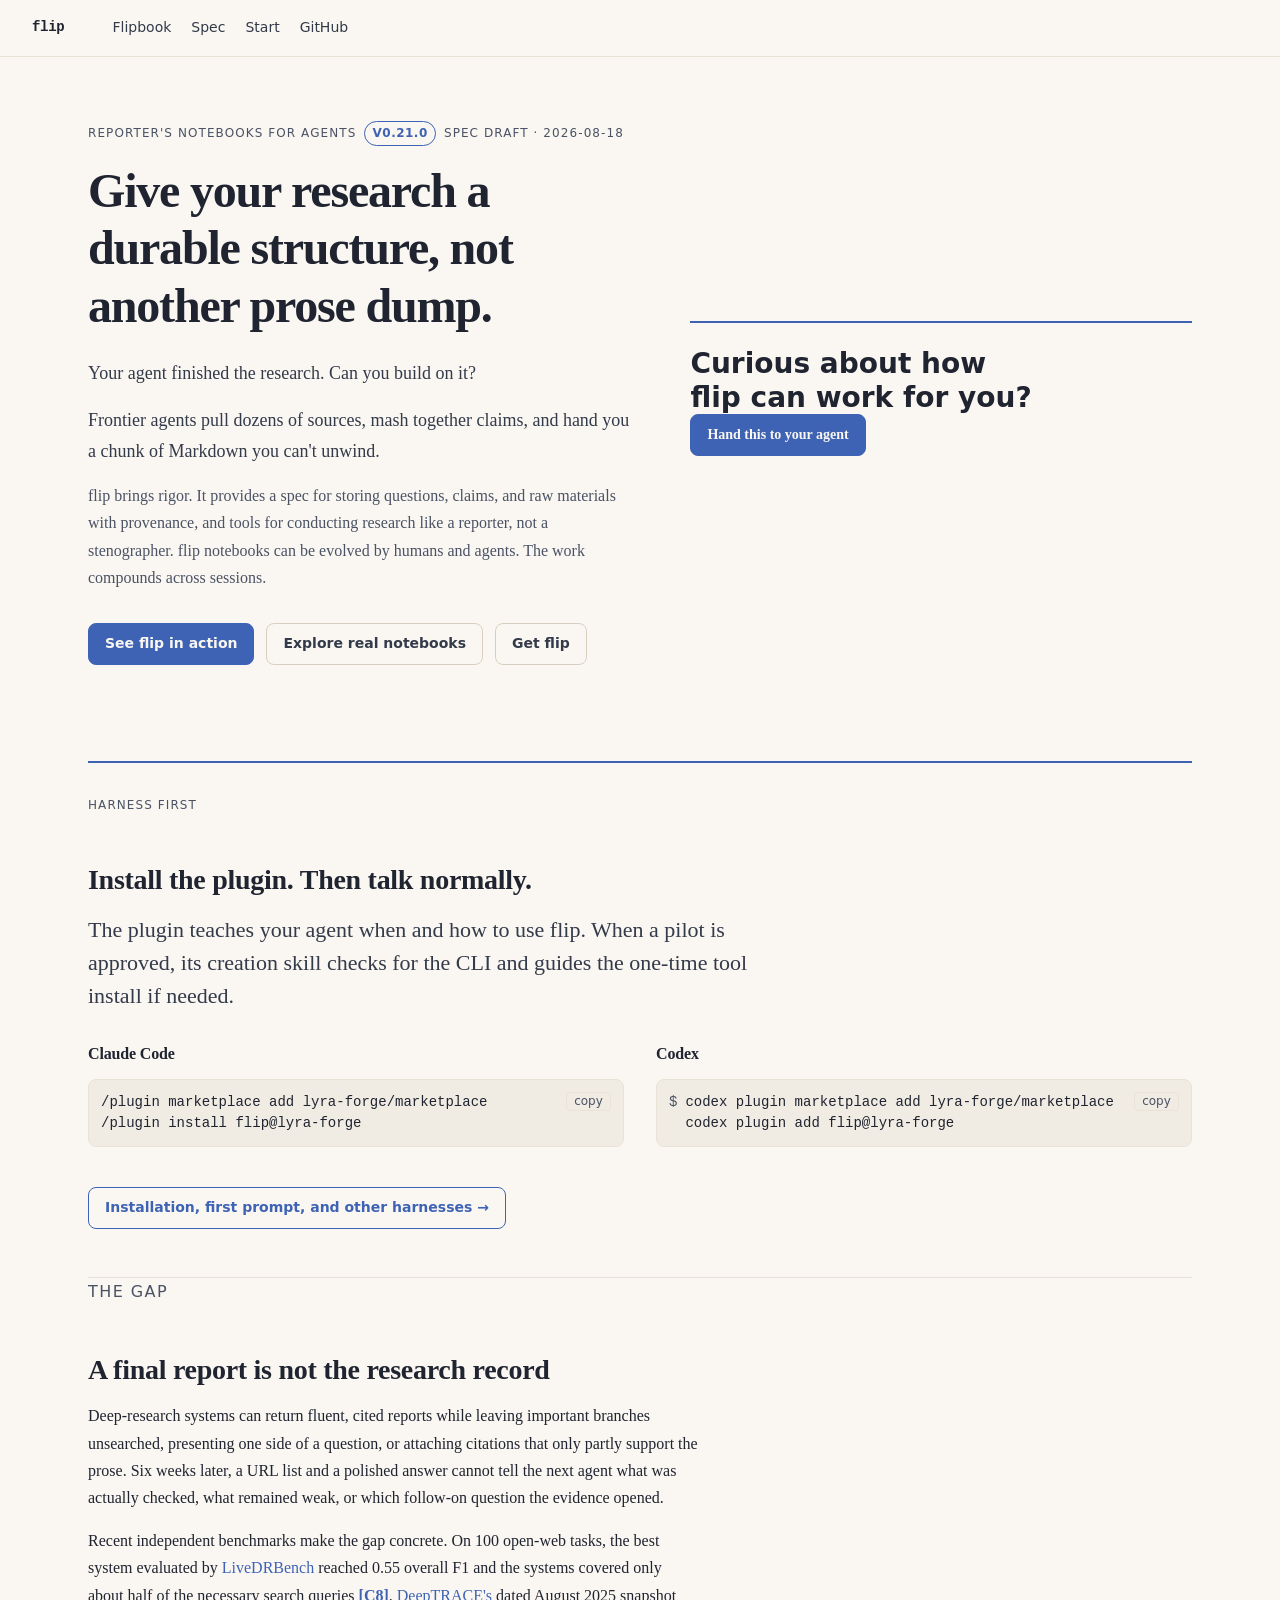
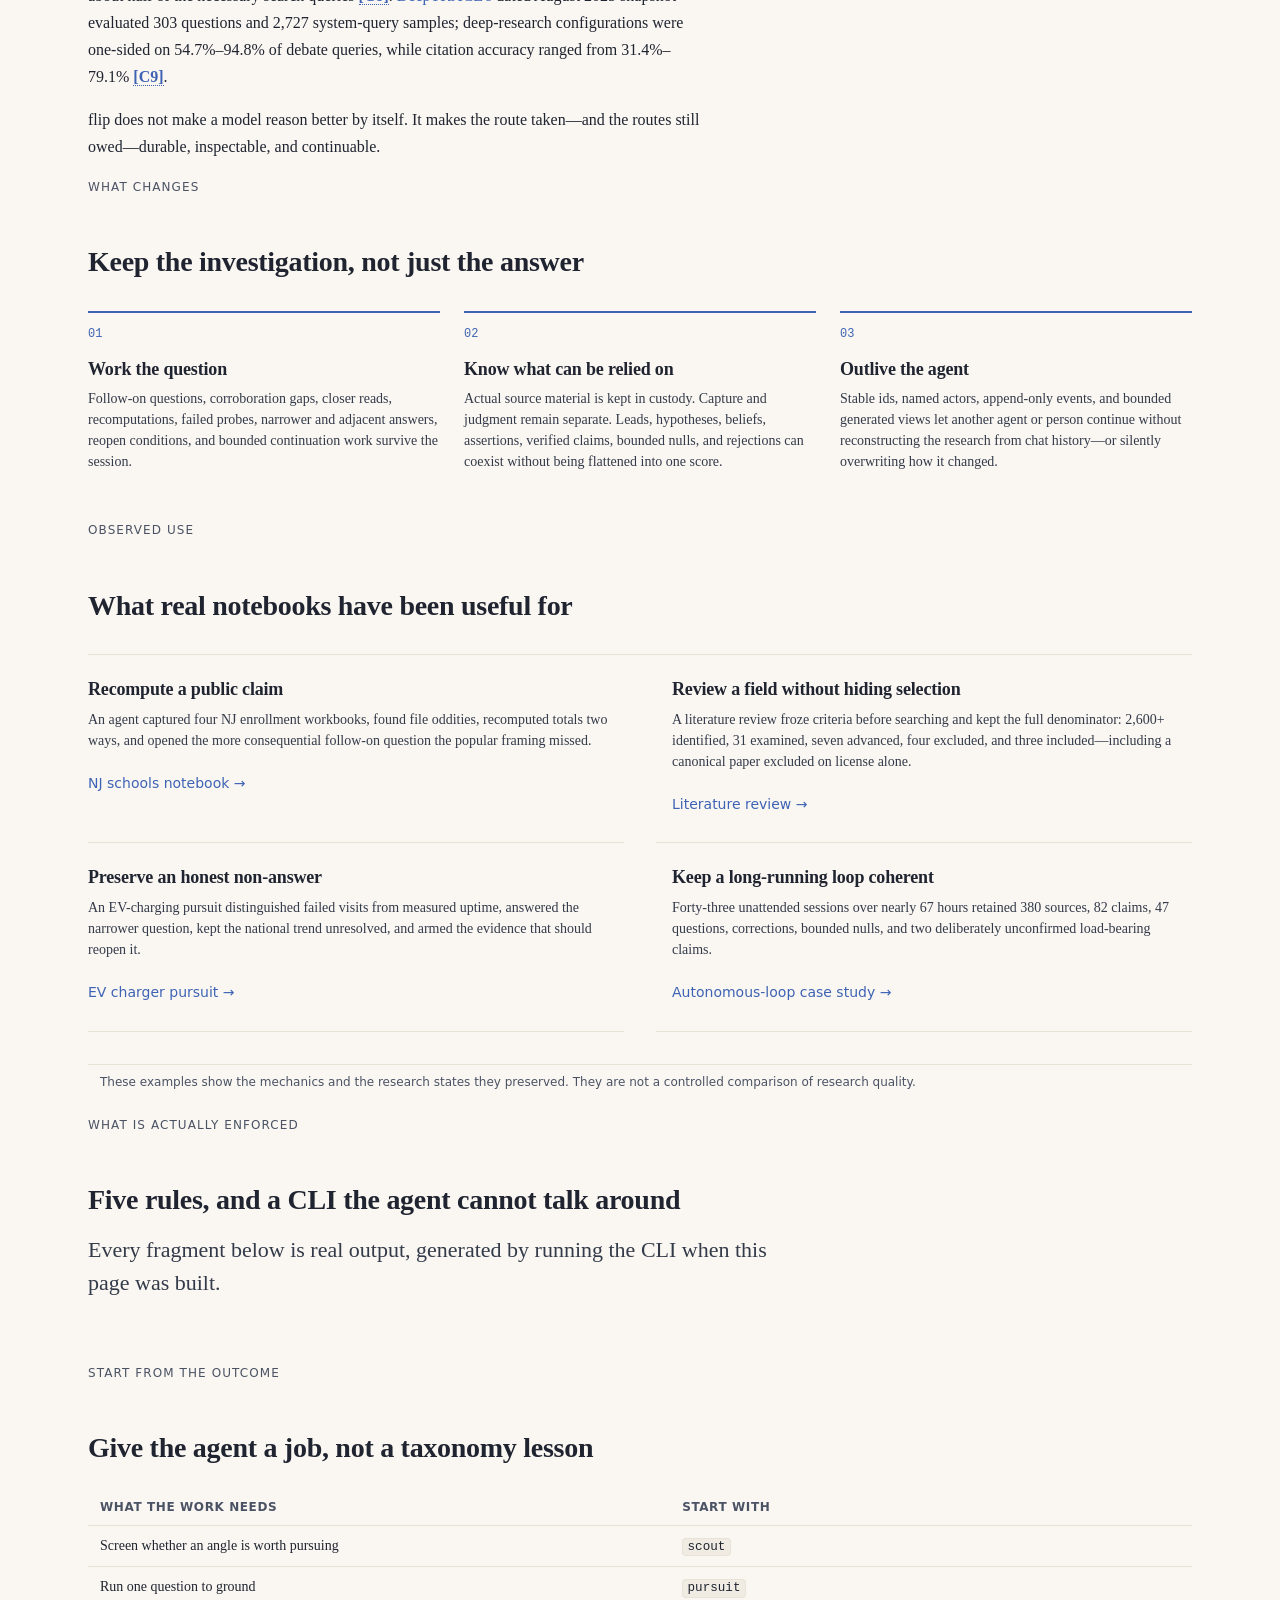
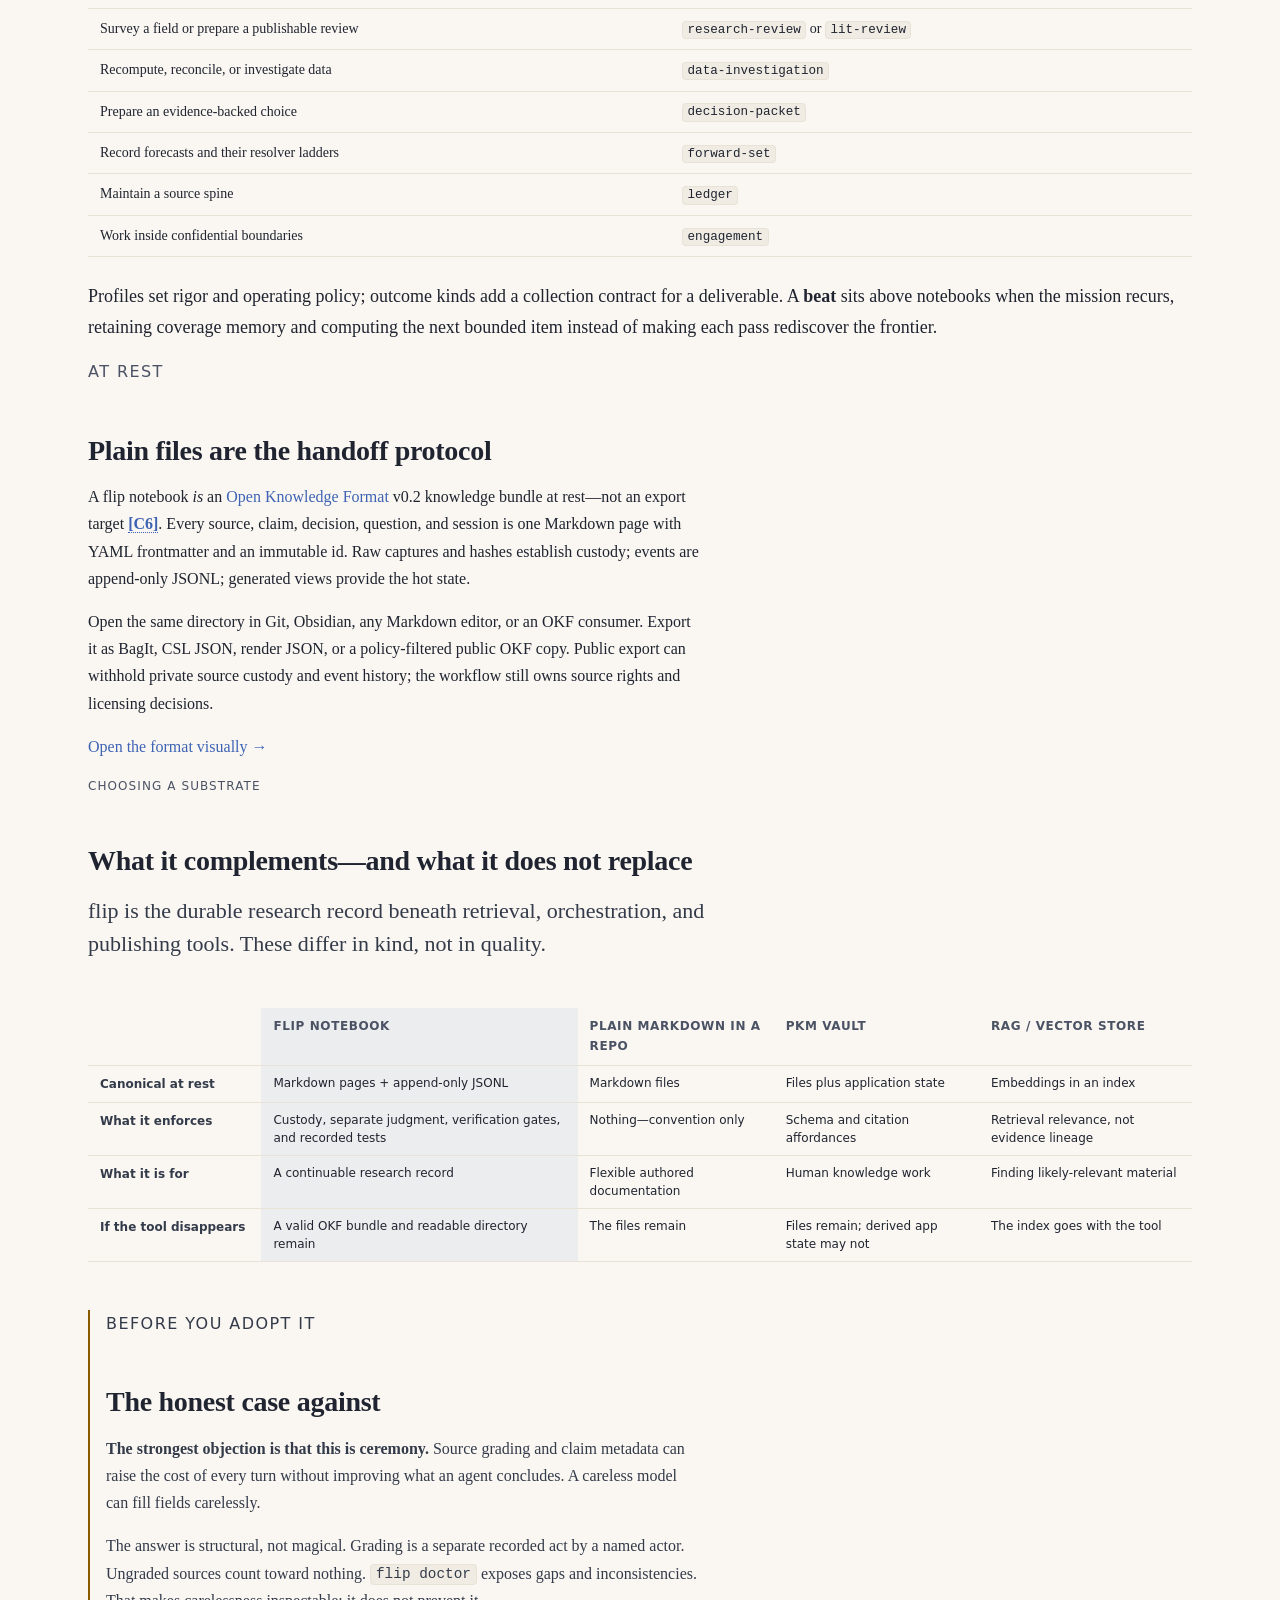
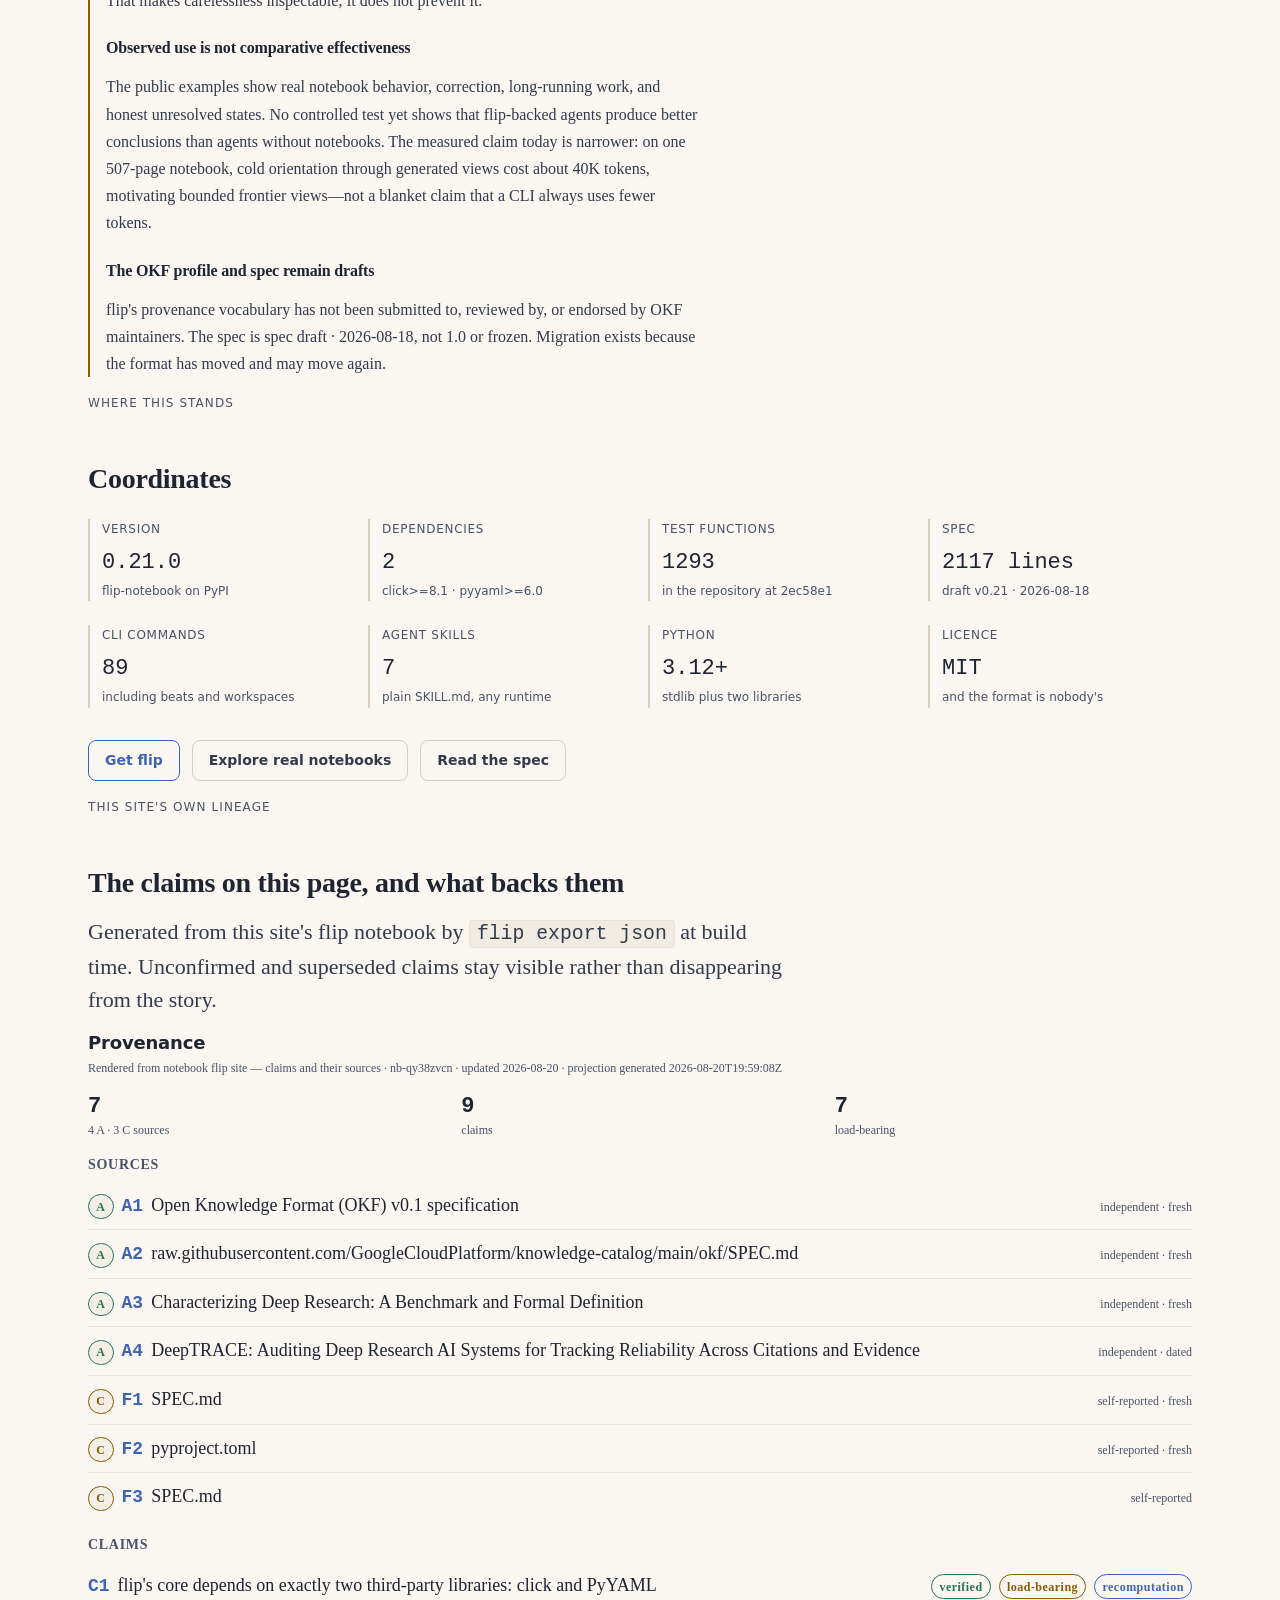
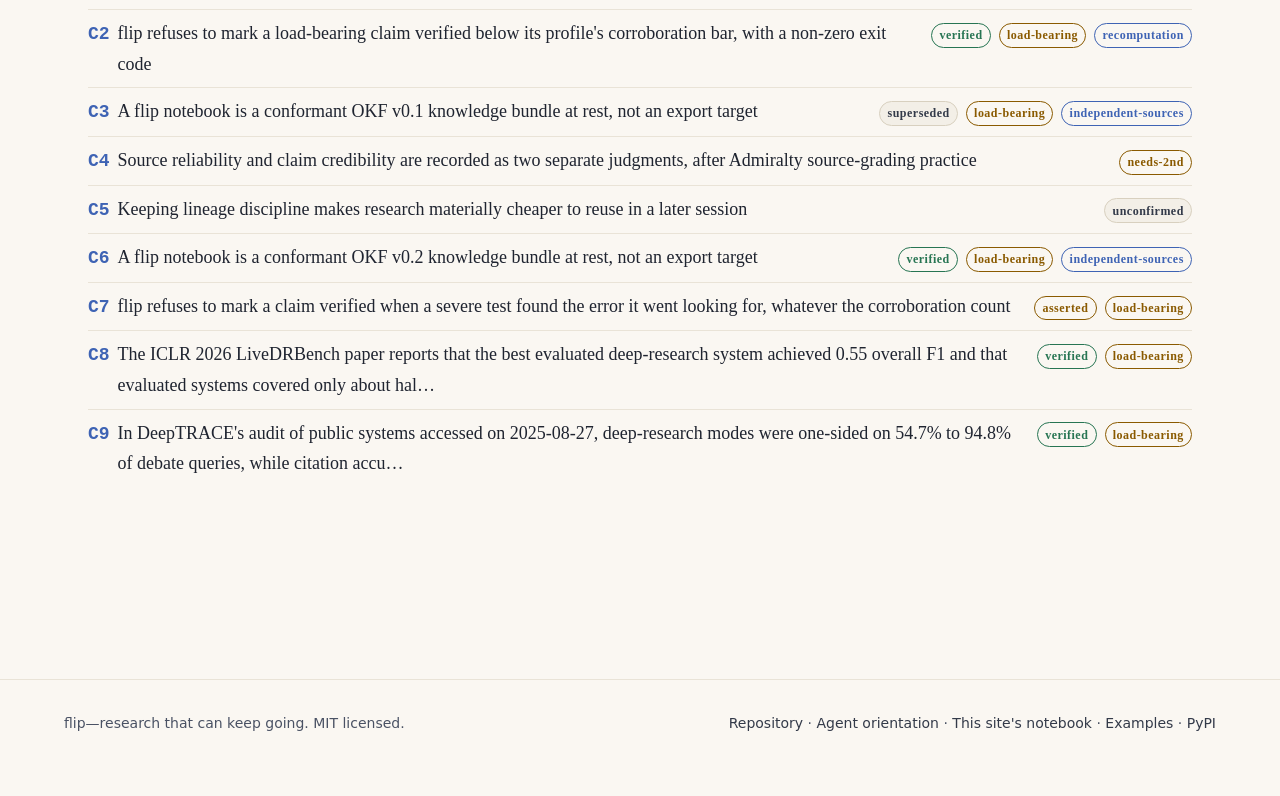
==== website/site/index.html @ 5c76e54f "marketing: tighten homepage and README top section - New headline: 'Give your research a durable str" ====
<!doctype html>
<html lang="en">
<head>
<meta charset="utf-8">
<meta name="viewport" content="width=device-width, initial-scale=1">
<title>flip — reporter's notebooks for agents</title>
<meta name="description" content="flip gives agents a spec and tools to judge sources, trace claims to evidence, refine research questions, and pursue them beyond the first plausible answer.">
<link rel="icon" href="lib/artoo-kit/favicon.svg">
<link rel="stylesheet" href="lib/artoo-kit/tokens.css">
<link rel="stylesheet" href="lib/artoo-kit/base.css">
<link rel="stylesheet" href="lib/artoo-kit/article.css">
<link rel="stylesheet" href="lib/artoo-kit/components.css">
<link rel="stylesheet" href="site.css">
</head>
<body>

<nav class="site-nav">
  <a class="brand" href="index.html">flip</a>
  <button class="nav-toggle" type="button" aria-label="Menu">menu</button>
  <div class="nav-links">
    <a href="flipbook.html">Flipbook</a>
    <a href="spec.html">Spec</a>
    <a href="start.html">Start</a>
    <a href="https://github.com/lavallee/flip">GitHub</a>
  </div>
  <button data-theme-toggle class="nav-toggle spacer" type="button" aria-label="Toggle light or dark theme">theme</button>
</nav>

<header class="hero">
  <div>
    <p class="hero__kicker">
      <span>Reporter's notebooks for agents</span>
      <span class="badge badge--accent" data-fact="version">v0.21</span>
      <span data-fact="spec-status">draft spec</span>
    </p>
    <h1>Give your research a durable structure, not another prose dump.</h1>
    <p class="hero__dek">Your agent finished the research. Can you build on it?</p>
    <p class="hero__dek">Frontier agents pull dozens of sources, mash together claims,
      and hand you a chunk of Markdown you can't unwind.</p>
    <p class="hero__dek hero__dek--format">flip brings rigor. It provides a spec for
      storing questions, claims, and raw materials with provenance, and tools for
      conducting research like a reporter, not a stenographer. flip notebooks can be
      evolved by humans and agents. The work compounds across sessions.</p>
    <p class="hero__actions">
      <a class="btn btn--solid" href="flipbook.html">See flip in action</a>
      <a class="btn btn--quiet" href="https://lavallee.github.io/flip-examples/">Explore real notebooks</a>
      <a class="btn btn--quiet" href="start.html#install">Get flip</a>
    </p>
  </div>
  <div class="orientation-card">
    <p>Curious about how flip can work for you?</p>
    <a class="btn btn--solid handoff-cta"
      href="https://raw.githubusercontent.com/lavallee/flip/main/docs/agent-orientation.md"
      data-copy-text="Read https://raw.githubusercontent.com/lavallee/flip/main/docs/agent-orientation.md. Inspect this repository and its research workflow read-only. Do not install or change files yet. Tell me whether flip is a fit, the smallest useful pilot, where it should live, what it would coexist with, and what it would cost."
      data-copied-label="Copied — paste it into your agent">Hand this to your agent</a>
  </div>
</header>

<main class="page" data-claim-anchors>

  <section id="harness" class="harness-band">
    <div>
      <p class="section-kicker">Harness first</p>
      <h2>Install the plugin. Then talk normally.</h2>
      <p class="lede">The plugin teaches your agent when and how to use flip. When a
        pilot is approved, its creation skill checks for the CLI and guides the
        one-time tool install if needed.</p>
    </div>
    <div class="install-grid">
      <div>
        <h3>Claude Code</h3>
        <div class="cmd cmd--bare"><code>/plugin marketplace add lyra-forge/marketplace
/plugin install flip@lyra-forge</code></div>
      </div>
      <div>
        <h3>Codex</h3>
        <div class="cmd"><code>codex plugin marketplace add lyra-forge/marketplace
codex plugin add flip@lyra-forge</code></div>
      </div>
    </div>
    <p class="hero__actions">
      <a class="btn" href="start.html">Installation, first prompt, and other harnesses →</a>
    </p>
  </section>

  <section class="prose">
    <p class="section-kicker">The gap</p>
    <h2>A final report is not the research record</h2>
    <p>Deep-research systems can return fluent, cited reports while leaving important
      branches unsearched, presenting one side of a question, or attaching citations
      that only partly support the prose. Six weeks later, a URL list and a polished
      answer cannot tell the next agent what was actually checked, what remained weak,
      or which follow-on question the evidence opened.</p>
    <p>Recent independent benchmarks make the gap concrete. On 100 open-web tasks,
      the best system evaluated by
      <a href="https://proceedings.iclr.cc/paper_files/paper/2026/file/114e1dc345fe31b8b9b0c6f7b55a0644-Paper-Conference.pdf">LiveDRBench</a>
      reached 0.55 overall F1 and the systems covered only about half of the necessary
      search queries [C8].
      <a href="https://proceedings.iclr.cc/paper_files/paper/2026/file/ad08767706825033b99122332293033d-Paper-Conference.pdf">DeepTRACE's</a>
      dated
      August 2025 snapshot evaluated 303 questions and 2,727 system-query samples;
      deep-research configurations were one-sided on 54.7%–94.8% of debate queries,
      while citation accuracy ranged from 31.4%–79.1% [C9].</p>
    <p>flip does not make a model reason better by itself. It makes the route taken—and
      the routes still owed—durable, inspectable, and continuable.</p>
  </section>

  <section>
    <p class="section-kicker">What changes</p>
    <h2>Keep the investigation, not just the answer</h2>
    <div class="pillars">
      <article>
        <p class="pillar__number">01</p>
        <h3>Work the question</h3>
        <p>Follow-on questions, corroboration gaps, closer reads, recomputations,
          failed probes, narrower and adjacent answers, reopen conditions, and
          bounded continuation work survive the session.</p>
      </article>
      <article>
        <p class="pillar__number">02</p>
        <h3>Know what can be relied on</h3>
        <p>Actual source material is kept in custody. Capture and judgment remain
          separate. Leads, hypotheses, beliefs, assertions, verified claims, bounded
          nulls, and rejections can coexist without being flattened into one score.</p>
      </article>
      <article>
        <p class="pillar__number">03</p>
        <h3>Outlive the agent</h3>
        <p>Stable ids, named actors, append-only events, and bounded generated views
          let another agent or person continue without reconstructing the research
          from chat history—or silently overwriting how it changed.</p>
      </article>
    </div>
  </section>

  <section>
    <p class="section-kicker">Observed use</p>
    <h2>What real notebooks have been useful for</h2>
    <div class="use-cases">
      <article>
        <h3>Recompute a public claim</h3>
        <p>An agent captured four NJ enrollment workbooks, found file oddities,
          recomputed totals two ways, and opened the more consequential follow-on
          question the popular framing missed.</p>
        <a href="https://github.com/lavallee/flip-examples/tree/main/nj-schools">NJ schools notebook →</a>
      </article>
      <article>
        <h3>Review a field without hiding selection</h3>
        <p>A literature review froze criteria before searching and kept the full
          denominator: 2,600+ identified, 31 examined, seven advanced, four excluded,
          and three included—including a canonical paper excluded on license alone.</p>
        <a href="https://github.com/lavallee/flip-examples/tree/main/rag-hallucination-lit">Literature review →</a>
      </article>
      <article>
        <h3>Preserve an honest non-answer</h3>
        <p>An EV-charging pursuit distinguished failed visits from measured uptime,
          answered the narrower question, kept the national trend unresolved, and
          armed the evidence that should reopen it.</p>
        <a href="https://github.com/lavallee/flip-examples/tree/main/ev-charger-watch">EV charger pursuit →</a>
      </article>
      <article>
        <h3>Keep a long-running loop coherent</h3>
        <p>Forty-three unattended sessions over nearly 67 hours retained 380 sources,
          82 claims, 47 questions, corrections, bounded nulls, and two deliberately
          unconfirmed load-bearing claims.</p>
        <a href="https://github.com/lavallee/flip-examples/tree/main/autonomous-research-loop">Autonomous-loop case study →</a>
      </article>
    </div>
    <p class="record__caption">These examples show the mechanics and the research
      states they preserved. They are not a controlled comparison of research quality.</p>
  </section>

  <section>
    <p class="section-kicker">What is actually enforced</p>
    <h2>Five rules, and a CLI the agent cannot talk around</h2>
    <p class="lede">Every fragment below is real output, generated by running the CLI
      when this page was built.</p>
    <div class="rules" id="rules"></div>
  </section>

  <section>
    <p class="section-kicker">Start from the outcome</p>
    <h2>Give the agent a job, not a taxonomy lesson</h2>
    <div class="table-wrap">
      <table class="job-table">
        <thead><tr><th>What the work needs</th><th>Start with</th></tr></thead>
        <tbody>
          <tr><td>Screen whether an angle is worth pursuing</td><td><code>scout</code></td></tr>
          <tr><td>Run one question to ground</td><td><code>pursuit</code></td></tr>
          <tr><td>Survey a field or prepare a publishable review</td><td><code>research-review</code> or <code>lit-review</code></td></tr>
          <tr><td>Recompute, reconcile, or investigate data</td><td><code>data-investigation</code></td></tr>
          <tr><td>Prepare an evidence-backed choice</td><td><code>decision-packet</code></td></tr>
          <tr><td>Record forecasts and their resolver ladders</td><td><code>forward-set</code></td></tr>
          <tr><td>Maintain a source spine</td><td><code>ledger</code></td></tr>
          <tr><td>Work inside confidential boundaries</td><td><code>engagement</code></td></tr>
        </tbody>
      </table>
    </div>
    <p>Profiles set rigor and operating policy; outcome kinds add a collection
      contract for a deliverable. A <strong>beat</strong> sits above notebooks when
      the mission recurs, retaining coverage memory and computing the next bounded
      item instead of making each pass rediscover the frontier.</p>
  </section>

  <section class="prose">
    <p class="section-kicker">At rest</p>
    <h2>Plain files are the handoff protocol</h2>
    <p>A flip notebook <em>is</em> an
      <a href="https://github.com/GoogleCloudPlatform/knowledge-catalog/blob/main/okf/SPEC.md">Open
      Knowledge Format</a> v0.2 knowledge bundle at rest—not an export target [C6].
      Every source, claim, decision, question, and session is one Markdown page with
      YAML frontmatter and an immutable id. Raw captures and hashes establish custody;
      events are append-only JSONL; generated views provide the hot state.</p>
    <p>Open the same directory in Git, Obsidian, any Markdown editor, or an OKF
      consumer. Export it as BagIt, CSL JSON, render JSON, or a policy-filtered public
      OKF copy. Public export can withhold private source custody and event history;
      the workflow still owns source rights and licensing decisions.</p>
    <p><a href="spec.html">Open the format visually →</a></p>
  </section>

  <section>
    <p class="section-kicker">Choosing a substrate</p>
    <h2>What it complements—and what it does not replace</h2>
    <p class="lede">flip is the durable research record beneath retrieval, orchestration,
      and publishing tools. These differ in kind, not in quality.</p>
    <div class="compare-wrap">
      <table class="compare">
        <colgroup><col><col class="is-flip"><col><col><col></colgroup>
        <thead>
          <tr>
            <th scope="col"><span class="visually-hidden">Dimension</span></th>
            <th scope="col">flip notebook</th>
            <th scope="col">Plain markdown in a repo</th>
            <th scope="col">PKM vault</th>
            <th scope="col">RAG / vector store</th>
          </tr>
        </thead>
        <tbody>
          <tr>
            <th scope="row">Canonical at rest</th>
            <td>Markdown pages + append-only JSONL</td>
            <td>Markdown files</td>
            <td>Files plus application state</td>
            <td>Embeddings in an index</td>
          </tr>
          <tr>
            <th scope="row">What it enforces</th>
            <td>Custody, separate judgment, verification gates, and recorded tests</td>
            <td>Nothing—convention only</td>
            <td>Schema and citation affordances</td>
            <td>Retrieval relevance, not evidence lineage</td>
          </tr>
          <tr>
            <th scope="row">What it is for</th>
            <td>A continuable research record</td>
            <td>Flexible authored documentation</td>
            <td>Human knowledge work</td>
            <td>Finding likely-relevant material</td>
          </tr>
          <tr>
            <th scope="row">If the tool disappears</th>
            <td>A valid OKF bundle and readable directory remain</td>
            <td>The files remain</td>
            <td>Files remain; derived app state may not</td>
            <td>The index goes with the tool</td>
          </tr>
        </tbody>
      </table>
    </div>
  </section>

  <section class="prose limits">
    <p class="section-kicker">Before you adopt it</p>
    <h2>The honest case against</h2>
    <p><strong>The strongest objection is that this is ceremony.</strong> Source
      grading and claim metadata can raise the cost of every turn without improving
      what an agent concludes. A careless model can fill fields carelessly.</p>
    <p>The answer is structural, not magical. Grading is a separate recorded act by a
      named actor. Ungraded sources count toward nothing. <code>flip doctor</code>
      exposes gaps and inconsistencies. That makes carelessness inspectable; it does
      not prevent it.</p>

    <h3>Observed use is not comparative effectiveness</h3>
    <p>The public examples show real notebook behavior, correction, long-running work,
      and honest unresolved states. No controlled test yet shows that flip-backed
      agents produce better conclusions than agents without notebooks. The measured
      claim today is narrower: on one 507-page notebook, cold orientation through
      generated views cost about 40K tokens, motivating bounded frontier views—not a
      blanket claim that a CLI always uses fewer tokens.</p>

    <h3>The OKF profile and spec remain drafts</h3>
    <p>flip's provenance vocabulary has not been submitted to, reviewed by, or endorsed
      by OKF maintainers. The spec is <span data-fact="spec-status">draft v0.21</span>,
      not 1.0 or frozen. Migration exists because the format has moved and may move
      again.</p>
  </section>

  <section>
    <p class="section-kicker">Where this stands</p>
    <h2>Coordinates</h2>
    <dl class="facts" id="facts"></dl>
    <p class="hero__actions">
      <a class="btn" href="start.html#install">Get flip</a>
      <a class="btn btn--quiet" href="https://lavallee.github.io/flip-examples/">Explore real notebooks</a>
      <a class="btn btn--quiet" href="https://github.com/lavallee/flip/blob/main/SPEC.md">Read the spec</a>
    </p>
  </section>

  <section>
    <p class="section-kicker">This site's own lineage</p>
    <h2>The claims on this page, and what backs them</h2>
    <p class="lede">Generated from this site's flip notebook by
      <code>flip export json</code> at build time. Unconfirmed and superseded claims
      stay visible rather than disappearing from the story.</p>
    <div data-artoo-provenance></div>
  </section>

</main>

<footer class="site-foot">
  <div class="site-foot__inner">
    <p>flip—research that can keep going. MIT licensed.</p>
    <p>
      <a href="https://github.com/lavallee/flip">Repository</a> ·
      <a href="https://github.com/lavallee/flip/blob/main/docs/agent-orientation.md">Agent orientation</a> ·
      <a href="https://github.com/lavallee/flip/tree/main/website/notebook">This site's notebook</a> ·
      <a href="https://github.com/lavallee/flip-examples">Examples</a> ·
      <a href="https://pypi.org/project/flip-notebook/">PyPI</a>
    </p>
  </div>
</footer>

<script src="data/flip.js"></script>
<script src="data/flipbook.js"></script>
<script src="data/provenance.js"></script>
<script src="site.js"></script>
<script src="home.js"></script>
<script src="lib/artoo-kit/kit.js"></script>
<script src="lib/artoo-kit/provenance.js"></script>
</body>
</html>
---- website/site/lib/artoo-kit/tokens.css ----
/* artoo-kit tokens — the DES-governed public-artifact spine. Light is the
   default; dark is available only through an explicit [data-theme="dark"]. */

:root {
  /* primitives */
  --p-zinc-950: #0c0d10;
  --p-zinc-900: #16181d;
  --p-zinc-850: #1c1f26;
  --p-zinc-800: #23262f;
  --p-zinc-700: #33374233;
  --p-zinc-400: #9aa1ad;
  --p-zinc-300: #b8bec9;
  --p-zinc-100: #e8eaee;
  --p-cream-50: #faf7f2;
  --p-cream-100: #f3efe7;
  --p-cream-200: #e9e3d7;
  --p-ink-900: #1f2430;
  --p-ink-600: #4a5264;
  --p-accent-400: #7aa2f7;
  --p-accent-500: #5b87e0;
  --p-accent-600: #3e63b4;
  --p-green-400: #4fbf8f;
  --p-amber-400: #d9a441;
  --p-red-400: #e06c60;

  /* chart palette — Okabe–Ito, colorblind-safe, order = draw order */
  --chart-1: #56b4e9;
  --chart-2: #e69f00;
  --chart-3: #009e73;
  --chart-4: #cc79a7;
  --chart-5: #0072b2;
  --chart-6: #d55e00;
  --chart-7: #f0e442;
  --chart-8: #999999;

  /* semantic — explicit light editorial default */
  --bg: var(--p-cream-50);
  --surface: #ffffff;
  --surface-2: var(--p-cream-100);
  --border: var(--p-cream-200);
  --border-strong: #d8d0bf;
  --text: var(--p-ink-900);
  --text-2: #333a49;
  --muted: var(--p-ink-600);
  --accent: var(--p-accent-600);
  --accent-strong: var(--p-accent-500);
  --success: #277553;
  --warn: #8a5a00;
  --danger: #a33b32;
  --code-bg: #f0ece3;
  --selection: #c7d7f5;

  /* editorial type roles — offline system stacks only */
  --font-prose: Charter, "Bitstream Charter", "Sitka Text", Cambria, Georgia, serif;
  --font-display: "Iowan Old Style", Palatino, "Palatino Linotype", Georgia, serif;
  --font-ui: ui-sans-serif, system-ui, "Segoe UI", Roboto, "Helvetica Neue", Arial, sans-serif;
  --font-numeric: ui-monospace, "SF Mono", "Cascadia Code", Menlo, Consolas, monospace;

  /* compatibility aliases for already-authored pages that opt into this kit */
  --font-sans: var(--font-ui);
  --font-serif: var(--font-prose);
  --font-mono: var(--font-numeric);

  --text-xs: 0.75rem;
  --text-sm: 0.875rem;
  --text-base: 1rem;
  --text-lg: 1.125rem;
  --text-xl: 1.375rem;
  --text-2xl: 1.75rem;
  --text-3xl: 2.25rem;
  --text-4xl: 3rem;

  --leading-tight: 1.2;
  --leading-normal: 1.5;
  --leading-relaxed: 1.7;

  /* 4px spacing grid */
  --sp-1: 0.25rem;
  --sp-2: 0.5rem;
  --sp-3: 0.75rem;
  --sp-4: 1rem;
  --sp-6: 1.5rem;
  --sp-8: 2rem;
  --sp-12: 3rem;
  --sp-16: 4rem;
  --sp-24: 6rem;

  /* shape and motion */
  --radius-sm: 4px;
  --radius: 8px;
  --radius-lg: 14px;
  --ease: cubic-bezier(0.2, 0, 0, 1);
  --dur-fast: 120ms;
  --dur: 200ms;

  --measure: 68ch;      /* prose line length */
  --margin-col: 200px;  /* article margin-note gutter */

  color-scheme: light;
}

[data-theme="dark"] {
  --bg: var(--p-zinc-950);
  --surface: var(--p-zinc-900);
  --surface-2: var(--p-zinc-850);
  --border: #2c3038;
  --border-strong: #3a3f4a;
  --text: var(--p-zinc-100);
  --text-2: var(--p-zinc-300);
  --muted: var(--p-zinc-400);
  --accent: var(--p-accent-400);
  --accent-strong: var(--p-accent-500);
  --success: var(--p-green-400);
  --warn: var(--p-amber-400);
  --danger: var(--p-red-400);
  --code-bg: #14161b;
  --selection: #2b4a86;
  color-scheme: dark;
}

@media (prefers-reduced-motion: reduce) {
  :root {
    --dur-fast: 0ms;
    --dur: 0ms;
  }
}
---- website/site/lib/artoo-kit/base.css ----
/* artoo-kit base — resets and page defaults. Import order:
   tokens.css, base.css, then article.css / components.css as needed. */

*,
*::before,
*::after {
  box-sizing: border-box;
}

html {
  -webkit-text-size-adjust: 100%;
}

body {
  margin: 0;
  background: var(--bg);
  color: var(--text);
  font-family: var(--font-prose);
  font-size: var(--text-lg);
  line-height: var(--leading-relaxed);
  -webkit-font-smoothing: antialiased;
}

::selection {
  background: var(--selection);
}

h1, h2, h3, h4 {
  color: var(--text);
  line-height: var(--leading-tight);
  margin: 0 0 var(--sp-4);
  font-weight: 650;
  letter-spacing: -0.01em;
  font-family: var(--font-display);
}

h1 { font-size: var(--text-3xl); }
h2 { font-size: var(--text-2xl); margin-top: var(--sp-12); }
h3 { font-size: var(--text-xl); margin-top: var(--sp-8); }
h4 { font-size: var(--text-lg); margin-top: var(--sp-6); }

p, ul, ol {
  margin: 0 0 var(--sp-4);
}

a {
  color: var(--accent);
  text-decoration: none;
  border-bottom: 1px solid transparent;
  transition: border-color var(--dur-fast) var(--ease);
}

a:hover {
  border-bottom-color: var(--accent);
}

strong { font-weight: 650; }

hr {
  border: 0;
  border-top: 1px solid var(--border);
  margin: var(--sp-8) 0;
}

img, svg, video {
  max-width: 100%;
  height: auto;
}

code, kbd, pre, samp {
  font-family: var(--font-numeric);
  font-size: 0.9em;
}

code {
  background: var(--code-bg);
  border: 1px solid var(--border);
  border-radius: var(--radius-sm);
  padding: 0.1em 0.35em;
}

pre {
  background: var(--code-bg);
  border: 1px solid var(--border);
  border-radius: var(--radius);
  padding: var(--sp-4);
  overflow-x: auto;
  line-height: var(--leading-normal);
}

pre code {
  background: none;
  border: 0;
  padding: 0;
}

kbd {
  background: var(--surface-2);
  border: 1px solid var(--border-strong);
  border-bottom-width: 2px;
  border-radius: var(--radius-sm);
  padding: 0.05em 0.4em;
  font-size: var(--text-xs);
}

blockquote {
  margin: var(--sp-6) 0;
  padding-left: var(--sp-4);
  border-left: 3px solid var(--border-strong);
  color: var(--text-2);
}

table {
  border-collapse: collapse;
  width: 100%;
  margin: var(--sp-6) 0;
  font-size: var(--text-sm);
}

th, td {
  text-align: left;
  padding: var(--sp-2) var(--sp-3);
  border-bottom: 1px solid var(--border);
  vertical-align: top;
}

th {
  color: var(--muted);
  font-weight: 600;
  font-size: var(--text-xs);
  text-transform: uppercase;
  letter-spacing: 0.05em;
  font-family: var(--font-ui);
}

.numeric,
[data-numeric] {
  font-family: var(--font-numeric);
  font-variant-numeric: tabular-nums;
}

figure {
  margin: var(--sp-8) 0;
}

figcaption {
  color: var(--muted);
  font-size: var(--text-sm);
  margin-top: var(--sp-2);
}

@media print {
  body { background: #fff; color: #111; }
  nav, .no-print { display: none !important; }
}
---- website/site/lib/artoo-kit/article.css ----
/* artoo-kit article layout — long-form prose with a margin-note gutter.

   The grid has four named zones:
     [full] [breakout] [prose] [margin]
   Children default to the prose column (max var(--measure)). Wrappers:
     .article-full       edge-to-edge
     .article-breakout   wider than prose, centered
     .article-marginnote right-gutter note (collapses inline on mobile)
     .article-pullquote  large quote, breakout width
*/

.article {
  display: grid;
  grid-template-columns:
    [full-start] minmax(var(--sp-4), 1fr)
    [breakout-start] minmax(0, 6rem)
    [prose-start] min(var(--measure), calc(100% - 2 * var(--sp-4))) [prose-end]
    minmax(var(--sp-6), 6rem) [breakout-end]
    minmax(0, var(--margin-col)) [margin-end]
    minmax(var(--sp-4), 1fr) [full-end];
  row-gap: 0;
}

.article > * {
  grid-column: prose;
  min-width: 0;
}

.article-full { grid-column: full; }
.article-breakout { grid-column: breakout; }

.article-masthead {
  max-width: calc(var(--measure) + 24rem);
  margin: 0 auto;
  padding: var(--sp-4) var(--sp-6);
  display: flex;
  justify-content: space-between;
  align-items: baseline;
  gap: var(--sp-4);
  border-bottom: 1px solid var(--border);
  font-family: var(--font-ui);
  font-size: var(--text-sm);
}

.article-masthead__name {
  color: var(--text);
  font-family: var(--font-display);
  font-size: var(--text-lg);
  font-weight: 650;
  border: 0;
}

.article-masthead__label {
  color: var(--muted);
  text-transform: uppercase;
  letter-spacing: 0.08em;
}

.article-header {
  grid-column: prose;
  margin: var(--sp-16) 0 var(--sp-12);
}

.article-kicker {
  color: var(--accent);
  font-family: var(--font-ui);
  font-size: var(--text-sm);
  font-weight: 650;
  text-transform: uppercase;
  letter-spacing: 0.08em;
  margin-bottom: var(--sp-2);
}

.article-title {
  font-size: var(--text-4xl);
  font-family: var(--font-display);
  margin-bottom: var(--sp-3);
}

.article-dek {
  color: var(--text-2);
  font-size: var(--text-xl);
  font-family: var(--font-prose);
  line-height: var(--leading-normal);
  margin-bottom: var(--sp-4);
}

.article-byline {
  color: var(--muted);
  font-family: var(--font-ui);
  font-size: var(--text-sm);
}

.article-lede {
  font-size: var(--text-xl);
  line-height: var(--leading-normal);
}

/* margin notes: pair a paragraph with its note via .article-mrow */
.article-mrow {
  grid-column: prose-start / margin-end;
  display: grid;
  grid-template-columns: subgrid;
}

.article-mrow > :first-child {
  grid-column: 1;
}

.article-marginnote {
  grid-column: 3;
  align-self: start;
  font-size: var(--text-sm);
  color: var(--muted);
  line-height: var(--leading-normal);
  border-top: 2px solid var(--border-strong);
  padding-top: var(--sp-2);
  margin-left: var(--sp-4);
}

.article-marginnote--def { border-top-color: var(--accent); }
.article-marginnote--source { border-top-color: var(--success); }
.article-marginnote--callout { border-top-color: var(--warn); }

.article-marginnote .term {
  color: var(--text);
  font-weight: 650;
  display: block;
}

.article-pullquote {
  grid-column: breakout;
  font-family: var(--font-prose);
  font-style: italic;
  font-size: var(--text-2xl);
  line-height: var(--leading-normal);
  color: var(--text);
  border: 0;
  border-top: 3px solid var(--accent);
  margin: var(--sp-8) 0;
  padding: var(--sp-4) 0 0;
}

.article-pullquote cite {
  display: block;
  font-family: var(--font-ui);
  font-style: normal;
  font-size: var(--text-sm);
  color: var(--muted);
  margin-top: var(--sp-3);
}

.article-pullnumber {
  grid-column: breakout;
  margin: var(--sp-8) 0;
  text-align: center;
}

.article-pullnumber .num {
  font-size: var(--text-4xl);
  font-weight: 700;
  color: var(--accent);
  display: block;
  line-height: 1;
  font-family: var(--font-numeric);
  font-variant-numeric: tabular-nums;
}

.article-pullnumber .label {
  color: var(--muted);
  font-size: var(--text-sm);
}

.article-figure {
  grid-column: breakout;
  margin: var(--sp-8) 0;
}

.article-figure table {
  font-family: var(--font-ui);
}

.article-figure figcaption {
  font-family: var(--font-ui);
}

.article > .colophon {
  grid-column: prose;
}

.article-colophon {
  margin-left: var(--sp-6);
  margin-right: var(--sp-6);
}

.article .endnotes {
  border-top: 1px solid var(--border);
  margin-top: var(--sp-12);
  padding-top: var(--sp-6);
  font-size: var(--text-sm);
  color: var(--text-2);
}

/* mobile: single column, notes flow inline as boxed asides */
@media (max-width: 940px) {
  .article,
  .article-mrow {
    display: block;
    padding: 0 var(--sp-4);
  }

  .article-mrow { padding: 0; }

  .article-marginnote {
    margin: var(--sp-4) 0;
    padding: var(--sp-3) var(--sp-4);
    background: var(--surface);
    border: 1px solid var(--border);
    border-top: 2px solid var(--border-strong);
    border-radius: var(--radius);
  }

  .article-title { font-size: var(--text-3xl); }

  .article-masthead {
    padding: var(--sp-3) var(--sp-4);
  }
}
---- website/site/lib/artoo-kit/components.css ----
/* artoo-kit components — nav, cards, callouts, badges, stats, colophon. */

/* -- site shell ---------------------------------------------------------- */

.site-nav {
  position: sticky;
  top: 0;
  z-index: 10;
  display: flex;
  align-items: center;
  gap: var(--sp-4);
  padding: var(--sp-3) var(--sp-6);
  background: color-mix(in srgb, var(--bg) 88%, transparent);
  backdrop-filter: blur(8px);
  border-bottom: 1px solid var(--border);
  font-family: var(--font-ui);
}

.site-nav .brand {
  font-weight: 700;
  color: var(--text);
  margin-right: var(--sp-4);
}

.site-nav a {
  color: var(--text-2);
  font-size: var(--text-sm);
  border: 0;
  padding: var(--sp-1) var(--sp-2);
  border-radius: var(--radius-sm);
}

.site-nav a:hover {
  color: var(--text);
  background: var(--surface-2);
}

.site-nav a[aria-current="page"] {
  color: var(--accent);
  font-weight: 650;
}

.site-nav .nav-toggle { display: none; }

.page {
  max-width: 72rem;
  margin: 0 auto;
  padding: var(--sp-8) var(--sp-6) var(--sp-24);
}

.page--narrow { max-width: calc(var(--measure) + 4rem); }

/* -- cards ---------------------------------------------------------------- */

.card-grid {
  display: grid;
  grid-template-columns: repeat(auto-fill, minmax(16rem, 1fr));
  gap: var(--sp-4);
  margin: var(--sp-6) 0;
}

.card {
  display: block;
  background: var(--surface);
  border: 1px solid var(--border);
  border-radius: var(--radius-lg);
  padding: var(--sp-4) var(--sp-4) var(--sp-3);
  color: var(--text);
  transition: border-color var(--dur-fast) var(--ease), transform var(--dur-fast) var(--ease);
}

a.card:hover {
  border-color: var(--accent);
  transform: translateY(-1px);
}

.card h3 {
  margin: 0 0 var(--sp-2);
  font-size: var(--text-lg);
}

.card p {
  color: var(--text-2);
  font-size: var(--text-sm);
  margin: 0 0 var(--sp-2);
}

/* -- callouts -------------------------------------------------------------- */

.callout {
  border: 1px solid var(--border);
  border-radius: var(--radius);
  background: var(--surface);
  padding: var(--sp-3) var(--sp-4);
  margin: var(--sp-6) 0;
  font-size: var(--text-sm);
  color: var(--text-2);
}

.callout > :last-child { margin-bottom: 0; }
.callout .callout-title {
  color: var(--text);
  font-weight: 650;
  display: block;
  margin-bottom: var(--sp-1);
}

.callout--warn .callout-title { color: var(--warn); }
.callout--danger .callout-title { color: var(--danger); }
.callout--success .callout-title { color: var(--success); }

/* -- badges & meta ---------------------------------------------------------- */

.badge {
  display: inline-block;
  font-size: var(--text-xs);
  font-weight: 650;
  letter-spacing: 0.04em;
  padding: 0.1em 0.6em;
  border-radius: 999px;
  border: 1px solid var(--border-strong);
  color: var(--text-2);
  background: var(--surface-2);
}

.badge--accent { color: var(--accent); border-color: var(--accent); background: transparent; }
.badge--success { color: var(--success); border-color: var(--success); background: transparent; }
.badge--warn { color: var(--warn); border-color: var(--warn); background: transparent; }

/* -- stat rows -------------------------------------------------------------- */

.stat-row {
  display: grid;
  grid-template-columns: repeat(auto-fit, minmax(8rem, 1fr));
  gap: var(--sp-4);
  margin: var(--sp-6) 0;
}

.stat {
  background: var(--surface);
  border: 1px solid var(--border);
  border-radius: var(--radius);
  padding: var(--sp-3) var(--sp-4);
}

.stat .value {
  font-size: var(--text-2xl);
  font-weight: 700;
  color: var(--text);
  display: block;
  line-height: var(--leading-tight);
  font-family: var(--font-numeric);
  font-variant-numeric: tabular-nums;
}

.stat .label {
  color: var(--muted);
  font-size: var(--text-xs);
  text-transform: uppercase;
  letter-spacing: 0.05em;
}

/* -- table of contents -------------------------------------------------------- */

.toc {
  font-size: var(--text-sm);
  border: 1px solid var(--border);
  border-radius: var(--radius);
  background: var(--surface);
  padding: var(--sp-4);
  margin: var(--sp-6) 0;
}

.toc ol {
  margin: 0;
  padding-left: var(--sp-6);
}

.toc a { color: var(--text-2); }
.toc a:hover { color: var(--accent); }

/* -- diagrams -------------------------------------------------------------- */

.diagram {
  background: var(--surface);
  border: 1px solid var(--border);
  border-radius: var(--radius);
  padding: var(--sp-4);
  margin: var(--sp-8) 0;
  overflow-x: auto;
}

.diagram svg { display: block; margin: 0 auto; }

/* -- colophon -------------------------------------------------------------- */

.colophon {
  border-top: 1px solid var(--border);
  margin-top: var(--sp-16);
  padding: var(--sp-6) 0 0;
  color: var(--muted);
  font-size: var(--text-xs);
  line-height: var(--leading-normal);
}

.colophon a { color: var(--muted); text-decoration: underline; }

/* -- provenance panel ------------------------------------------------------- */
/* Data-driven from site/data/provenance.json via provenance.js. Empty when no
   projection is present — progressive, so the page reads fine without flip. */

.provenance {
  border: 1px solid var(--border);
  border-radius: var(--radius);
  background: var(--surface);
  padding: var(--sp-4) var(--sp-6);
  margin: var(--sp-8) 0;
  font-family: var(--font-ui);
  font-size: var(--text-sm);
}

.provenance--empty { display: none; }

.provenance__header { margin-bottom: var(--sp-4); }

.provenance__title-heading {
  margin: 0;
  font-size: var(--text-lg);
  font-family: var(--font-ui);
}

.provenance__vintage {
  margin: var(--sp-1) 0 0;
  color: var(--muted);
  font-size: var(--text-xs);
}

.provenance__counts {
  display: grid;
  grid-template-columns: repeat(auto-fit, minmax(7rem, 1fr));
  gap: var(--sp-4);
  margin: var(--sp-4) 0;
}

.provenance__stat { display: flex; flex-direction: column; }

.provenance__stat-value {
  font-size: var(--text-xl);
  font-weight: 700;
  color: var(--text);
  font-family: var(--font-numeric);
  font-variant-numeric: tabular-nums;
  line-height: var(--leading-tight);
}

.provenance__stat-label {
  color: var(--muted);
  font-size: var(--text-xs);
}

.provenance__section { margin-top: var(--sp-4); }

.provenance__heading {
  margin: 0 0 var(--sp-2);
  font-size: var(--text-sm);
  text-transform: uppercase;
  letter-spacing: 0.05em;
  color: var(--muted);
}

.provenance__list { list-style: none; margin: 0; padding: 0; }

.provenance__item {
  display: flex;
  flex-wrap: wrap;
  align-items: baseline;
  gap: var(--sp-2);
  padding: var(--sp-2) 0;
  border-top: 1px solid var(--border);
}

.provenance__item:first-child { border-top: 0; }

.provenance__id {
  font-family: var(--font-numeric);
  font-weight: 650;
  color: var(--accent);
}

.provenance__title { color: var(--text); flex: 1 1 12rem; min-width: 0; }
.provenance__meta { color: var(--muted); font-size: var(--text-xs); }

.provenance__grade[data-grade="A"] { color: var(--success); border-color: var(--success); }
.provenance__grade[data-grade="B"] { color: var(--accent); border-color: var(--accent); }
.provenance__grade[data-grade="C"] { color: var(--warn); border-color: var(--warn); }
.provenance__grade[data-grade="?"] { color: var(--muted); }

.provenance__lb { color: var(--warn); border-color: var(--warn); background: transparent; }

/* Claim references woven into prose by provenance.js. */
.claim-ref {
  border: 0;
  color: var(--accent);
  font-weight: 600;
  text-decoration: none;
  border-bottom: 1px dotted var(--accent);
}

.claim-ref:hover { background: var(--surface-2); }

/* -- responsive nav -------------------------------------------------------------- */

@media (max-width: 720px) {
  .site-nav { flex-wrap: wrap; padding: var(--sp-3) var(--sp-4); }

  .site-nav .nav-toggle {
    display: block;
    margin-left: auto;
    background: none;
    border: 1px solid var(--border-strong);
    border-radius: var(--radius-sm);
    color: var(--text-2);
    padding: var(--sp-1) var(--sp-2);
    font: inherit;
    font-size: var(--text-sm);
  }

  .site-nav .nav-links {
    display: none;
    flex-basis: 100%;
    flex-direction: column;
    gap: var(--sp-1);
    padding-top: var(--sp-2);
  }

  .site-nav .nav-links.open { display: flex; }
  .page { padding: var(--sp-6) var(--sp-4) var(--sp-16); }
}

@media (min-width: 721px) {
  .site-nav .nav-links { display: flex; gap: var(--sp-1); }
}
---- website/site/site.css ----
/* flip site — the layer above artoo-kit.

   Design DNA held across every route: kit type roles and spacing rhythm,
   one accent, a monospace "record voice" for anything that is literal file
   content, and the recurring command -> artifact -> record triad. */

/* -- shell ---------------------------------------------------------------- */

.site-nav .brand {
  font-family: var(--font-numeric);
  letter-spacing: -0.02em;
}

.site-nav .nav-links {
  display: flex;
  gap: var(--sp-1);
  align-items: center;
}

.site-nav .spacer {
  margin-left: auto;
}

.site-foot {
  border-top: 1px solid var(--border);
  margin-top: var(--sp-24);
  padding: var(--sp-8) var(--sp-6) var(--sp-16);
  font-family: var(--font-ui);
  font-size: var(--text-sm);
  color: var(--muted);
}

.site-foot .site-foot__inner {
  max-width: 72rem;
  margin: 0 auto;
  display: flex;
  flex-wrap: wrap;
  gap: var(--sp-6);
  justify-content: space-between;
}

.site-foot a {
  color: var(--text-2);
}

/* -- the record voice ------------------------------------------------------ */

/* Anything that is literal file content or literal command output wears this.
   The chip names the path so a reader always knows what they are looking at. */

.record {
  border: 1px solid var(--border);
  border-radius: var(--radius);
  background: var(--surface);
  overflow: hidden;
  margin: var(--sp-6) 0;
}

.record__chip {
  display: flex;
  align-items: center;
  gap: var(--sp-2);
  flex-wrap: wrap;
  padding: var(--sp-2) var(--sp-3);
  border-bottom: 1px solid var(--border);
  background: var(--surface-2);
  font-family: var(--font-numeric);
  font-size: var(--text-xs);
  color: var(--muted);
}

.record__chip strong {
  color: var(--text-2);
  font-weight: 600;
}

.record pre {
  margin: 0;
  border: 0;
  border-radius: 0;
  background: transparent;
  font-size: var(--text-xs);
  max-height: 30rem;
  overflow: auto;
  /* Wrap rather than clip: a hidden sha256 or a truncated refusal message is
     exactly the evidence a reader came to check. */
  white-space: pre-wrap;
  overflow-wrap: anywhere;
}

.record__caption {
  padding: var(--sp-2) var(--sp-3);
  border-top: 1px solid var(--border);
  font-family: var(--font-ui);
  font-size: var(--text-xs);
  line-height: var(--leading-normal);
  color: var(--muted);
}

.record--refused {
  border-color: color-mix(in srgb, var(--danger) 45%, var(--border));
}

.record--refused .record__chip {
  color: var(--danger);
  background: color-mix(in srgb, var(--danger) 8%, var(--surface));
}

/* A command line. Not a fake terminal — a labelled instruction you can copy. */

.cmd {
  display: flex;
  align-items: flex-start;
  gap: var(--sp-2);
  font-family: var(--font-numeric);
  font-size: var(--text-sm);
  line-height: var(--leading-normal);
  background: var(--code-bg);
  border: 1px solid var(--border);
  border-radius: var(--radius);
  padding: var(--sp-3);
  margin: 0 0 var(--sp-2);
  overflow-x: auto;
}

.cmd::before {
  content: "$";
  color: var(--muted);
  flex: none;
  user-select: none;
}

.cmd code {
  background: none;
  border: 0;
  padding: 0;
  font-size: inherit;
  white-space: pre;
}

.cmd--bare::before { display: none; }

.cmd--prompt {
  align-items: flex-start;
  background: color-mix(in srgb, var(--accent) 6%, var(--code-bg));
}

.cmd--prompt::before {
  content: "prompt";
  font-family: var(--font-ui);
  font-size: 0.68rem;
  line-height: 1.7;
  letter-spacing: 0.07em;
  text-transform: uppercase;
  color: var(--accent);
}

.cmd--prompt code,
.cmd--bare code {
  white-space: pre-wrap;
  overflow-wrap: anywhere;
}

.copy {
  margin-left: auto;
  flex: none;
  font-family: var(--font-ui);
  font-size: var(--text-xs);
  color: var(--muted);
  background: transparent;
  border: 1px solid var(--border);
  border-radius: var(--radius-sm);
  padding: 0.1rem 0.45rem;
  cursor: pointer;
}

.copy:hover { color: var(--text); border-color: var(--border-strong); }
.copy[data-copied="yes"] { color: var(--success); border-color: var(--success); }

/* -- home: the hero -------------------------------------------------------- */

.hero {
  max-width: 72rem;
  margin: 0 auto;
  padding: var(--sp-16) var(--sp-6) var(--sp-12);
  display: grid;
  grid-template-columns: minmax(0, 1.05fr) minmax(0, 0.95fr);
  gap: var(--sp-12);
  align-items: start;
}

.hero__kicker {
  font-family: var(--font-ui);
  font-size: var(--text-xs);
  text-transform: uppercase;
  letter-spacing: 0.09em;
  color: var(--muted);
  display: flex;
  align-items: center;
  gap: var(--sp-2);
  flex-wrap: wrap;
  margin-bottom: var(--sp-4);
}

.hero h1 {
  font-size: var(--text-4xl);
  letter-spacing: -0.025em;
  margin-bottom: var(--sp-6);
  text-wrap: balance;
}

.hero h1 em {
  font-style: normal;
  color: var(--accent);
}

.hero__dek {
  font-size: var(--text-lg);
  color: var(--text-2);
  max-width: 34rem;
}

.hero__dek--format {
  margin-top: var(--sp-3);
  font-size: var(--text-base);
  color: var(--muted);
}

.hero__actions {
  display: flex;
  flex-wrap: wrap;
  gap: var(--sp-3);
  margin-top: var(--sp-8);
  font-family: var(--font-ui);
}

.btn {
  display: inline-block;
  font-size: var(--text-sm);
  font-weight: 600;
  padding: var(--sp-2) var(--sp-4);
  border-radius: var(--radius);
  border: 1px solid var(--accent);
  color: var(--accent);
}

.btn:hover { background: color-mix(in srgb, var(--accent) 10%, transparent); border-bottom-color: var(--accent); }
.btn--solid { background: var(--accent); color: var(--bg); }
.btn--solid:hover { background: var(--accent-strong); border-color: var(--accent-strong); }
.btn--quiet { border-color: var(--border-strong); color: var(--text-2); }
.btn--quiet:hover { border-color: var(--text-2); border-bottom-color: var(--text-2); }

/* -- home: adoption path and value ---------------------------------------- */

.orientation-card {
  align-self: center;
  border-top: 2px solid var(--accent);
  padding: var(--sp-6) 0;
}

.orientation-card p {
  max-width: 26rem;
  margin: 0 0 var(--sp-5);
  font-family: var(--font-ui);
  font-size: var(--text-2xl);
  font-weight: 650;
  line-height: var(--leading-tight);
  text-wrap: balance;
}

.handoff-cta[data-copied="yes"] {
  color: var(--success);
  background: transparent;
  border-color: var(--success);
}

.harness-band {
  border-top: 2px solid var(--accent);
  border-bottom: 1px solid var(--border);
  padding: var(--sp-8) 0;
}

.install-grid {
  display: grid;
  grid-template-columns: repeat(2, minmax(0, 1fr));
  gap: var(--sp-8);
  margin-top: var(--sp-8);
}

.install-grid h3 {
  margin-top: 0;
  font-size: var(--text-base);
}

.install-grid p,
.install-label {
  font-family: var(--font-ui);
  font-size: var(--text-sm);
  color: var(--text-2);
}

.install-label {
  margin: var(--sp-3) 0 var(--sp-1);
  font-size: var(--text-xs);
  font-weight: 650;
  text-transform: uppercase;
  letter-spacing: 0.06em;
}

.pillars {
  display: grid;
  grid-template-columns: repeat(3, minmax(0, 1fr));
  gap: var(--sp-6);
  margin: var(--sp-8) 0;
}

.pillars article {
  border-top: 2px solid var(--accent);
  padding-top: var(--sp-3);
}

.pillars h3,
.use-cases h3 {
  margin: 0 0 var(--sp-2);
  font-size: var(--text-lg);
}

.pillars p,
.use-cases p {
  color: var(--text-2);
  font-size: var(--text-sm);
  line-height: var(--leading-normal);
}

.pillar__number {
  margin: 0 0 var(--sp-4);
  font-family: var(--font-numeric);
  font-size: var(--text-xs) !important;
  color: var(--accent) !important;
}

.use-cases {
  display: grid;
  grid-template-columns: repeat(2, minmax(0, 1fr));
  gap: 0 var(--sp-8);
  margin: var(--sp-8) 0;
  border-top: 1px solid var(--border);
}

.use-cases article {
  padding: var(--sp-6) 0;
  border-bottom: 1px solid var(--border);
}

.use-cases article:nth-child(odd) { padding-right: var(--sp-4); }
.use-cases article:nth-child(even) { padding-left: var(--sp-4); }
.use-cases a { font-family: var(--font-ui); font-size: var(--text-sm); }

.job-table { min-width: 38rem; }
.job-table td:last-child { white-space: nowrap; }

/* Source titles come from custody and may be raw URLs with no natural break. */
[data-artoo-provenance] .provenance__title {
  min-width: 0;
  overflow-wrap: anywhere;
}

.orientation-section {
  border-left: 2px solid var(--accent);
  padding-left: var(--sp-4);
}

.steps--compact { margin-bottom: var(--sp-12); }

/* -- home: the enforcement strip ------------------------------------------ */

/* Two columns at wide widths; a fifth rule may occupy the final half-row. */
.rules {
  display: grid;
  gap: var(--sp-8) var(--sp-6);
  grid-template-columns: repeat(2, minmax(0, 1fr));
  margin: var(--sp-8) 0;
}

.rule {
  border-top: 2px solid var(--accent);
  padding-top: var(--sp-3);
}

.rule h3 {
  margin: 0 0 var(--sp-2);
  font-size: var(--text-lg);
  font-family: var(--font-display);
}

.rule p {
  font-size: var(--text-sm);
  color: var(--text-2);
  line-height: var(--leading-normal);
}

.rule .record { margin-bottom: 0; }

/* -- comparison ------------------------------------------------------------ */

/* Wide content scrolls inside its own container; the page body never does. */
.table-wrap { overflow-x: auto; margin: var(--sp-6) 0; }
.table-wrap table { margin: 0; min-width: 34rem; }

.compare-wrap { overflow-x: auto; margin: var(--sp-6) 0; }
.compare { min-width: 46rem; font-size: var(--text-xs); }
.compare th, .compare td { vertical-align: top; }
.compare tbody th {
  font-size: var(--text-xs);
  color: var(--text-2);
  text-transform: none;
  letter-spacing: 0;
  font-family: var(--font-ui);
  white-space: nowrap;
  padding-right: var(--sp-4);
}
.compare td { font-family: var(--font-ui); line-height: var(--leading-normal); }
.compare col.is-flip { background: color-mix(in srgb, var(--accent) 7%, transparent); }

/* -- stats ----------------------------------------------------------------- */

.facts {
  display: grid;
  grid-template-columns: repeat(4, minmax(0, 1fr));
  gap: var(--sp-6) var(--sp-4);
  margin: var(--sp-6) 0;
  font-family: var(--font-ui);
}

.fact { border-left: 2px solid var(--border-strong); padding-left: var(--sp-3); }
.fact dt { font-size: var(--text-xs); color: var(--muted); text-transform: uppercase; letter-spacing: 0.06em; }
.fact dd {
  margin: var(--sp-1) 0 0;
  font-family: var(--font-numeric);
  font-variant-numeric: tabular-nums;
  font-size: var(--text-xl);
  color: var(--text);
}
.fact dd small { font-size: var(--text-xs); color: var(--muted); display: block; font-family: var(--font-ui); }

/* -- flipbook -------------------------------------------------------------- */

.fb {
  max-width: 78rem;
  margin: 0 auto;
  padding: var(--sp-8) var(--sp-6) var(--sp-16);
}

.fb__stepper {
  position: sticky;
  top: 3.1rem;
  z-index: 5;
  background: color-mix(in srgb, var(--bg) 92%, transparent);
  backdrop-filter: blur(8px);
  border-bottom: 1px solid var(--border);
  padding: var(--sp-3) 0;
  margin-bottom: var(--sp-6);
}

.fb__acts {
  display: flex;
  gap: var(--sp-4);
  flex-wrap: wrap;
  align-items: flex-end;
}

.fb__act { display: flex; flex-direction: column; gap: var(--sp-1); }

.fb__act-name {
  font-family: var(--font-ui);
  font-size: 0.68rem;
  text-transform: uppercase;
  letter-spacing: 0.07em;
  color: var(--muted);
}

.fb__dots { display: flex; gap: var(--sp-1); }

.fb__dot {
  width: 1.65rem;
  height: 1.65rem;
  border-radius: var(--radius-sm);
  border: 1px solid var(--border-strong);
  background: var(--surface);
  color: var(--muted);
  font-family: var(--font-numeric);
  font-size: 0.7rem;
  cursor: pointer;
  padding: 0;
  transition: background var(--dur-fast) var(--ease), color var(--dur-fast) var(--ease);
}

.fb__dot:hover { border-color: var(--accent); color: var(--text); }
.fb__dot[aria-current="step"] { background: var(--accent); border-color: var(--accent); color: var(--bg); font-weight: 700; }
.fb__dot[data-seen="yes"]:not([aria-current="step"]) { color: var(--text-2); border-color: var(--text-2); }
.fb__dot[data-refused="yes"] { border-color: var(--danger); color: var(--danger); }
.fb__dot[data-refused="yes"][aria-current="step"] { background: var(--danger); border-color: var(--danger); color: var(--bg); }

.fb__panes {
  display: grid;
  grid-template-columns: minmax(0, 1fr) minmax(0, 1.25fr);
  gap: var(--sp-6);
  align-items: start;
}

.fb__lede { margin-bottom: var(--sp-6); }

.fb__stepno {
  font-family: var(--font-numeric);
  font-size: var(--text-xs);
  color: var(--muted);
  letter-spacing: 0.04em;
}

.fb__title {
  font-size: var(--text-2xl);
  margin: var(--sp-1) 0 var(--sp-3);
}

.fb__narrative {
  font-size: var(--text-base);
  color: var(--text-2);
  max-width: 42rem;
  margin-bottom: var(--sp-4);
}

.fb__nav {
  display: flex;
  gap: var(--sp-3);
  align-items: center;
  margin-top: var(--sp-8);
  font-family: var(--font-ui);
  font-size: var(--text-sm);
}

.fb__nav .hint { margin-left: auto; color: var(--muted); font-size: var(--text-xs); }

/* the file tree */

.tree {
  font-family: var(--font-numeric);
  font-size: var(--text-xs);
  line-height: 1.75;
  border: 1px solid var(--border);
  border-radius: var(--radius);
  background: var(--surface);
  padding: var(--sp-3);
  max-height: 32rem;
  overflow: auto;
  margin: 0;
}

.tree li { list-style: none; white-space: nowrap; }
.tree ul { margin: 0; padding-left: var(--sp-4); }
.tree > ul { padding-left: 0; }
.tree .dir { color: var(--muted); }
.tree .file { color: var(--text-2); }
.tree .is-added { color: var(--success); font-weight: 600; }
.tree .is-changed { color: var(--accent); font-weight: 600; }
.tree .mark { display: inline-block; width: 1.1em; color: inherit; }

.pane-label {
  font-family: var(--font-ui);
  font-size: 0.68rem;
  text-transform: uppercase;
  letter-spacing: 0.08em;
  color: var(--muted);
  margin: 0 0 var(--sp-2);
}

.demo-note {
  font-family: var(--font-ui);
  font-size: var(--text-xs);
  color: var(--muted);
  border: 1px dashed var(--border-strong);
  border-radius: var(--radius);
  padding: var(--sp-2) var(--sp-3);
  margin-bottom: var(--sp-6);
}

/* -- spec map -------------------------------------------------------------- */

.spec-grid {
  display: grid;
  grid-template-columns: minmax(0, 20rem) minmax(0, 1fr);
  gap: var(--sp-8);
  align-items: start;
  margin: var(--sp-8) 0;
}

.bundle {
  font-family: var(--font-numeric);
  font-size: var(--text-sm);
  border: 1px solid var(--border);
  border-radius: var(--radius);
  background: var(--surface);
  padding: var(--sp-3);
  position: sticky;
  top: 4rem;
}

.bundle ul { list-style: none; margin: 0; padding: 0; }
.bundle ul ul {
  padding-left: var(--sp-4);
  border-left: 1px solid var(--border);
  margin-left: var(--sp-2);
}
.bundle li { margin: 0; }

.bundle button {
  display: block;
  width: 100%;
  text-align: left;
  font: inherit;
  color: var(--text-2);
  background: transparent;
  border: 0;
  border-radius: var(--radius-sm);
  padding: 0.2rem var(--sp-2);
  cursor: pointer;
}

.bundle button:hover { background: var(--surface-2); color: var(--text); }
.bundle button[aria-current="true"] { background: var(--accent); color: var(--bg); font-weight: 600; }
.bundle .plain { padding: 0.2rem var(--sp-2); color: var(--muted); }
.bundle .comment { color: var(--muted); font-size: var(--text-xs); }
/* The muted comment colour has no contrast on the selected row's accent fill. */
.bundle button[aria-current="true"] .comment { color: inherit; }

.spec-detail__head { display: flex; align-items: baseline; gap: var(--sp-3); flex-wrap: wrap; }
.spec-detail h3 { margin-top: 0; }

.keylist {
  display: flex;
  flex-wrap: wrap;
  gap: var(--sp-1);
  padding: 0;
  margin: var(--sp-3) 0;
  list-style: none;
}

.keylist li {
  font-family: var(--font-numeric);
  font-size: var(--text-xs);
  border: 1px solid var(--border);
  border-radius: var(--radius-sm);
  padding: 0.1rem 0.4rem;
  background: var(--surface-2);
  color: var(--text-2);
}

.keylist li.is-extension { border-color: var(--accent); color: var(--accent); }

/* the lifecycle rail */

.rail {
  display: grid;
  grid-template-columns: repeat(5, minmax(0, 1fr));
  gap: var(--sp-2);
  margin: var(--sp-6) 0;
  counter-reset: rail;
}

.rail__stage {
  border-top: 2px solid var(--border-strong);
  padding-top: var(--sp-3);
}

.rail__stage[data-gate="yes"] { border-top-color: var(--accent); }

.rail__name {
  font-family: var(--font-numeric);
  font-size: var(--text-sm);
  color: var(--text);
  font-weight: 650;
}

.rail__act {
  font-family: var(--font-numeric);
  font-size: var(--text-xs);
  color: var(--accent);
  display: block;
  margin: var(--sp-1) 0 var(--sp-2);
  word-break: break-word;
}

.rail__stage p {
  font-family: var(--font-ui);
  font-size: var(--text-xs);
  line-height: var(--leading-normal);
  color: var(--text-2);
  margin: 0 0 var(--sp-2);
}

.rail__worth { color: var(--muted); }

/* the CLI surface */

.cli-group { margin: var(--sp-4) 0; }
.cli-group summary {
  cursor: pointer;
  font-family: var(--font-ui);
  font-size: var(--text-sm);
  font-weight: 600;
  padding: var(--sp-2) 0;
  border-bottom: 1px solid var(--border);
}
.cli-group summary::marker { color: var(--muted); }
.cli-table { font-size: var(--text-xs); }
.cli-table td:first-child { font-family: var(--font-numeric); white-space: nowrap; color: var(--text); }
.cli-table td:last-child { font-family: var(--font-ui); color: var(--text-2); }

/* -- start ----------------------------------------------------------------- */

.steps { counter-reset: step; list-style: none; padding: 0; margin: var(--sp-8) 0; }

.steps > li {
  counter-increment: step;
  position: relative;
  padding-left: var(--sp-12);
  padding-bottom: var(--sp-8);
  border-left: 1px solid var(--border);
  margin-left: 1rem;
}

.steps > li:last-child { border-left-color: transparent; padding-bottom: 0; }

.steps > li::before {
  content: counter(step);
  position: absolute;
  left: -1rem;
  top: -0.15rem;
  width: 2rem;
  height: 2rem;
  display: grid;
  place-items: center;
  border-radius: 50%;
  background: var(--surface);
  border: 1px solid var(--border-strong);
  font-family: var(--font-numeric);
  font-size: var(--text-xs);
  color: var(--text-2);
}

.steps h3 { margin-top: 0; font-size: var(--text-lg); }
.steps p { font-size: var(--text-sm); color: var(--text-2); }

/* -- shared bits ----------------------------------------------------------- */

.limits { border-left: 2px solid var(--warn); padding-left: var(--sp-4); }
.limits h3 { margin-top: var(--sp-6); font-size: var(--text-base); }
.limits p { font-size: var(--text-sm); color: var(--text-2); }

.section-kicker {
  font-family: var(--font-ui);
  font-size: var(--text-xs);
  text-transform: uppercase;
  letter-spacing: 0.09em;
  color: var(--muted);
  margin-bottom: var(--sp-2);
}

.spec-link {
  font-family: var(--font-ui);
  font-size: var(--text-xs);
  color: var(--muted);
  white-space: nowrap;
}

.spec-link:hover { color: var(--accent); }

.lede {
  font-size: var(--text-xl);
  line-height: var(--leading-normal);
  color: var(--text-2);
  max-width: 44rem;
}

.prose { max-width: var(--measure); }
.prose p, .prose li { font-size: var(--text-base); }

:where(a, button, summary, [tabindex]):focus-visible {
  outline: 2px solid var(--accent);
  outline-offset: 2px;
  border-radius: var(--radius-sm);
}

.visually-hidden {
  position: absolute;
  width: 1px; height: 1px;
  margin: -1px; padding: 0;
  overflow: hidden;
  clip: rect(0 0 0 0);
  white-space: nowrap;
}

/* -- responsive recomposition ---------------------------------------------- */

@media (max-width: 1000px) {
  .rules { grid-template-columns: minmax(0, 1fr); }
  .pillars { grid-template-columns: minmax(0, 1fr); }
  .facts { grid-template-columns: repeat(3, minmax(0, 1fr)); }
  .hero { grid-template-columns: minmax(0, 1fr); gap: var(--sp-8); padding-top: var(--sp-12); }
  .hero h1 { font-size: var(--text-3xl); }
  .fb__panes { grid-template-columns: minmax(0, 1fr); }
  .spec-grid { grid-template-columns: minmax(0, 1fr); }
  .bundle { position: static; }
  .rail { grid-template-columns: repeat(2, minmax(0, 1fr)); }
}

@media (max-width: 720px) {
  .site-nav { padding: var(--sp-2) var(--sp-4); flex-wrap: wrap; }
  .site-nav .nav-links {
    display: none;
    width: 100%;
    flex-direction: column;
    align-items: stretch;
    gap: 0;
    padding-bottom: var(--sp-2);
  }
  .site-nav .nav-links.open { display: flex; }
  .site-nav .nav-toggle { display: block; }
  .site-nav .spacer { margin-left: 0; }
  .hero { padding: var(--sp-8) var(--sp-4) var(--sp-8); }
  .hero h1 { font-size: var(--text-2xl); }
  .fb, .page { padding-left: var(--sp-4); padding-right: var(--sp-4); }
  .rail { grid-template-columns: minmax(0, 1fr); }
  .fb__stepper { position: static; }
  /* Keyboard hints are noise on a touch device, and the row has no width to
     spare — the arrow keys still work for anyone with a keyboard attached. */
  .fb__nav { flex-wrap: wrap; }
  .fb__nav .hint { display: none; }
  .steps > li { padding-left: var(--sp-8); }
  .facts { grid-template-columns: repeat(2, minmax(0, 1fr)); }
  .install-grid, .use-cases { grid-template-columns: minmax(0, 1fr); }
  .use-cases article:nth-child(odd),
  .use-cases article:nth-child(even) { padding-left: 0; padding-right: 0; }
  .cmd--prompt { flex-wrap: wrap; }
  .cmd--prompt .copy { margin-left: 0; }
}

@media (prefers-reduced-motion: reduce) {
  * { transition-duration: 0ms !important; animation-duration: 0ms !important; }
}

/* flipbook: the human's side of the conversation */
.fb__say { margin: 0 0 .65rem; }
.fb__say .bubble {
  display: inline-block; max-width: 44rem;
  font-family: var(--font-prose, inherit); font-size: .98rem; line-height: 1.45;
  background: var(--accent-surface, rgba(0,0,0,.05));
  border: 1px solid var(--border, #ddd); border-radius: 12px 12px 12px 3px;
  padding: .55rem .85rem;
}
.fb__say .bubble b { font-size: .7rem; letter-spacing: .09em; text-transform: uppercase;
  display: block; margin-bottom: .15rem; opacity: .65; font-family: var(--font-sans, inherit); }
.fb__say .unprompted {
  font-size: .82rem; color: var(--text-muted, #666); font-style: italic;
}

/* -- notebook viewer -------------------------------------------------------- */
/* One flip notebook, rendered whole from the flip-render/2 projection
   (site/data/demo-notebook.js) by notebook.js. Reuses the record voice, badge,
   and .facts tokens defined above rather than inventing a second visual
   language for the same evidence. */

.nb {
  max-width: 78rem;
  margin: 0 auto;
  padding: var(--sp-8) var(--sp-6) var(--sp-16);
}

.nb__lede { margin-bottom: var(--sp-6); }

.nb__toc {
  display: flex;
  flex-wrap: wrap;
  gap: var(--sp-2);
  margin: var(--sp-2) 0 var(--sp-10);
  font-family: var(--font-ui);
}

.nb__toc-link {
  display: inline-flex;
  align-items: center;
  gap: var(--sp-1);
  font-size: var(--text-xs);
  color: var(--text-2);
  border: 1px solid var(--border-strong);
  border-radius: 999px;
  padding: 0.2rem 0.7rem;
}

.nb__toc-link:hover { border-color: var(--accent); color: var(--accent); }

.nb__toc-count {
  font-family: var(--font-numeric);
  font-variant-numeric: tabular-nums;
  color: var(--muted);
}

.nb__section { margin: var(--sp-10) 0; }

.nb__section-note {
  color: var(--text-2);
  font-size: var(--text-sm);
  max-width: 46rem;
  margin: 0 0 var(--sp-4);
}

.nb__table {
  min-width: 46rem;
  font-family: var(--font-ui);
  font-size: var(--text-xs);
  border-collapse: collapse;
}

.nb__table th,
.nb__table td {
  text-align: left;
  vertical-align: top;
  padding: var(--sp-2) var(--sp-3);
  border-bottom: 1px solid var(--border);
}

.nb__table thead th {
  color: var(--muted);
  text-transform: uppercase;
  letter-spacing: 0.05em;
  font-size: 0.68rem;
  border-bottom: 1px solid var(--border-strong);
  white-space: nowrap;
}

.nb__table tbody tr[id] { scroll-margin-top: 4.5rem; }
.nb__table tbody tr:target { background: color-mix(in srgb, var(--accent) 10%, transparent); }
.nb__table tr[data-load-bearing="true"] { border-left: 2px solid var(--warn); }

.nb__id {
  font-family: var(--font-numeric);
  font-weight: 650;
  color: var(--accent);
  white-space: nowrap;
}

.nb__ref {
  font-family: var(--font-numeric);
  font-size: var(--text-xs);
  font-weight: 600;
  color: var(--accent);
  border-bottom: 1px dotted var(--accent);
}

.nb__ref:hover { background: var(--surface-2); }

.nb__chips { display: inline-flex; flex-wrap: wrap; gap: var(--sp-1); align-items: center; }

.nb__empty { color: var(--muted); font-style: italic; }

.nb__decision-q { margin: 0 0 var(--sp-1); color: var(--muted); }
.nb__decision-a { margin: 0; color: var(--text); }

.nb__rejected {
  margin: 0;
  padding-left: 1.1em;
  color: var(--text-2);
}

.nb__log {
  list-style: none;
  margin: 0;
  padding: 0;
  border: 1px solid var(--border);
  border-radius: var(--radius);
  background: var(--surface);
  font-family: var(--font-numeric);
  font-size: var(--text-xs);
}

.nb__log-line {
  display: flex;
  flex-wrap: wrap;
  gap: var(--sp-2);
  padding: var(--sp-2) var(--sp-3);
  border-top: 1px solid var(--border);
  align-items: baseline;
}

.nb__log-line:first-child { border-top: 0; }
.nb__log-ts { color: var(--muted); white-space: nowrap; }
.nb__log-actor { color: var(--accent); white-space: nowrap; }
.nb__log-text { color: var(--text); font-family: var(--font-ui); flex: 1 1 16rem; }

.nb__footnote {
  max-width: 60rem;
  margin: var(--sp-4) auto 0;
}

@media (max-width: 720px) {
  .nb { padding-left: var(--sp-4); padding-right: var(--sp-4); }
}

/* -- flipbook: one scrolling conversation ----------------------------------- */
/* The page models a person <> agent chat. Human turns sit right, agent turns
   left; the CLI work stays in a closed under-the-hood <details> beneath the
   agent's conversational reply. */

.fb__chat {
  max-width: 52rem;
  margin: var(--sp-8) 0 var(--sp-16);
}

.fb__act-kicker {
  display: flex;
  align-items: center;
  gap: var(--sp-3);
  margin: var(--sp-12) 0 var(--sp-6);
  font-family: var(--font-ui);
  font-size: var(--text-xs);
  font-weight: 600;
  text-transform: uppercase;
  letter-spacing: 0.09em;
  color: var(--muted);
}

.fb__act-kicker::before,
.fb__act-kicker::after {
  content: "";
  flex: 1;
  border-top: 1px solid var(--border);
}

.fb__chat .fb__act-kicker:first-child { margin-top: 0; }

.fb__exchange {
  display: flex;
  flex-direction: column;
  margin: 0 0 var(--sp-8);
  scroll-margin-top: 4.5rem;
}

/* the human's turn: right-aligned, accent-tinted (extends .fb__say .bubble) */
.fb__exchange .fb__say {
  align-self: flex-end;
  max-width: min(44rem, 92%);
  margin: 0 0 var(--sp-3);
}

.fb__exchange .fb__say .bubble {
  border-radius: 12px 12px 3px 12px;
  background: color-mix(in srgb, var(--accent) 9%, var(--surface));
}

/* the agent's turn: left-aligned, surface-colored */
.fb__agent {
  align-self: flex-start;
  width: 100%;
  max-width: min(46rem, 100%);
}

.fb__agent > .bubble {
  display: block;
  font-size: 0.98rem;
  line-height: 1.45;
  background: var(--surface);
  border: 1px solid var(--border);
  border-radius: 12px 12px 12px 3px;
  padding: 0.55rem 0.85rem 0.65rem;
}

.fb__agent > .bubble > b {
  font-size: 0.7rem;
  letter-spacing: 0.09em;
  text-transform: uppercase;
  display: block;
  margin-bottom: 0.15rem;
  opacity: 0.65;
  font-family: var(--font-ui);
}

.fb__exit {
  font-family: var(--font-numeric);
  font-size: var(--text-xs);
  font-weight: 650;
  color: var(--danger);
}

/* the expandable full record */
.fb__details {
  margin-top: var(--sp-2);
  border: 1px solid var(--border);
  border-radius: var(--radius);
  background: color-mix(in srgb, var(--surface) 55%, var(--bg));
}

.fb__details > summary {
  cursor: pointer;
  padding: var(--sp-2) var(--sp-3);
  font-family: var(--font-ui);
  font-size: var(--text-xs);
  color: var(--muted);
}

.fb__details > summary:hover { color: var(--text); }
.fb__details[open] > summary { border-bottom: 1px solid var(--border); color: var(--text-2); }

.fb__details-body { padding: var(--sp-3) var(--sp-4) var(--sp-4); }
.fb__details-body .fb__narrative { font-size: var(--text-sm); margin-bottom: var(--sp-4); }
.fb__details-body .pane-label { margin-top: var(--sp-4); }
.fb__details-body .pane-label:first-of-type { margin-top: 0; }
.fb__details-body .record { margin: var(--sp-2) 0; }
.fb__details-body .tree { max-height: 22rem; }
.fb__spec-row { margin: var(--sp-3) 0 0; }

@media (max-width: 720px) {
  .fb__exchange .fb__say { max-width: 100%; }
}

/* -- notebook: the work ------------------------------------------------------ */
/* The prose the notebook exists to carry, rendered from the projection's
   `work` array by a small markdown renderer in notebook.js. */

.nb__work-doc {
  border: 1px solid var(--border);
  border-radius: var(--radius);
  background: var(--surface);
  margin: var(--sp-6) 0;
  overflow: hidden;
}

.nb__work-head {
  display: flex;
  align-items: baseline;
  gap: var(--sp-3);
  flex-wrap: wrap;
  padding: var(--sp-3) var(--sp-4);
  border-bottom: 1px solid var(--border);
  background: var(--surface-2);
}

.nb__work-head h3 {
  margin: 0;
  font-size: var(--text-lg);
  font-family: var(--font-display);
}

.nb__work-path {
  font-family: var(--font-numeric);
  font-size: var(--text-xs);
  color: var(--muted);
  border: 1px solid var(--border);
  border-radius: var(--radius-sm);
  background: var(--surface);
  padding: 0.1rem 0.45rem;
  white-space: nowrap;
}

.nb__md {
  padding: var(--sp-4) var(--sp-4) var(--sp-5);
  max-width: 46rem;
}

.nb__md h1 { font-size: var(--text-xl); margin: var(--sp-4) 0 var(--sp-3); }
.nb__md h2 { font-size: var(--text-lg); margin: var(--sp-5) 0 var(--sp-2); }
.nb__md h3, .nb__md h4, .nb__md h5, .nb__md h6 {
  font-size: var(--text-base);
  margin: var(--sp-4) 0 var(--sp-2);
}
.nb__md > :first-child { margin-top: 0; }
.nb__md > :last-child { margin-bottom: 0; }

.nb__md p, .nb__md li {
  font-size: var(--text-sm);
  line-height: var(--leading-normal);
  color: var(--text-2);
}

.nb__md p { margin: 0 0 var(--sp-3); }
.nb__md ul, .nb__md ol { margin: 0 0 var(--sp-3); padding-left: 1.4em; }

.nb__md blockquote {
  margin: 0 0 var(--sp-3);
  padding: 0 0 0 var(--sp-3);
  border-left: 2px solid var(--border-strong);
  color: var(--muted);
  font-size: var(--text-sm);
}

.nb__md blockquote p { color: inherit; margin-bottom: var(--sp-1); }

.nb__md pre {
  font-size: var(--text-xs);
  overflow-x: auto;
  margin: 0 0 var(--sp-3);
}

.nb__md table { min-width: 0; font-size: var(--text-xs); margin: 0; }
.nb__md .table-wrap { margin: 0 0 var(--sp-3); }
.nb__md hr { border: 0; border-top: 1px solid var(--border); margin: var(--sp-4) 0; }
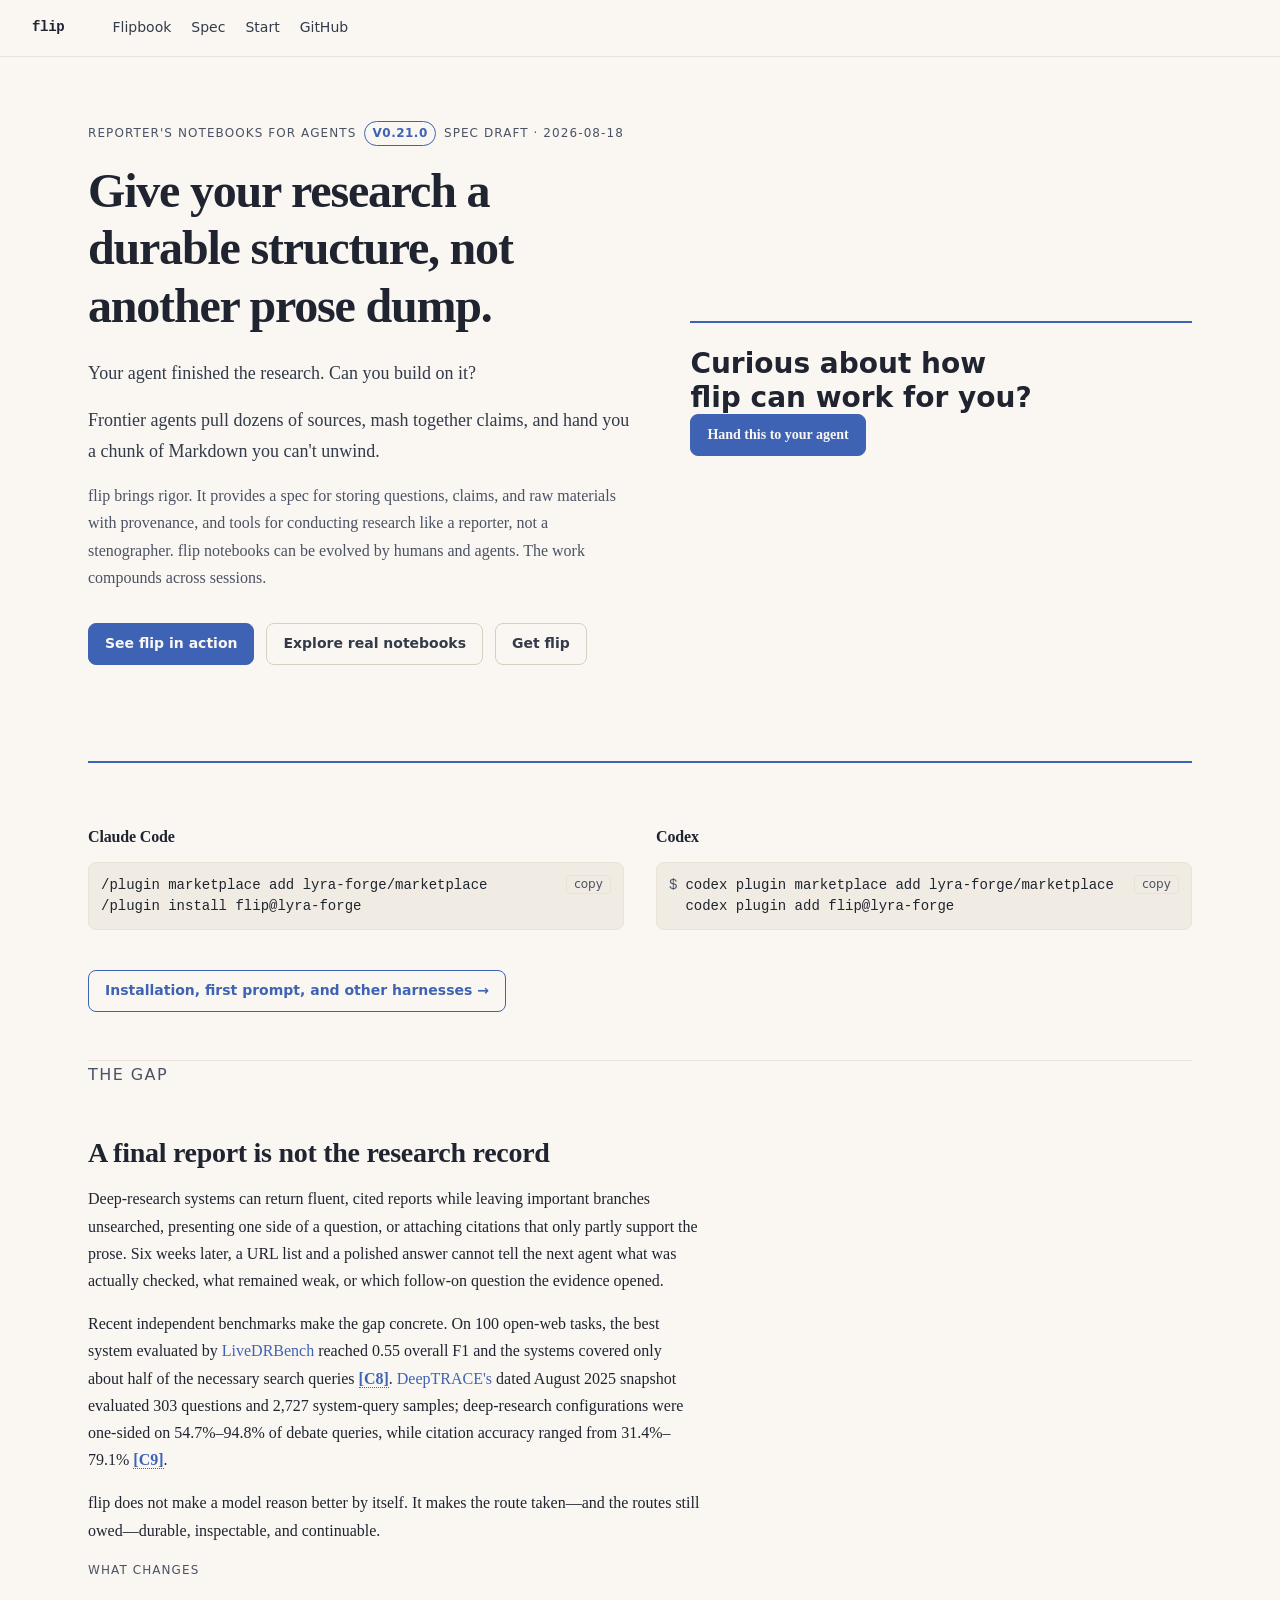
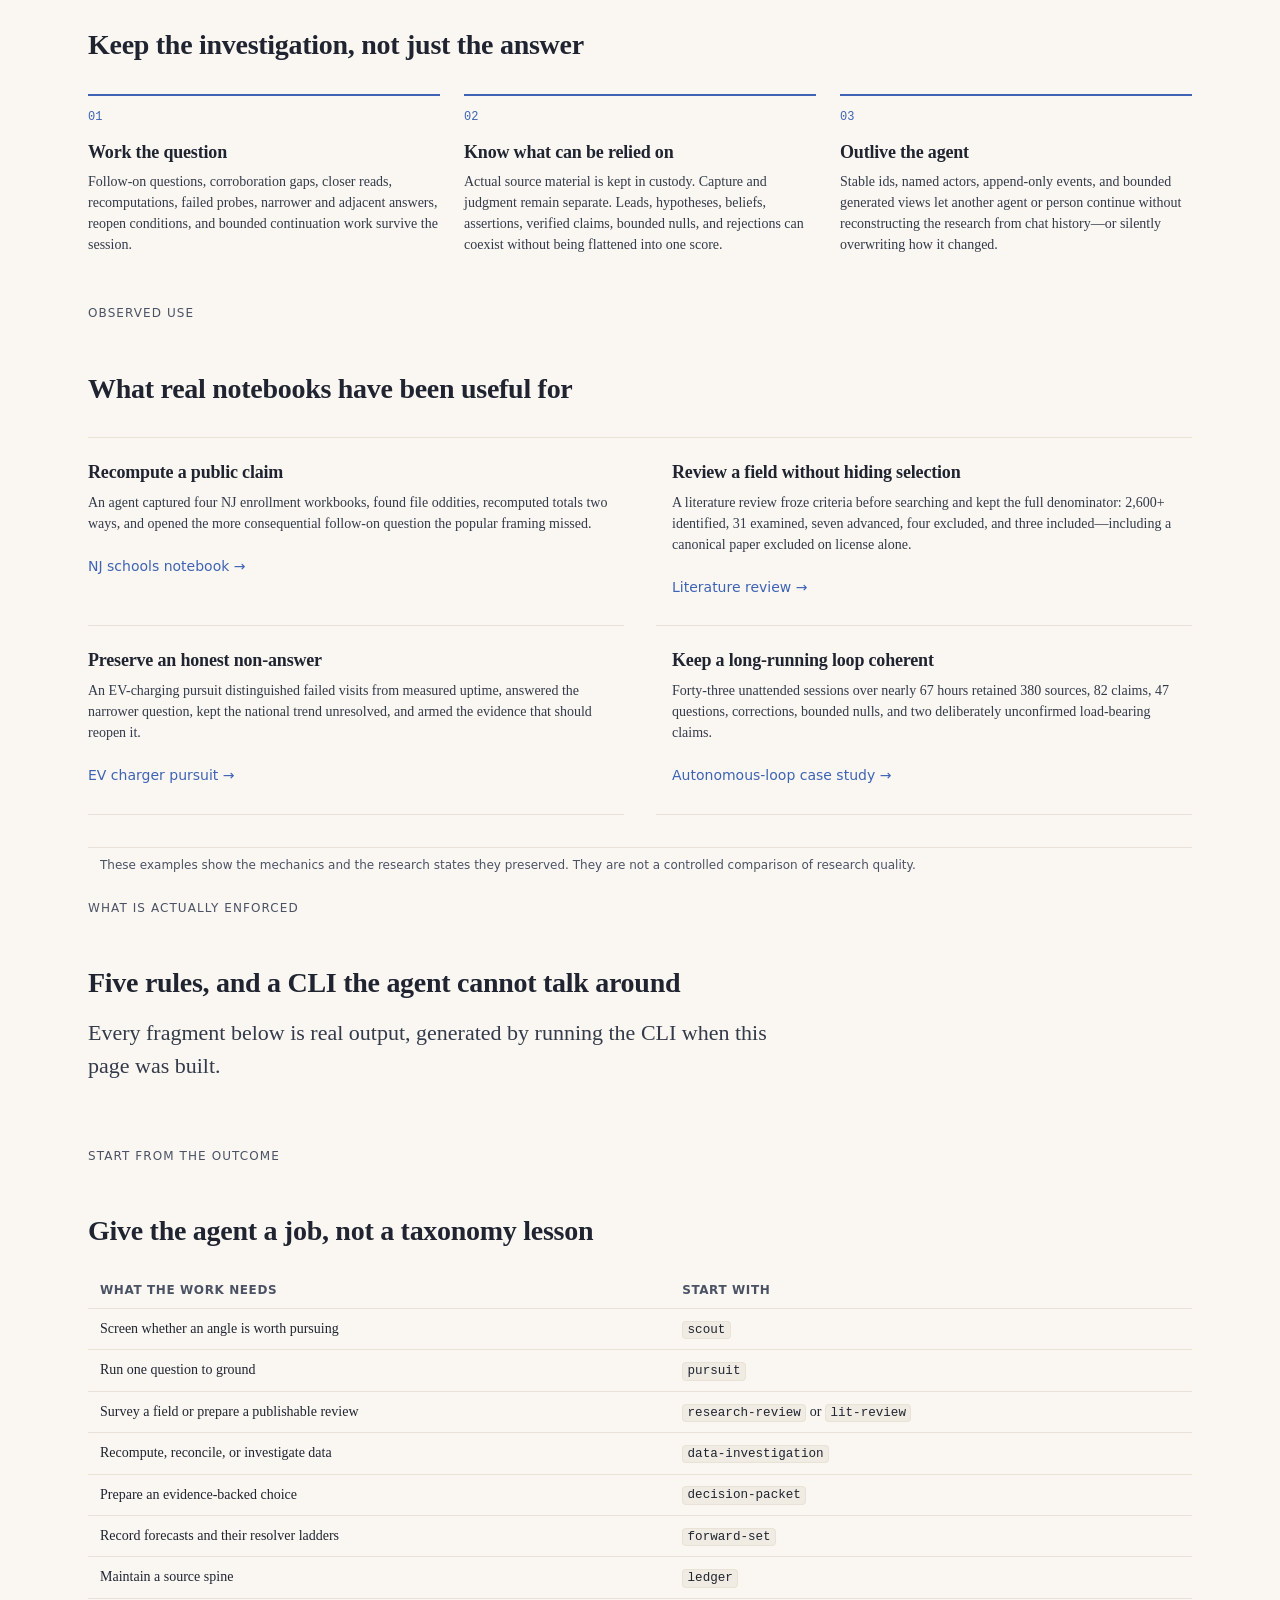
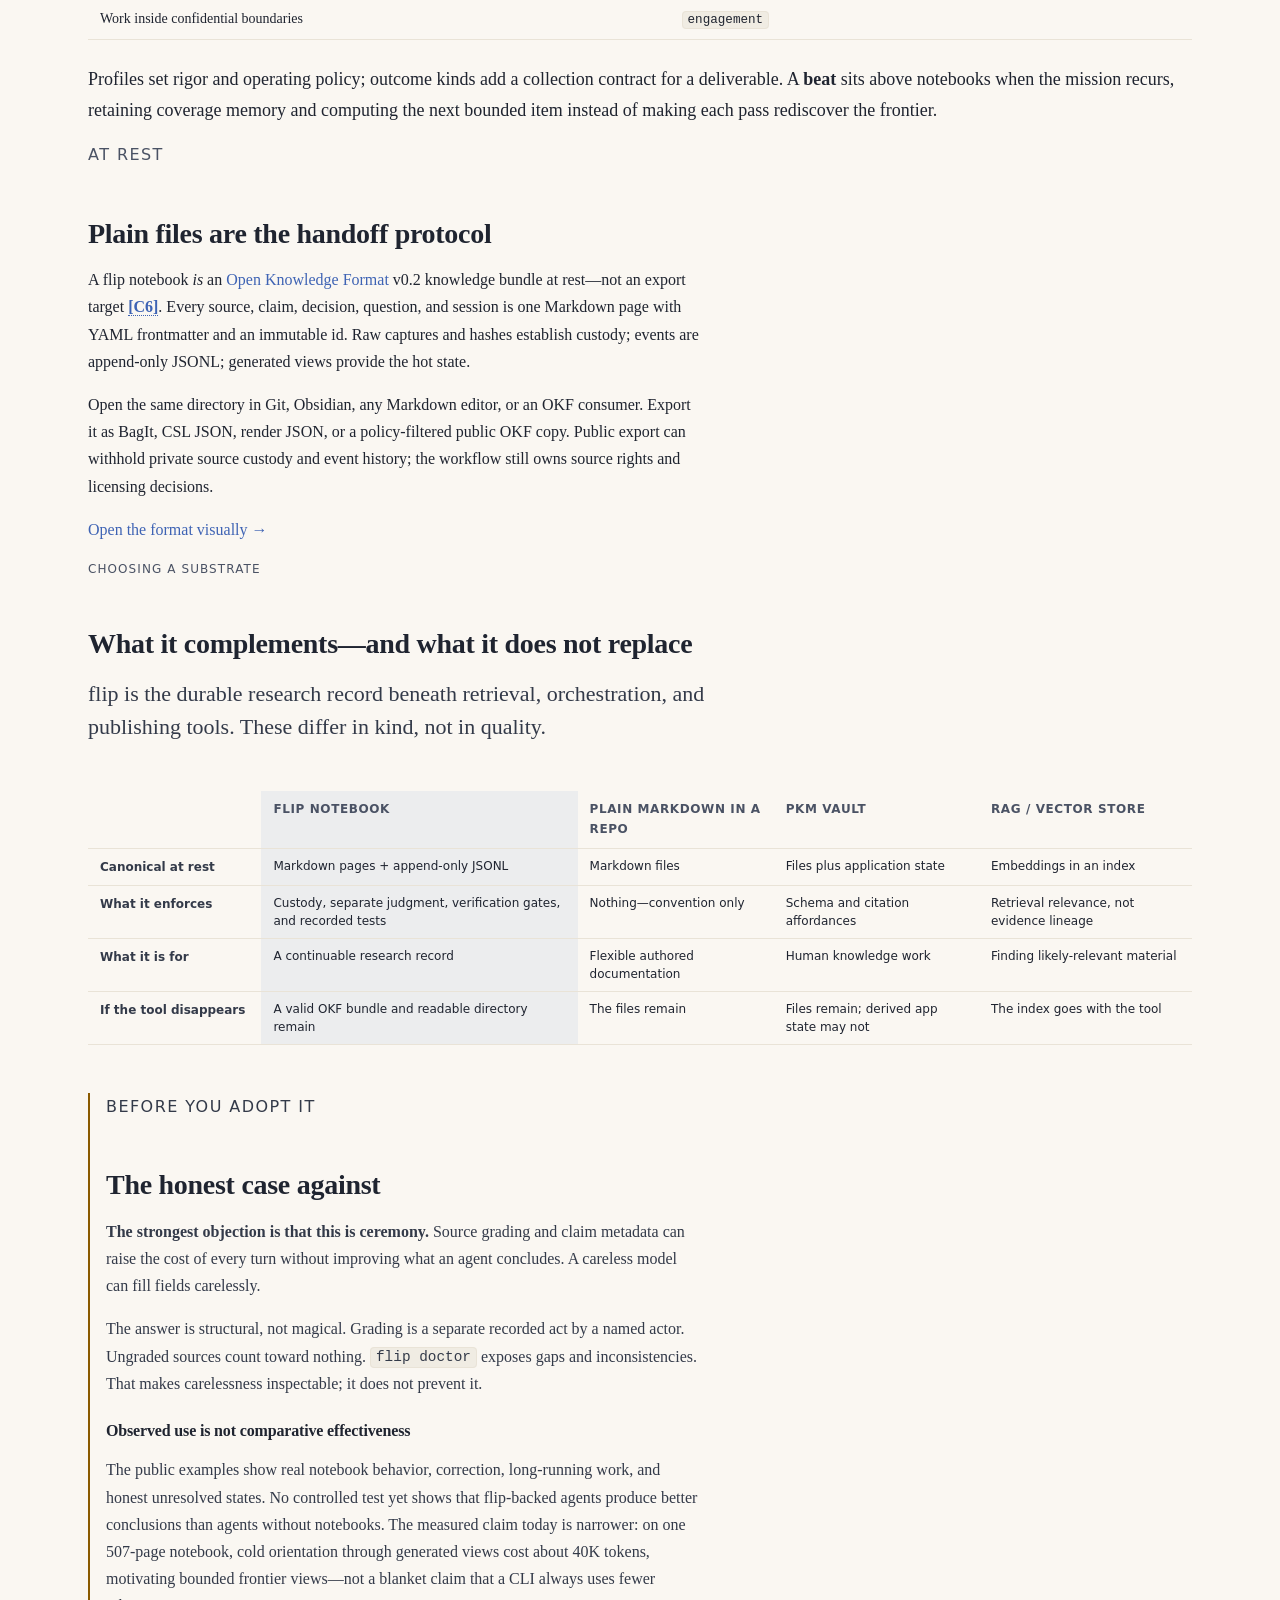
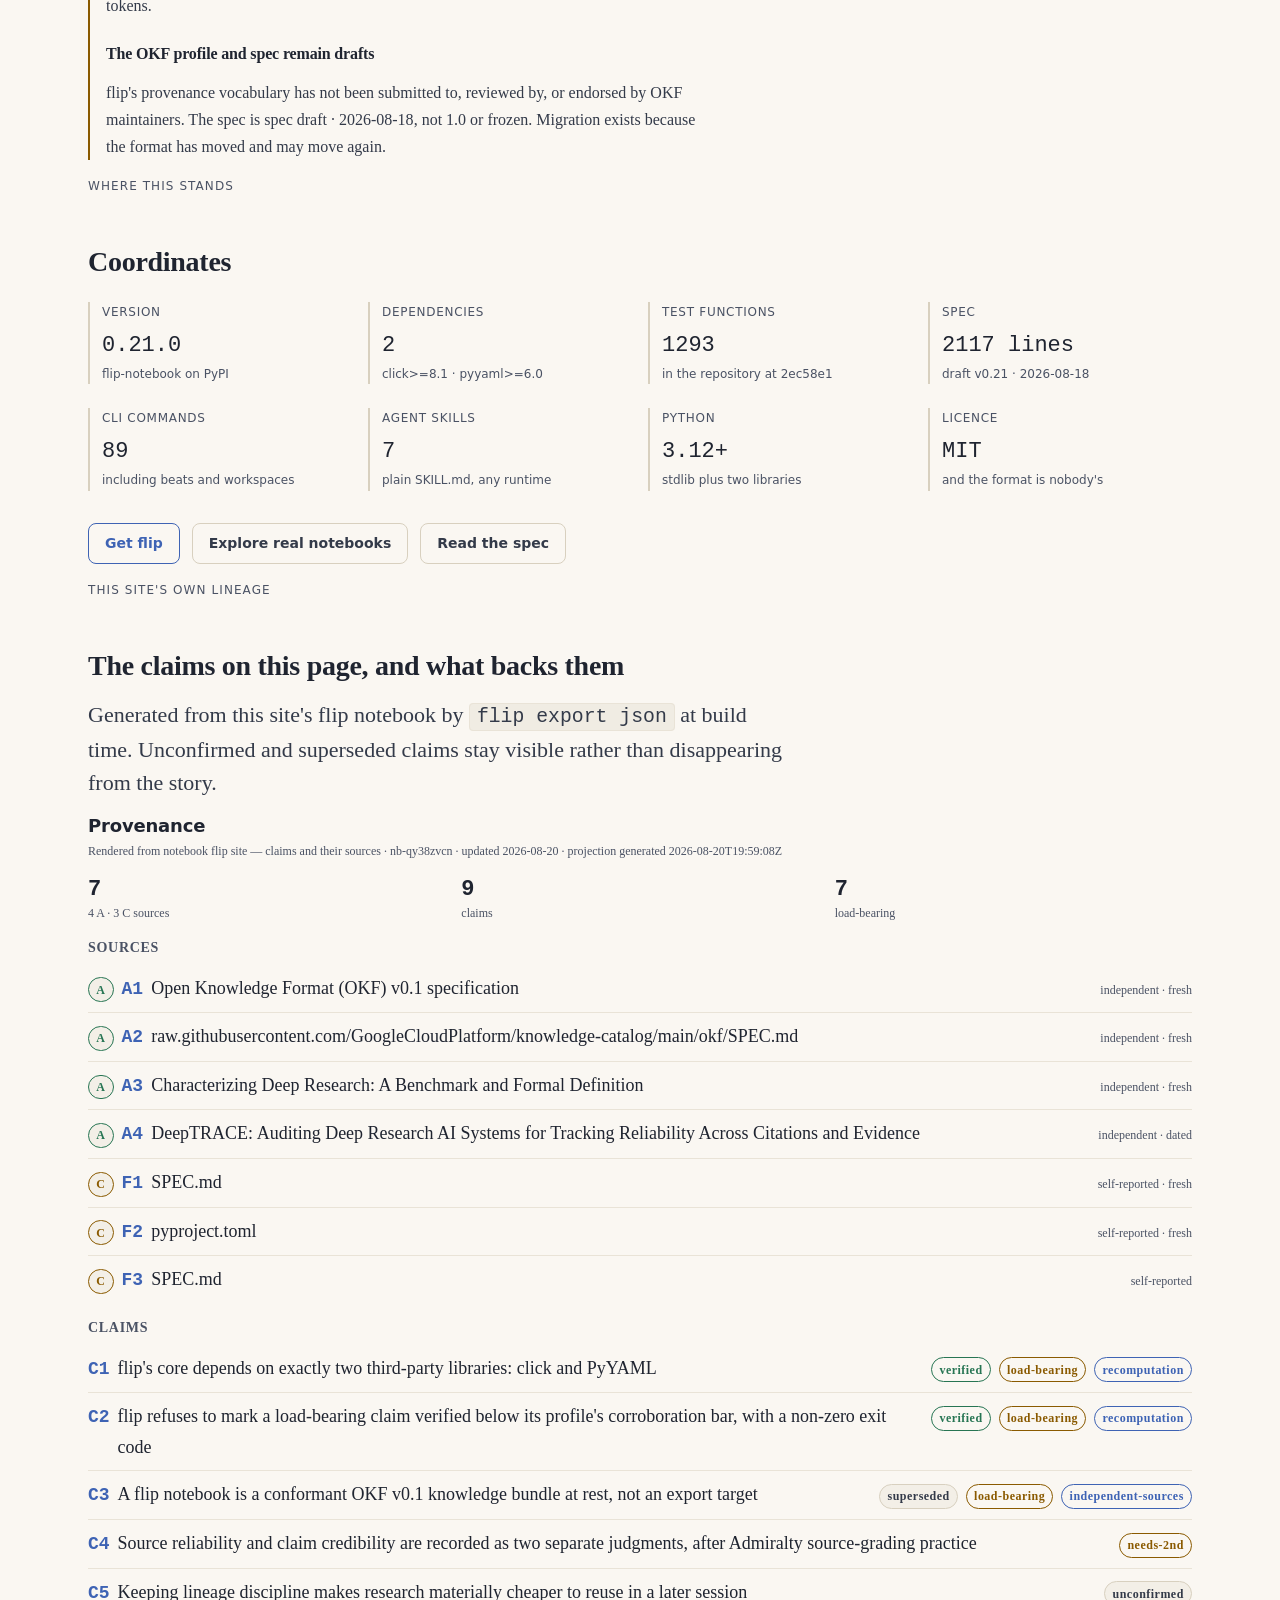
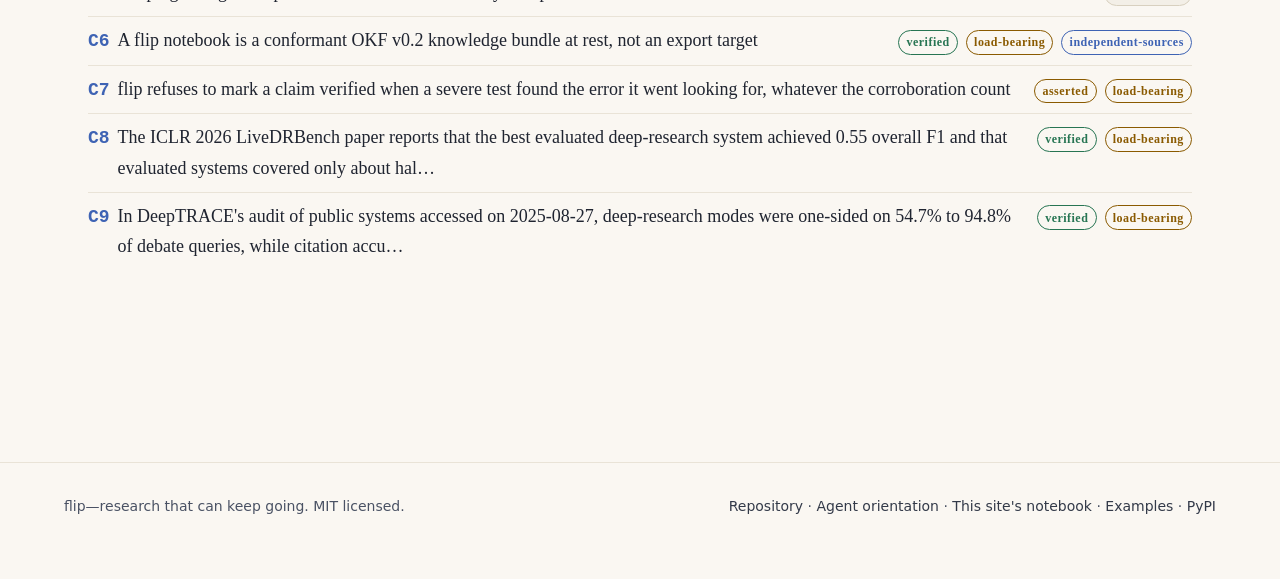
==== commit c428f760: "marketing: clean up harness section layout - Remove 'Harness first' kicker, 'Install the plugin. The" ====
--- a/website/site/index.html
+++ b/website/site/index.html
@@ -51,7 +51,7 @@
     <p>Curious about how flip can work for you?</p>
     <a class="btn btn--solid handoff-cta"
       href="https://raw.githubusercontent.com/lavallee/flip/main/docs/agent-orientation.md"
-      data-copy-text="Read https://raw.githubusercontent.com/lavallee/flip/main/docs/agent-orientation.md. Inspect this repository and its research workflow read-only. Do not install or change files yet. Tell me whether flip is a fit, the smallest useful pilot, where it should live, what it would coexist with, and what it would cost."
+      data-copy-text="Here's flip, a tool for structured research notebooks. Let's evaluate how it might fit with our system. What's worth adopting?"
       data-copied-label="Copied — paste it into your agent">Hand this to your agent</a>
   </div>
 </header>
@@ -59,13 +59,6 @@
 <main class="page" data-claim-anchors>
 
   <section id="harness" class="harness-band">
-    <div>
-      <p class="section-kicker">Harness first</p>
-      <h2>Install the plugin. Then talk normally.</h2>
-      <p class="lede">The plugin teaches your agent when and how to use flip. When a
-        pilot is approved, its creation skill checks for the CLI and guides the
-        one-time tool install if needed.</p>
-    </div>
     <div class="install-grid">
       <div>
         <h3>Claude Code</h3>
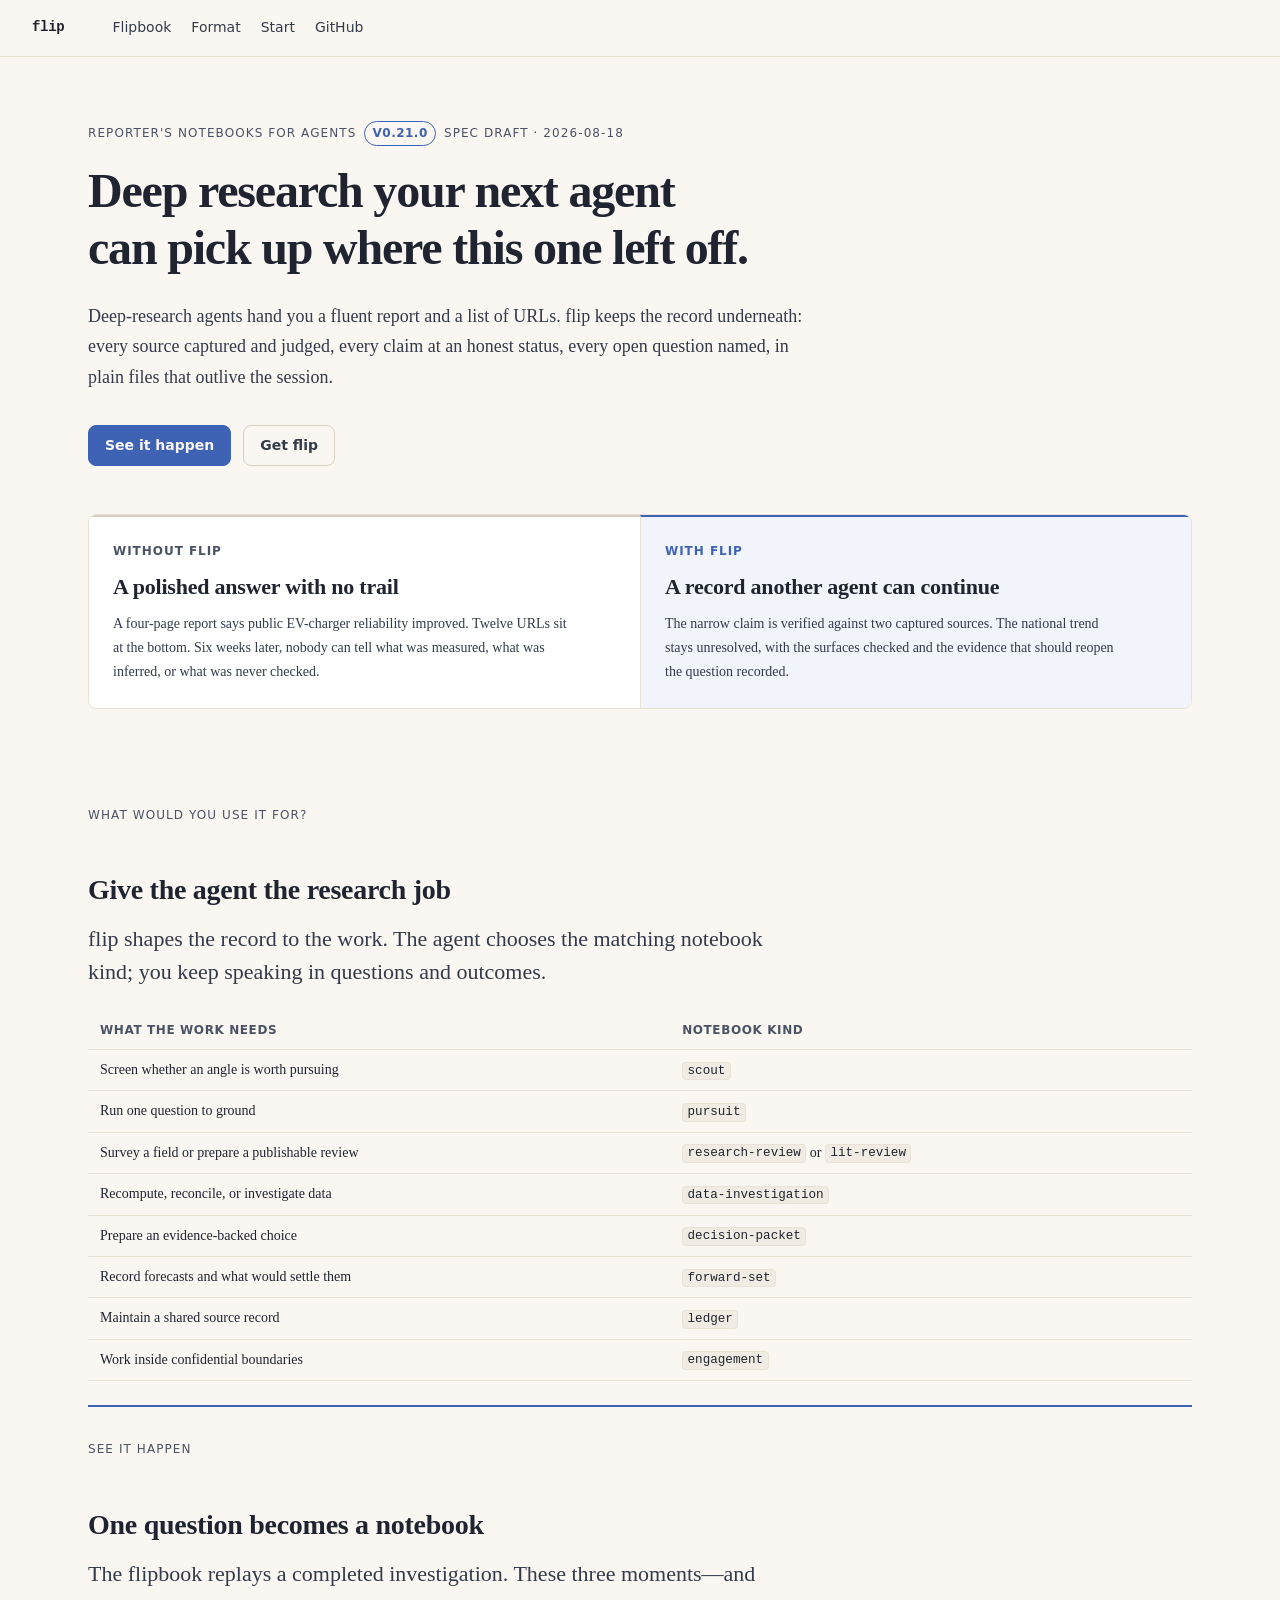
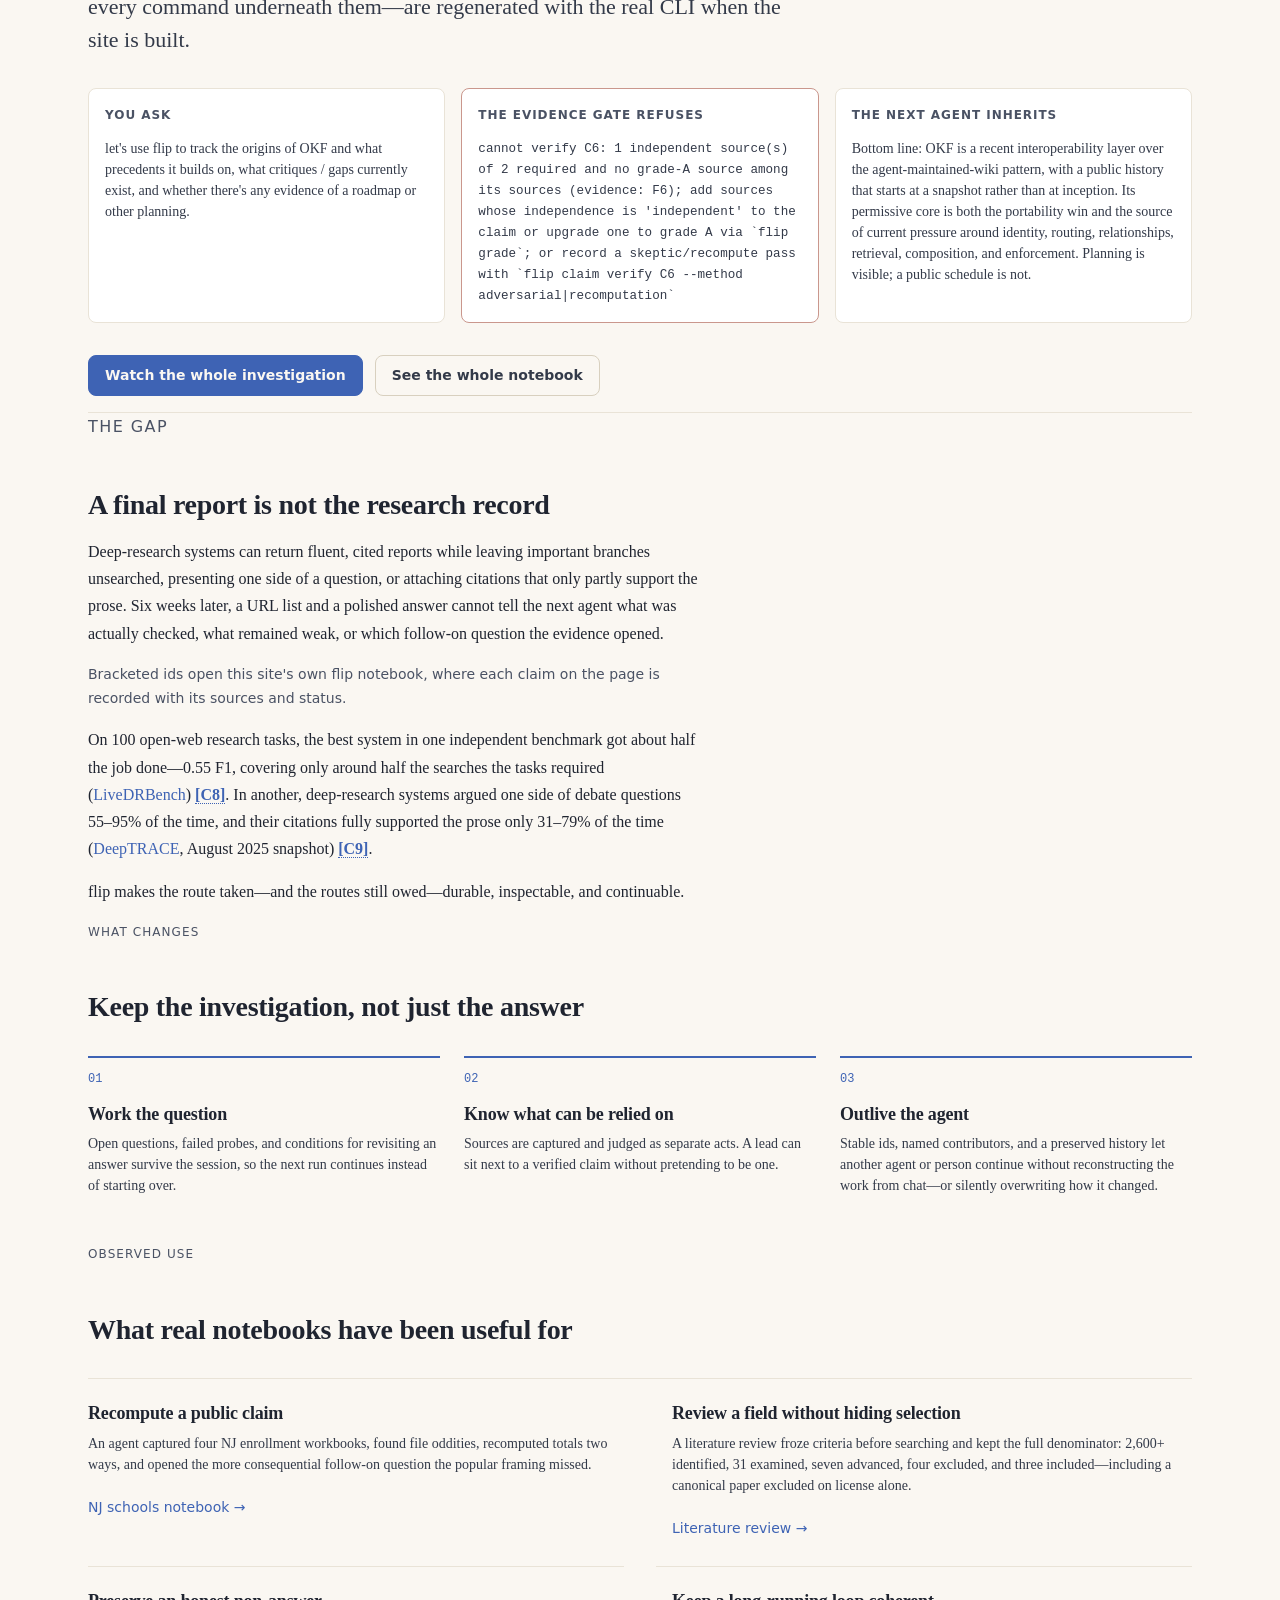
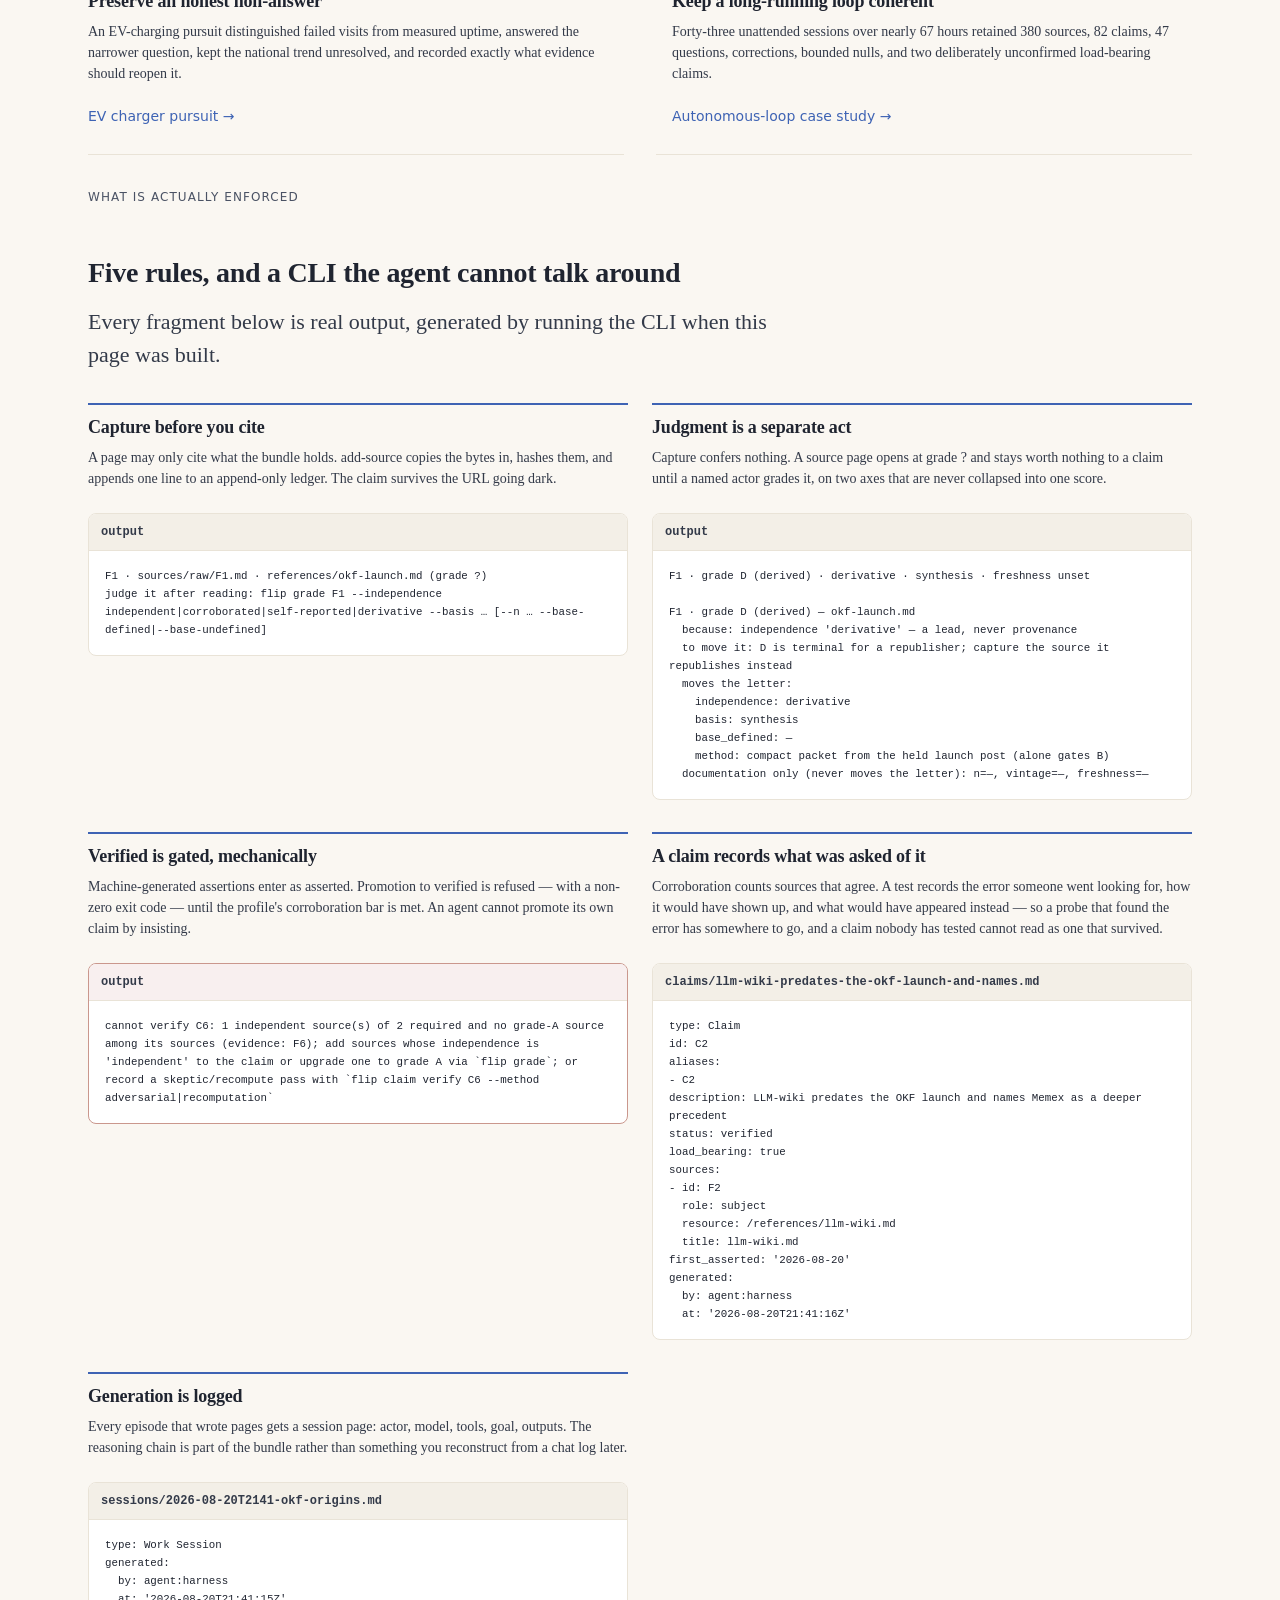
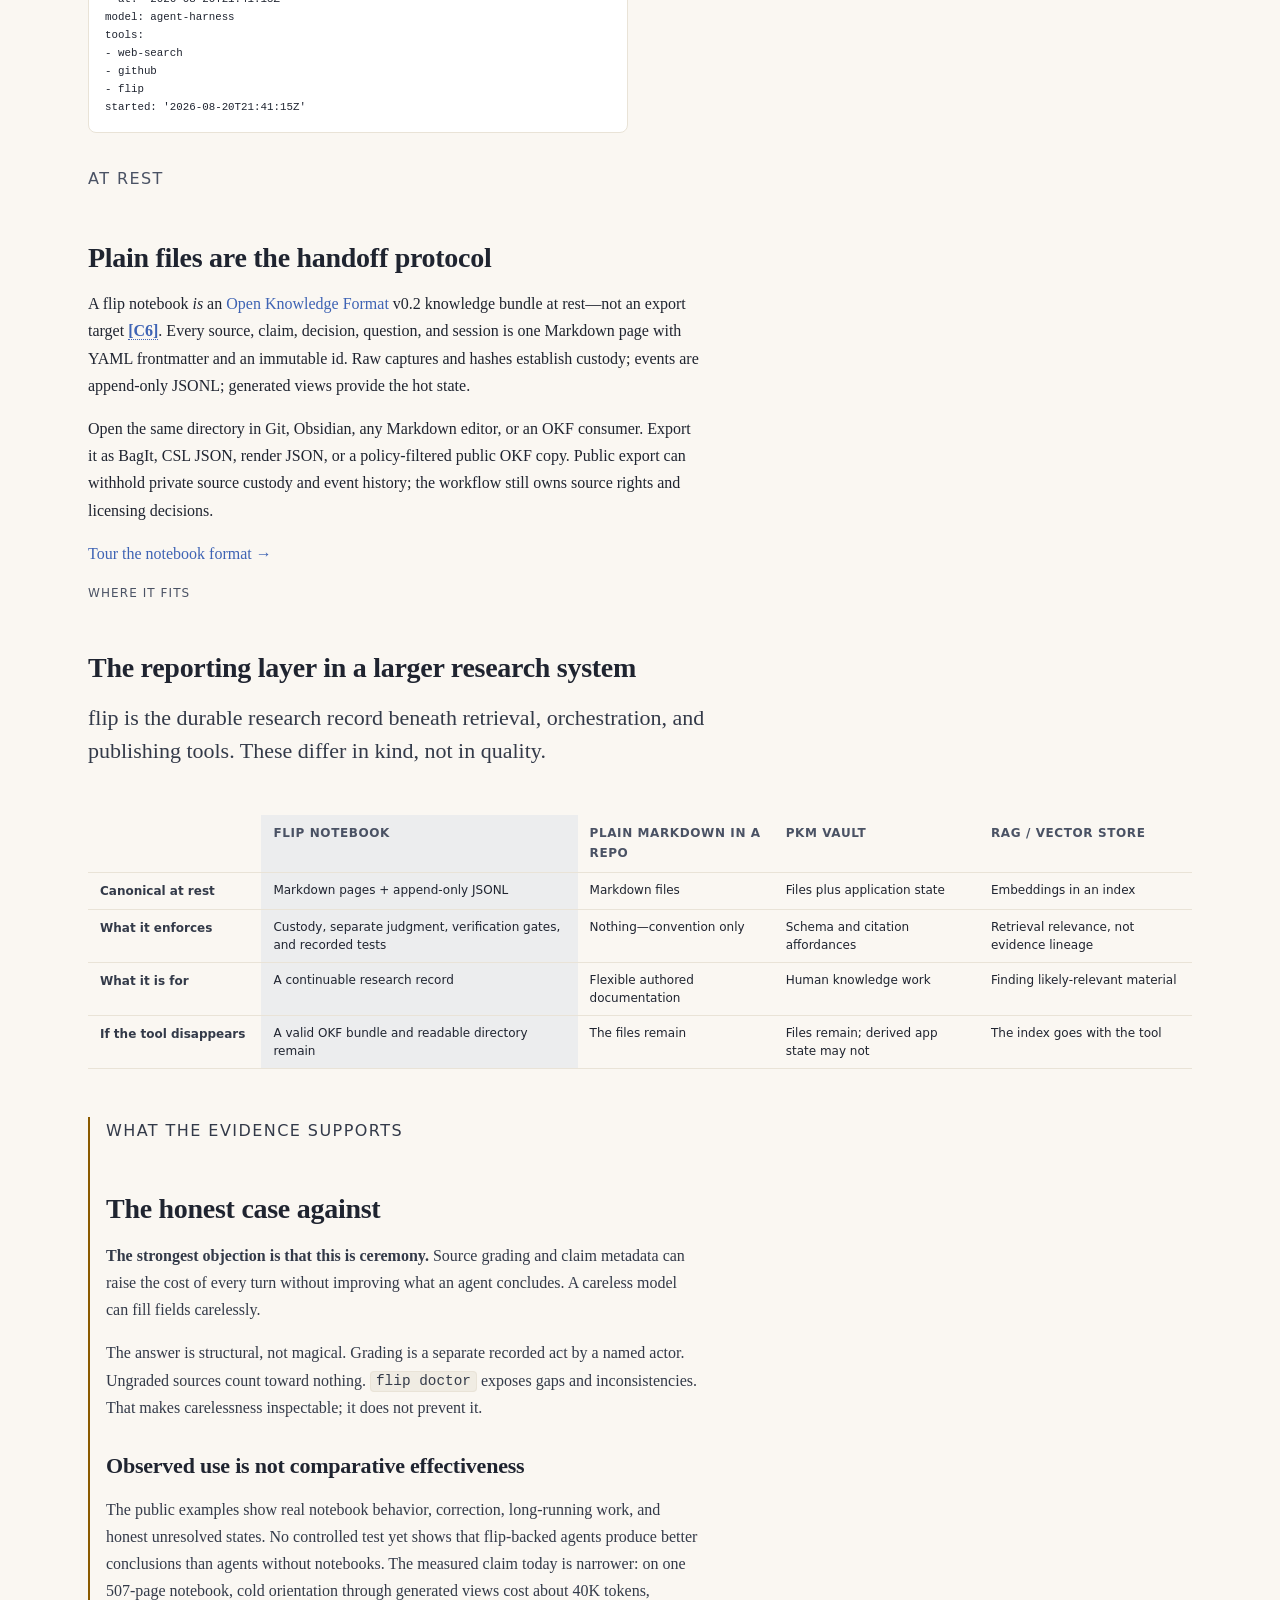
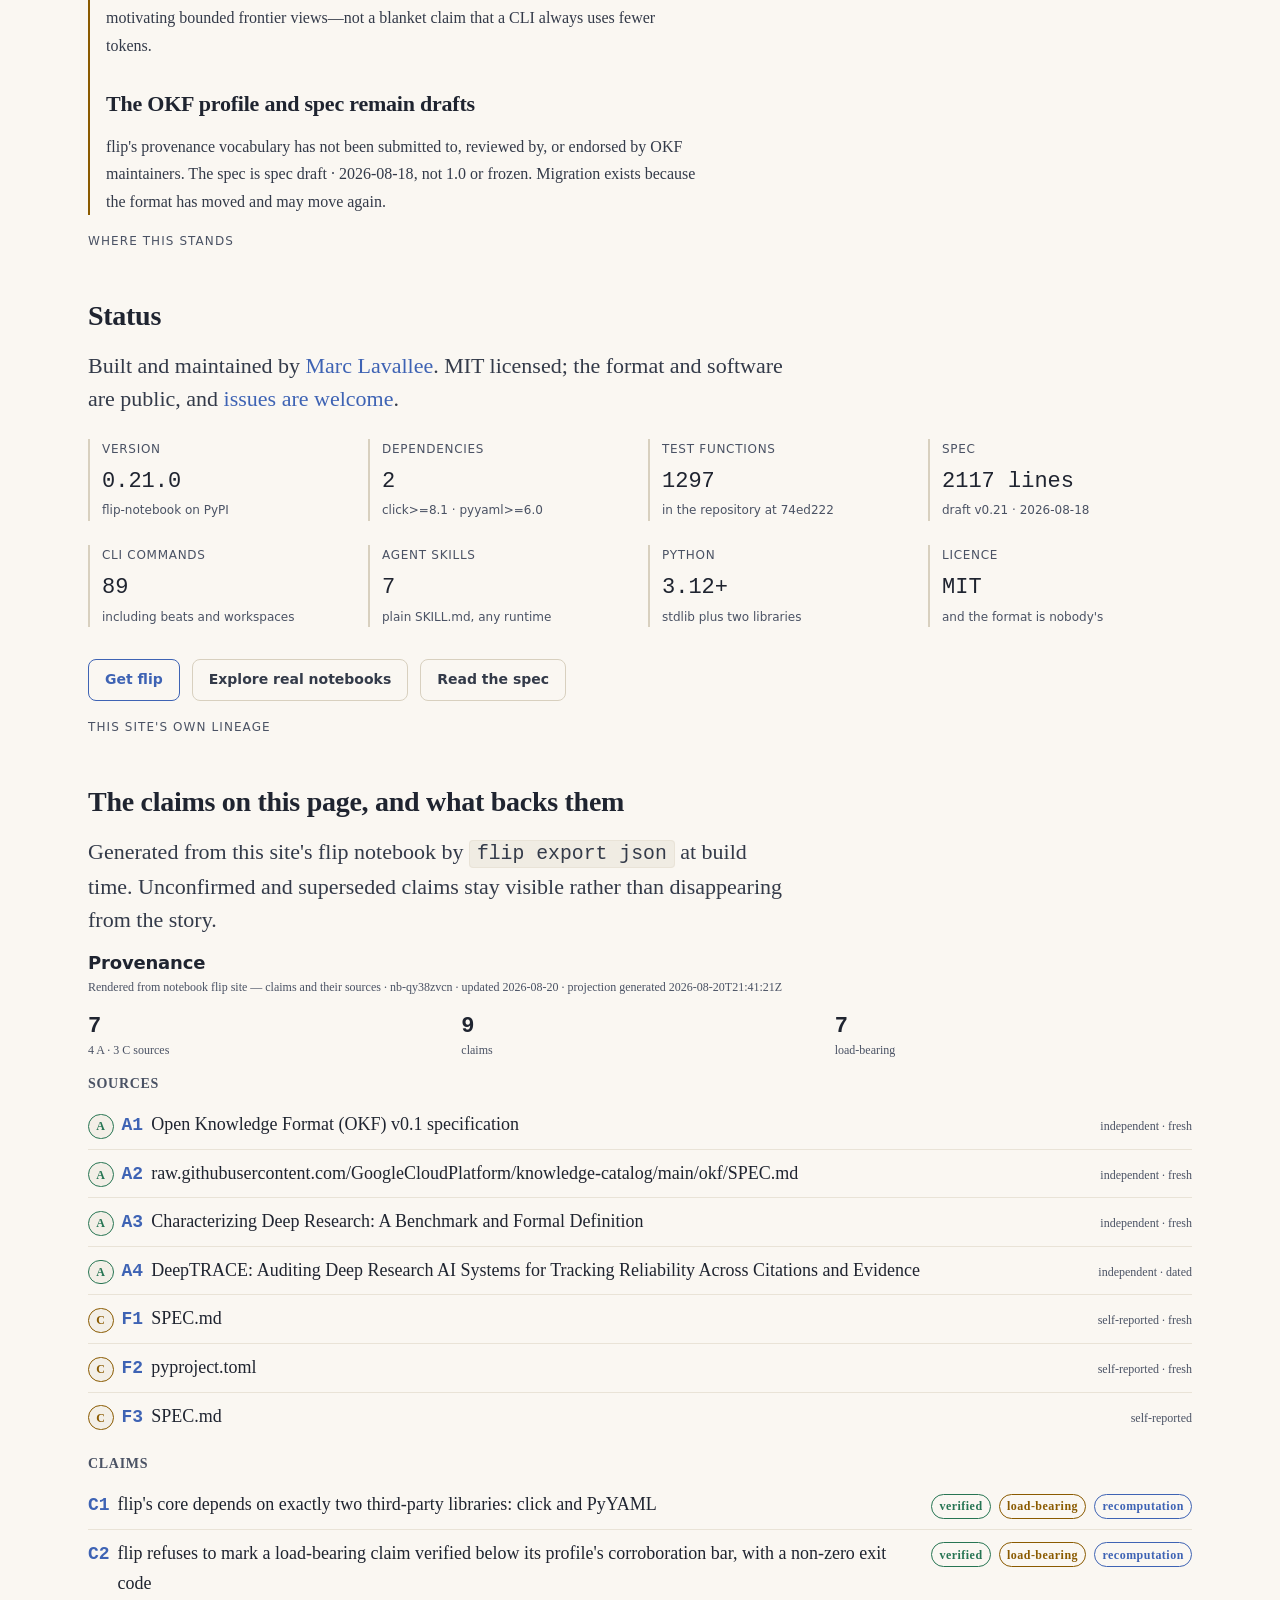
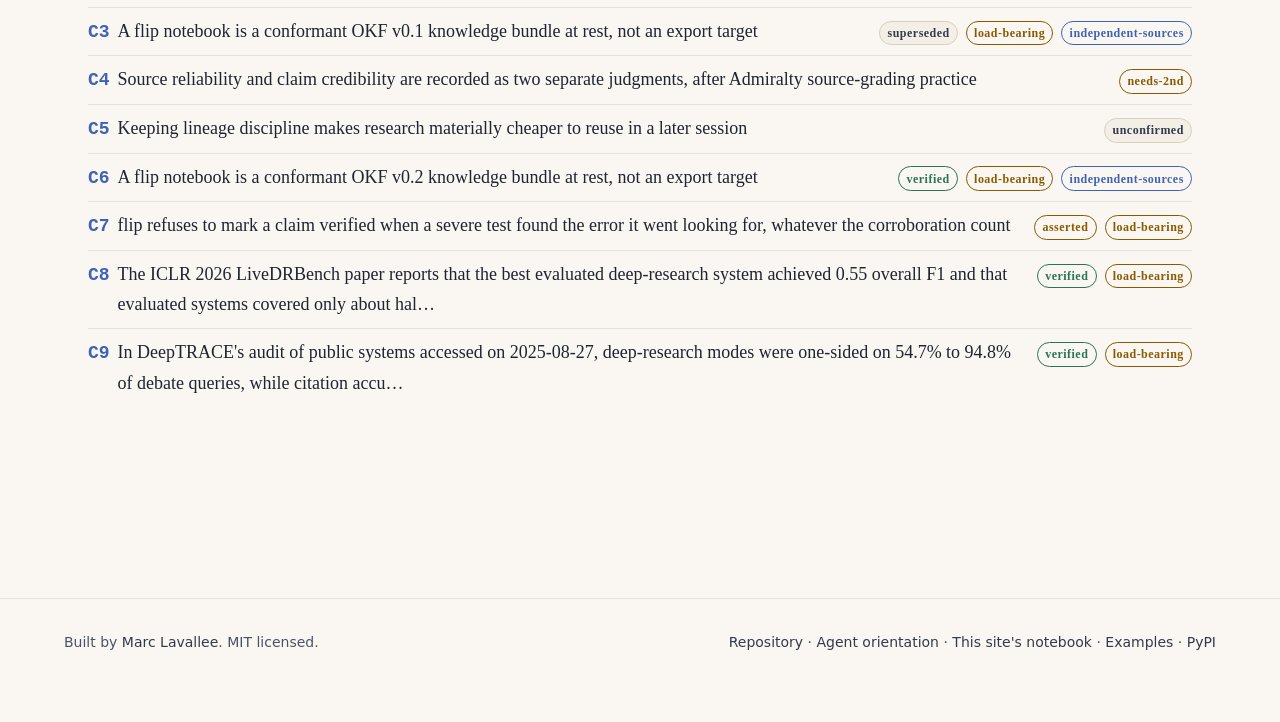
==== commit b0737078: "marketing: lead with proof and simplify adoption" ====
--- a/website/site/index.html
+++ b/website/site/index.html
@@ -4,7 +4,7 @@
 <meta charset="utf-8">
 <meta name="viewport" content="width=device-width, initial-scale=1">
 <title>flip — reporter's notebooks for agents</title>
-<meta name="description" content="flip gives agents a spec and tools to judge sources, trace claims to evidence, refine research questions, and pursue them beyond the first plausible answer.">
+<meta name="description" content="Deep research your next agent can pick up where this one left off: captured sources, honest claim states, open questions, and a durable record in plain files.">
 <link rel="icon" href="lib/artoo-kit/favicon.svg">
 <link rel="stylesheet" href="lib/artoo-kit/tokens.css">
 <link rel="stylesheet" href="lib/artoo-kit/base.css">
@@ -19,7 +19,7 @@
   <button class="nav-toggle" type="button" aria-label="Menu">menu</button>
   <div class="nav-links">
     <a href="flipbook.html">Flipbook</a>
-    <a href="spec.html">Spec</a>
+    <a href="spec.html">Format</a>
     <a href="start.html">Start</a>
     <a href="https://github.com/lavallee/flip">GitHub</a>
   </div>
@@ -27,52 +27,90 @@
 </nav>
 
 <header class="hero">
-  <div>
+  <div class="hero__intro">
     <p class="hero__kicker">
       <span>Reporter's notebooks for agents</span>
       <span class="badge badge--accent" data-fact="version">v0.21</span>
       <span data-fact="spec-status">draft spec</span>
     </p>
-    <h1>Give your research a durable structure, not another prose dump.</h1>
-    <p class="hero__dek">Your agent finished the research. Can you build on it?</p>
-    <p class="hero__dek">Frontier agents pull dozens of sources, mash together claims,
-      and hand you a chunk of Markdown you can't unwind.</p>
-    <p class="hero__dek hero__dek--format">flip brings rigor. It provides a spec for
-      storing questions, claims, and raw materials with provenance, and tools for
-      conducting research like a reporter, not a stenographer. flip notebooks can be
-      evolved by humans and agents. The work compounds across sessions.</p>
+    <h1>Deep research your next agent can pick up where this one left off.</h1>
+    <p class="hero__dek">Deep-research agents hand you a fluent report and a list of
+      URLs. flip keeps the record underneath: every source captured and judged, every
+      claim at an honest status, every open question named, in plain files that
+      outlive the session.</p>
     <p class="hero__actions">
-      <a class="btn btn--solid" href="flipbook.html">See flip in action</a>
-      <a class="btn btn--quiet" href="https://lavallee.github.io/flip-examples/">Explore real notebooks</a>
+      <a class="btn btn--solid" href="flipbook.html">See it happen</a>
       <a class="btn btn--quiet" href="start.html#install">Get flip</a>
     </p>
   </div>
-  <div class="orientation-card">
-    <p>Curious about how flip can work for you?</p>
-    <a class="btn btn--solid handoff-cta"
-      href="https://raw.githubusercontent.com/lavallee/flip/main/docs/agent-orientation.md"
-      data-copy-text="Here's flip, a tool for structured research notebooks. Let's evaluate how it might fit with our system. What's worth adopting?"
-      data-copied-label="Copied — paste it into your agent">Hand this to your agent</a>
+  <div class="hero__comparison" aria-label="Research without and with flip">
+    <article class="hero__state hero__state--without">
+      <p class="hero__state-label">Without flip</p>
+      <h2>A polished answer with no trail</h2>
+      <p>A four-page report says public EV-charger reliability improved. Twelve URLs
+        sit at the bottom. Six weeks later, nobody can tell what was measured, what
+        was inferred, or what was never checked.</p>
+    </article>
+    <article class="hero__state hero__state--with">
+      <p class="hero__state-label">With flip</p>
+      <h2>A record another agent can continue</h2>
+      <p>The narrow claim is verified against two captured sources. The national
+        trend stays unresolved, with the surfaces checked and the evidence that
+        should reopen the question recorded.</p>
+    </article>
   </div>
 </header>
 
 <main class="page" data-claim-anchors>
 
-  <section id="harness" class="harness-band">
-    <div class="install-grid">
-      <div>
-        <h3>Claude Code</h3>
-        <div class="cmd cmd--bare"><code>/plugin marketplace add lyra-forge/marketplace
-/plugin install flip@lyra-forge</code></div>
-      </div>
-      <div>
-        <h3>Codex</h3>
-        <div class="cmd"><code>codex plugin marketplace add lyra-forge/marketplace
-codex plugin add flip@lyra-forge</code></div>
-      </div>
+  <section class="jobs-intro">
+    <p class="section-kicker">What would you use it for?</p>
+    <h2>Give the agent the research job</h2>
+    <p class="lede">flip shapes the record to the work. The agent chooses the matching
+      notebook kind; you keep speaking in questions and outcomes.</p>
+    <div class="table-wrap">
+      <table class="job-table">
+        <thead><tr><th>What the work needs</th><th>Notebook kind</th></tr></thead>
+        <tbody>
+          <tr><td>Screen whether an angle is worth pursuing</td><td><code>scout</code></td></tr>
+          <tr><td>Run one question to ground</td><td><code>pursuit</code></td></tr>
+          <tr><td>Survey a field or prepare a publishable review</td><td><code>research-review</code> or <code>lit-review</code></td></tr>
+          <tr><td>Recompute, reconcile, or investigate data</td><td><code>data-investigation</code></td></tr>
+          <tr><td>Prepare an evidence-backed choice</td><td><code>decision-packet</code></td></tr>
+          <tr><td>Record forecasts and what would settle them</td><td><code>forward-set</code></td></tr>
+          <tr><td>Maintain a shared source record</td><td><code>ledger</code></td></tr>
+          <tr><td>Work inside confidential boundaries</td><td><code>engagement</code></td></tr>
+        </tbody>
+      </table>
+    </div>
+  </section>
+
+  <section class="home-proof">
+    <p class="section-kicker">See it happen</p>
+    <h2>One question becomes a notebook</h2>
+    <p class="lede">The flipbook replays a completed investigation. These three
+      moments—and every command underneath them—are regenerated with the real CLI
+      when the site is built.</p>
+    <div class="proof-strip">
+      <article>
+        <p class="proof-strip__label">You ask</p>
+        <blockquote id="proof-ask">Track where OKF came from, its precedents and
+          gaps, and whether there is evidence of a roadmap.</blockquote>
+      </article>
+      <article class="proof-strip__refusal">
+        <p class="proof-strip__label">The evidence gate refuses</p>
+        <pre><code id="proof-refusal">cannot verify: the corroboration bar is not met</code></pre>
+      </article>
+      <article>
+        <p class="proof-strip__label">The next agent inherits</p>
+        <blockquote id="proof-result">The origin is bounded, the gap map is
+          corroborated, and the roadmap finding says exactly where it does and does
+          not reach.</blockquote>
+      </article>
     </div>
     <p class="hero__actions">
-      <a class="btn" href="start.html">Installation, first prompt, and other harnesses →</a>
+      <a class="btn btn--solid" href="flipbook.html">Watch the whole investigation</a>
+      <a class="btn btn--quiet" href="notebook.html">See the whole notebook</a>
     </p>
   </section>
 
@@ -84,18 +122,19 @@
       that only partly support the prose. Six weeks later, a URL list and a polished
       answer cannot tell the next agent what was actually checked, what remained weak,
       or which follow-on question the evidence opened.</p>
-    <p>Recent independent benchmarks make the gap concrete. On 100 open-web tasks,
-      the best system evaluated by
-      <a href="https://proceedings.iclr.cc/paper_files/paper/2026/file/114e1dc345fe31b8b9b0c6f7b55a0644-Paper-Conference.pdf">LiveDRBench</a>
-      reached 0.55 overall F1 and the systems covered only about half of the necessary
-      search queries [C8].
-      <a href="https://proceedings.iclr.cc/paper_files/paper/2026/file/ad08767706825033b99122332293033d-Paper-Conference.pdf">DeepTRACE's</a>
-      dated
-      August 2025 snapshot evaluated 303 questions and 2,727 system-query samples;
-      deep-research configurations were one-sided on 54.7%–94.8% of debate queries,
-      while citation accuracy ranged from 31.4%–79.1% [C9].</p>
-    <p>flip does not make a model reason better by itself. It makes the route taken—and
-      the routes still owed—durable, inspectable, and continuable.</p>
+    <p class="claim-key">Bracketed ids open this site's own flip notebook, where
+      each claim on the page is recorded with its sources and status.</p>
+    <p>On 100 open-web research tasks, the best system in one independent benchmark
+      got about half the job done—0.55 F1, covering only around half the searches the
+      tasks required
+      (<a href="https://proceedings.iclr.cc/paper_files/paper/2026/file/114e1dc345fe31b8b9b0c6f7b55a0644-Paper-Conference.pdf">LiveDRBench</a>)
+      [C8]. In another, deep-research systems argued one side of debate questions
+      55–95% of the time, and their citations fully supported the prose only 31–79%
+      of the time
+      (<a href="https://proceedings.iclr.cc/paper_files/paper/2026/file/ad08767706825033b99122332293033d-Paper-Conference.pdf">DeepTRACE</a>,
+      August 2025 snapshot) [C9].</p>
+    <p>flip makes the route taken—and the routes still owed—durable, inspectable,
+      and continuable.</p>
   </section>
 
   <section>
@@ -105,23 +144,21 @@
       <article>
         <p class="pillar__number">01</p>
         <h3>Work the question</h3>
-        <p>Follow-on questions, corroboration gaps, closer reads, recomputations,
-          failed probes, narrower and adjacent answers, reopen conditions, and
-          bounded continuation work survive the session.</p>
+        <p>Open questions, failed probes, and conditions for revisiting an answer
+          survive the session, so the next run continues instead of starting over.</p>
       </article>
       <article>
         <p class="pillar__number">02</p>
         <h3>Know what can be relied on</h3>
-        <p>Actual source material is kept in custody. Capture and judgment remain
-          separate. Leads, hypotheses, beliefs, assertions, verified claims, bounded
-          nulls, and rejections can coexist without being flattened into one score.</p>
+        <p>Sources are captured and judged as separate acts. A lead can sit next to a
+          verified claim without pretending to be one.</p>
       </article>
       <article>
         <p class="pillar__number">03</p>
         <h3>Outlive the agent</h3>
-        <p>Stable ids, named actors, append-only events, and bounded generated views
-          let another agent or person continue without reconstructing the research
-          from chat history—or silently overwriting how it changed.</p>
+        <p>Stable ids, named contributors, and a preserved history let another agent
+          or person continue without reconstructing the work from chat—or silently
+          overwriting how it changed.</p>
       </article>
     </div>
   </section>
@@ -148,7 +185,7 @@
         <h3>Preserve an honest non-answer</h3>
         <p>An EV-charging pursuit distinguished failed visits from measured uptime,
           answered the narrower question, kept the national trend unresolved, and
-          armed the evidence that should reopen it.</p>
+          recorded exactly what evidence should reopen it.</p>
         <a href="https://github.com/lavallee/flip-examples/tree/main/ev-charger-watch">EV charger pursuit →</a>
       </article>
       <article>
@@ -159,8 +196,6 @@
         <a href="https://github.com/lavallee/flip-examples/tree/main/autonomous-research-loop">Autonomous-loop case study →</a>
       </article>
     </div>
-    <p class="record__caption">These examples show the mechanics and the research
-      states they preserved. They are not a controlled comparison of research quality.</p>
   </section>
 
   <section>
@@ -169,30 +204,6 @@
     <p class="lede">Every fragment below is real output, generated by running the CLI
       when this page was built.</p>
     <div class="rules" id="rules"></div>
-  </section>
-
-  <section>
-    <p class="section-kicker">Start from the outcome</p>
-    <h2>Give the agent a job, not a taxonomy lesson</h2>
-    <div class="table-wrap">
-      <table class="job-table">
-        <thead><tr><th>What the work needs</th><th>Start with</th></tr></thead>
-        <tbody>
-          <tr><td>Screen whether an angle is worth pursuing</td><td><code>scout</code></td></tr>
-          <tr><td>Run one question to ground</td><td><code>pursuit</code></td></tr>
-          <tr><td>Survey a field or prepare a publishable review</td><td><code>research-review</code> or <code>lit-review</code></td></tr>
-          <tr><td>Recompute, reconcile, or investigate data</td><td><code>data-investigation</code></td></tr>
-          <tr><td>Prepare an evidence-backed choice</td><td><code>decision-packet</code></td></tr>
-          <tr><td>Record forecasts and their resolver ladders</td><td><code>forward-set</code></td></tr>
-          <tr><td>Maintain a source spine</td><td><code>ledger</code></td></tr>
-          <tr><td>Work inside confidential boundaries</td><td><code>engagement</code></td></tr>
-        </tbody>
-      </table>
-    </div>
-    <p>Profiles set rigor and operating policy; outcome kinds add a collection
-      contract for a deliverable. A <strong>beat</strong> sits above notebooks when
-      the mission recurs, retaining coverage memory and computing the next bounded
-      item instead of making each pass rediscover the frontier.</p>
   </section>
 
   <section class="prose">
@@ -208,12 +219,12 @@
       consumer. Export it as BagIt, CSL JSON, render JSON, or a policy-filtered public
       OKF copy. Public export can withhold private source custody and event history;
       the workflow still owns source rights and licensing decisions.</p>
-    <p><a href="spec.html">Open the format visually →</a></p>
-  </section>
-
-  <section>
-    <p class="section-kicker">Choosing a substrate</p>
-    <h2>What it complements—and what it does not replace</h2>
+    <p><a href="spec.html">Tour the notebook format →</a></p>
+  </section>
+
+  <section>
+    <p class="section-kicker">Where it fits</p>
+    <h2>The reporting layer in a larger research system</h2>
     <p class="lede">flip is the durable research record beneath retrieval, orchestration,
       and publishing tools. These differ in kind, not in quality.</p>
     <div class="compare-wrap">
@@ -263,7 +274,7 @@
   </section>
 
   <section class="prose limits">
-    <p class="section-kicker">Before you adopt it</p>
+    <p class="section-kicker">What the evidence supports</p>
     <h2>The honest case against</h2>
     <p><strong>The strongest objection is that this is ceremony.</strong> Source
       grading and claim metadata can raise the cost of every turn without improving
@@ -290,7 +301,11 @@
 
   <section>
     <p class="section-kicker">Where this stands</p>
-    <h2>Coordinates</h2>
+    <h2>Status</h2>
+    <p class="lede">Built and maintained by
+      <a href="https://github.com/lavallee">Marc Lavallee</a>. MIT licensed; the
+      format and software are public, and
+      <a href="https://github.com/lavallee/flip/issues">issues are welcome</a>.</p>
     <dl class="facts" id="facts"></dl>
     <p class="hero__actions">
       <a class="btn" href="start.html#install">Get flip</a>
@@ -312,7 +327,7 @@
 
 <footer class="site-foot">
   <div class="site-foot__inner">
-    <p>flip—research that can keep going. MIT licensed.</p>
+    <p>Built by <a href="https://github.com/lavallee">Marc Lavallee</a>. MIT licensed.</p>
     <p>
       <a href="https://github.com/lavallee/flip">Repository</a> ·
       <a href="https://github.com/lavallee/flip/blob/main/docs/agent-orientation.md">Agent orientation</a> ·
--- a/website/site/site.css
+++ b/website/site/site.css
@@ -183,11 +183,9 @@
   max-width: 72rem;
   margin: 0 auto;
   padding: var(--sp-16) var(--sp-6) var(--sp-12);
-  display: grid;
-  grid-template-columns: minmax(0, 1.05fr) minmax(0, 0.95fr);
-  gap: var(--sp-12);
-  align-items: start;
-}
+}
+
+.hero__intro { max-width: 58rem; }
 
 .hero__kicker {
   font-family: var(--font-ui);
@@ -217,7 +215,7 @@
 .hero__dek {
   font-size: var(--text-lg);
   color: var(--text-2);
-  max-width: 34rem;
+  max-width: 46rem;
 }
 
 .hero__dek--format {
@@ -232,6 +230,44 @@
   gap: var(--sp-3);
   margin-top: var(--sp-8);
   font-family: var(--font-ui);
+}
+
+.hero__comparison {
+  display: grid;
+  grid-template-columns: repeat(2, minmax(0, 1fr));
+  margin-top: var(--sp-12);
+  border: 1px solid var(--border);
+  border-radius: var(--radius);
+  overflow: hidden;
+  background: var(--surface);
+}
+
+.hero__state { padding: var(--sp-6); }
+.hero__state + .hero__state { border-left: 1px solid var(--border); }
+.hero__state--with {
+  border-top: 2px solid var(--accent);
+  background: color-mix(in srgb, var(--accent) 7%, var(--surface));
+}
+.hero__state--without { border-top: 2px solid var(--border-strong); }
+
+.hero__state-label,
+.proof-strip__label {
+  margin: 0 0 var(--sp-3);
+  font-family: var(--font-ui);
+  font-size: var(--text-xs);
+  font-weight: 700;
+  letter-spacing: 0.08em;
+  text-transform: uppercase;
+  color: var(--muted);
+}
+
+.hero__state--with .hero__state-label { color: var(--accent); }
+.hero__state h2 { margin: 0 0 var(--sp-3); font-size: var(--text-xl); }
+.hero__state p:last-child {
+  margin: 0;
+  max-width: 29rem;
+  color: var(--text-2);
+  font-size: var(--text-sm);
 }
 
 .btn {
@@ -358,6 +394,57 @@
 
 .job-table { min-width: 38rem; }
 .job-table td:last-child { white-space: nowrap; }
+
+.jobs-intro { padding-top: var(--sp-4); }
+
+.home-proof {
+  border-top: 2px solid var(--accent);
+  border-bottom: 1px solid var(--border);
+  padding-top: var(--sp-8);
+  padding-bottom: var(--sp-10);
+}
+
+.proof-strip {
+  display: grid;
+  grid-template-columns: repeat(3, minmax(0, 1fr));
+  gap: var(--sp-4);
+  margin: var(--sp-8) 0 0;
+}
+
+.proof-strip article {
+  min-width: 0;
+  padding: var(--sp-4);
+  border: 1px solid var(--border);
+  border-radius: var(--radius);
+  background: var(--surface);
+}
+
+.proof-strip__refusal {
+  border-color: color-mix(in srgb, var(--danger) 45%, var(--border)) !important;
+}
+
+.proof-strip blockquote,
+.proof-strip pre {
+  margin: 0;
+  color: var(--text-2);
+  font-size: var(--text-sm);
+  line-height: var(--leading-normal);
+}
+
+.proof-strip blockquote { border: 0; padding: 0; }
+.proof-strip pre {
+  border: 0;
+  padding: 0;
+  background: transparent;
+  white-space: pre-wrap;
+  overflow-wrap: anywhere;
+}
+
+.claim-key {
+  color: var(--muted);
+  font-family: var(--font-ui);
+  font-size: var(--text-sm) !important;
+}
 
 /* Source titles come from custody and may be raw URLs with no natural break. */
 [data-artoo-provenance] .provenance__title {
@@ -753,7 +840,7 @@
 /* -- shared bits ----------------------------------------------------------- */
 
 .limits { border-left: 2px solid var(--warn); padding-left: var(--sp-4); }
-.limits h3 { margin-top: var(--sp-6); font-size: var(--text-base); }
+.limits h3 { margin-top: var(--sp-8); font-size: var(--text-xl); color: var(--text); }
 .limits p { font-size: var(--text-sm); color: var(--text-2); }
 
 .section-kicker {
@@ -773,6 +860,8 @@
 }
 
 .spec-link:hover { color: var(--accent); }
+
+.proof-link { margin-left: var(--sp-2); }
 
 .lede {
   font-size: var(--text-xl);
@@ -805,8 +894,9 @@
   .rules { grid-template-columns: minmax(0, 1fr); }
   .pillars { grid-template-columns: minmax(0, 1fr); }
   .facts { grid-template-columns: repeat(3, minmax(0, 1fr)); }
-  .hero { grid-template-columns: minmax(0, 1fr); gap: var(--sp-8); padding-top: var(--sp-12); }
+  .hero { padding-top: var(--sp-12); }
   .hero h1 { font-size: var(--text-3xl); }
+  .proof-strip { grid-template-columns: minmax(0, 1fr); }
   .fb__panes { grid-template-columns: minmax(0, 1fr); }
   .spec-grid { grid-template-columns: minmax(0, 1fr); }
   .bundle { position: static; }
@@ -828,6 +918,8 @@
   .site-nav .spacer { margin-left: 0; }
   .hero { padding: var(--sp-8) var(--sp-4) var(--sp-8); }
   .hero h1 { font-size: var(--text-2xl); }
+  .hero__comparison { grid-template-columns: minmax(0, 1fr); margin-top: var(--sp-8); }
+  .hero__state + .hero__state { border-left: 0; }
   .fb, .page { padding-left: var(--sp-4); padding-right: var(--sp-4); }
   .rail { grid-template-columns: minmax(0, 1fr); }
   .fb__stepper { position: static; }
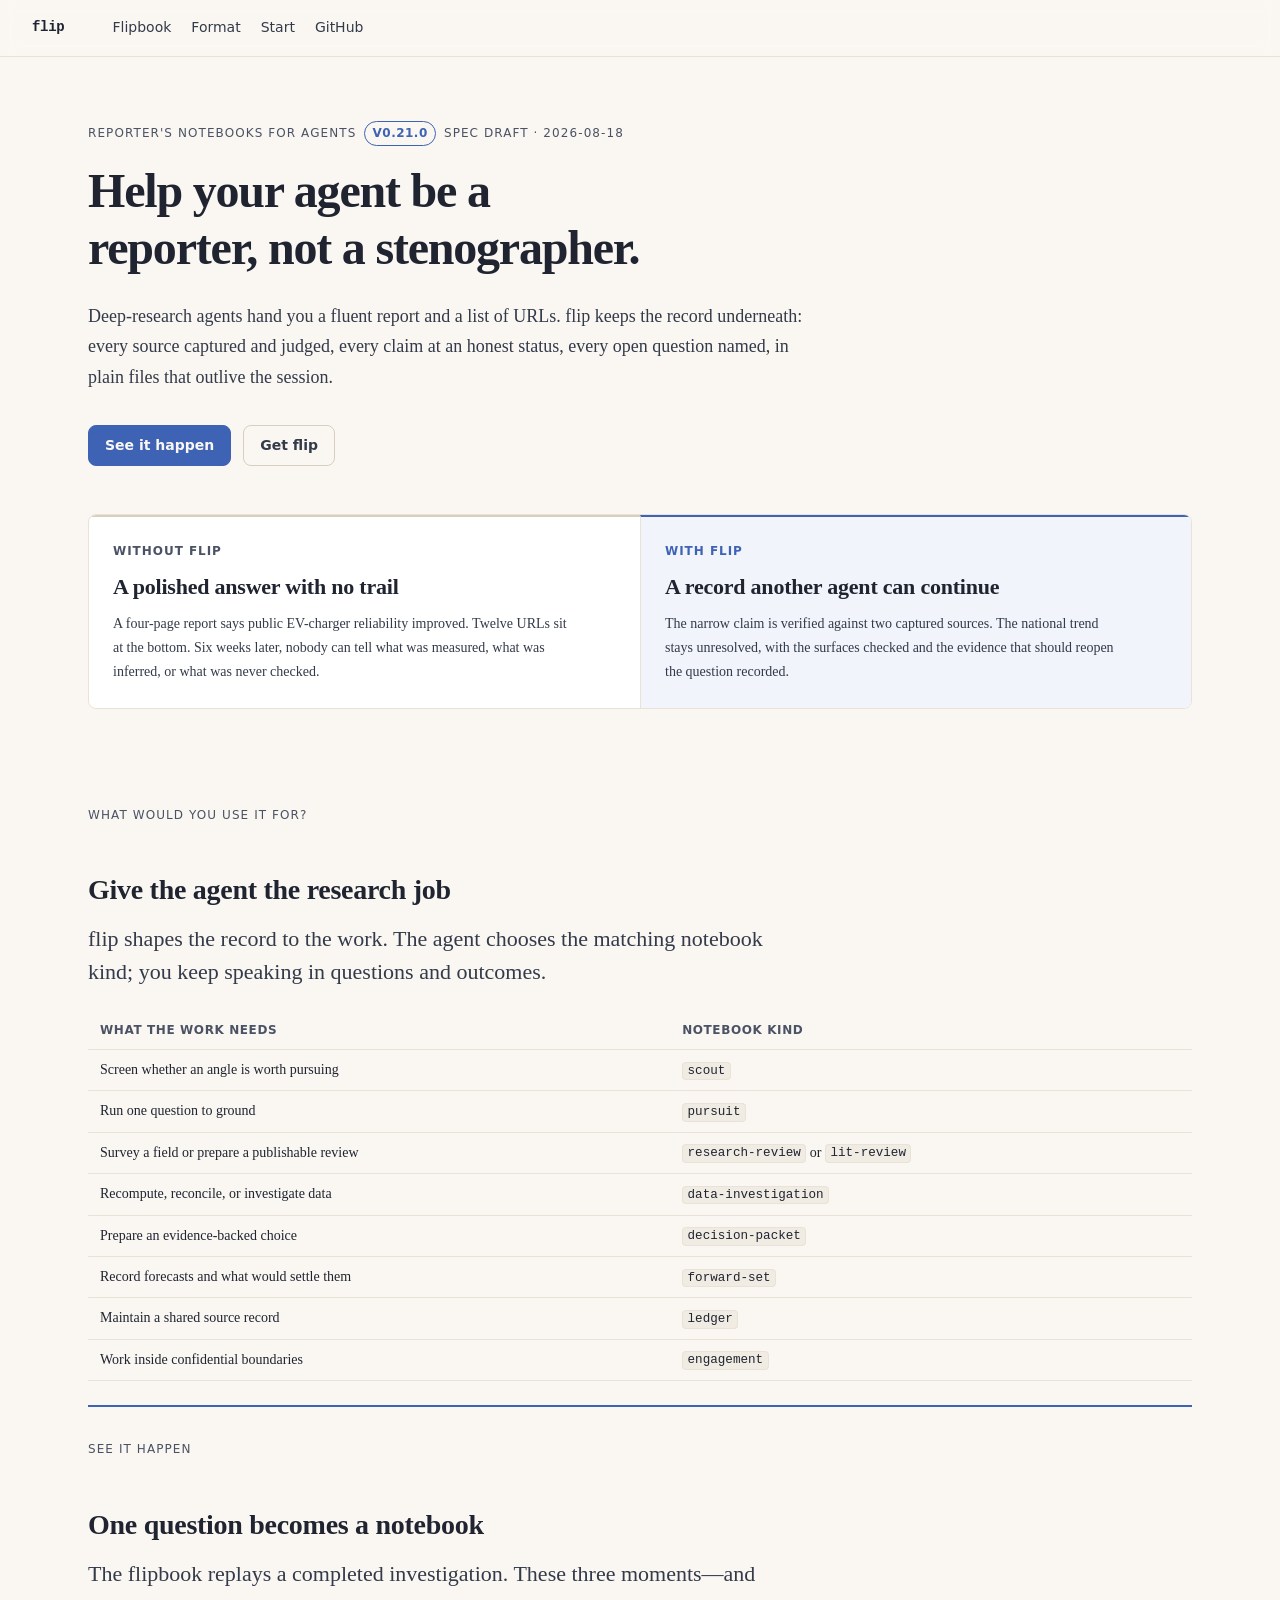
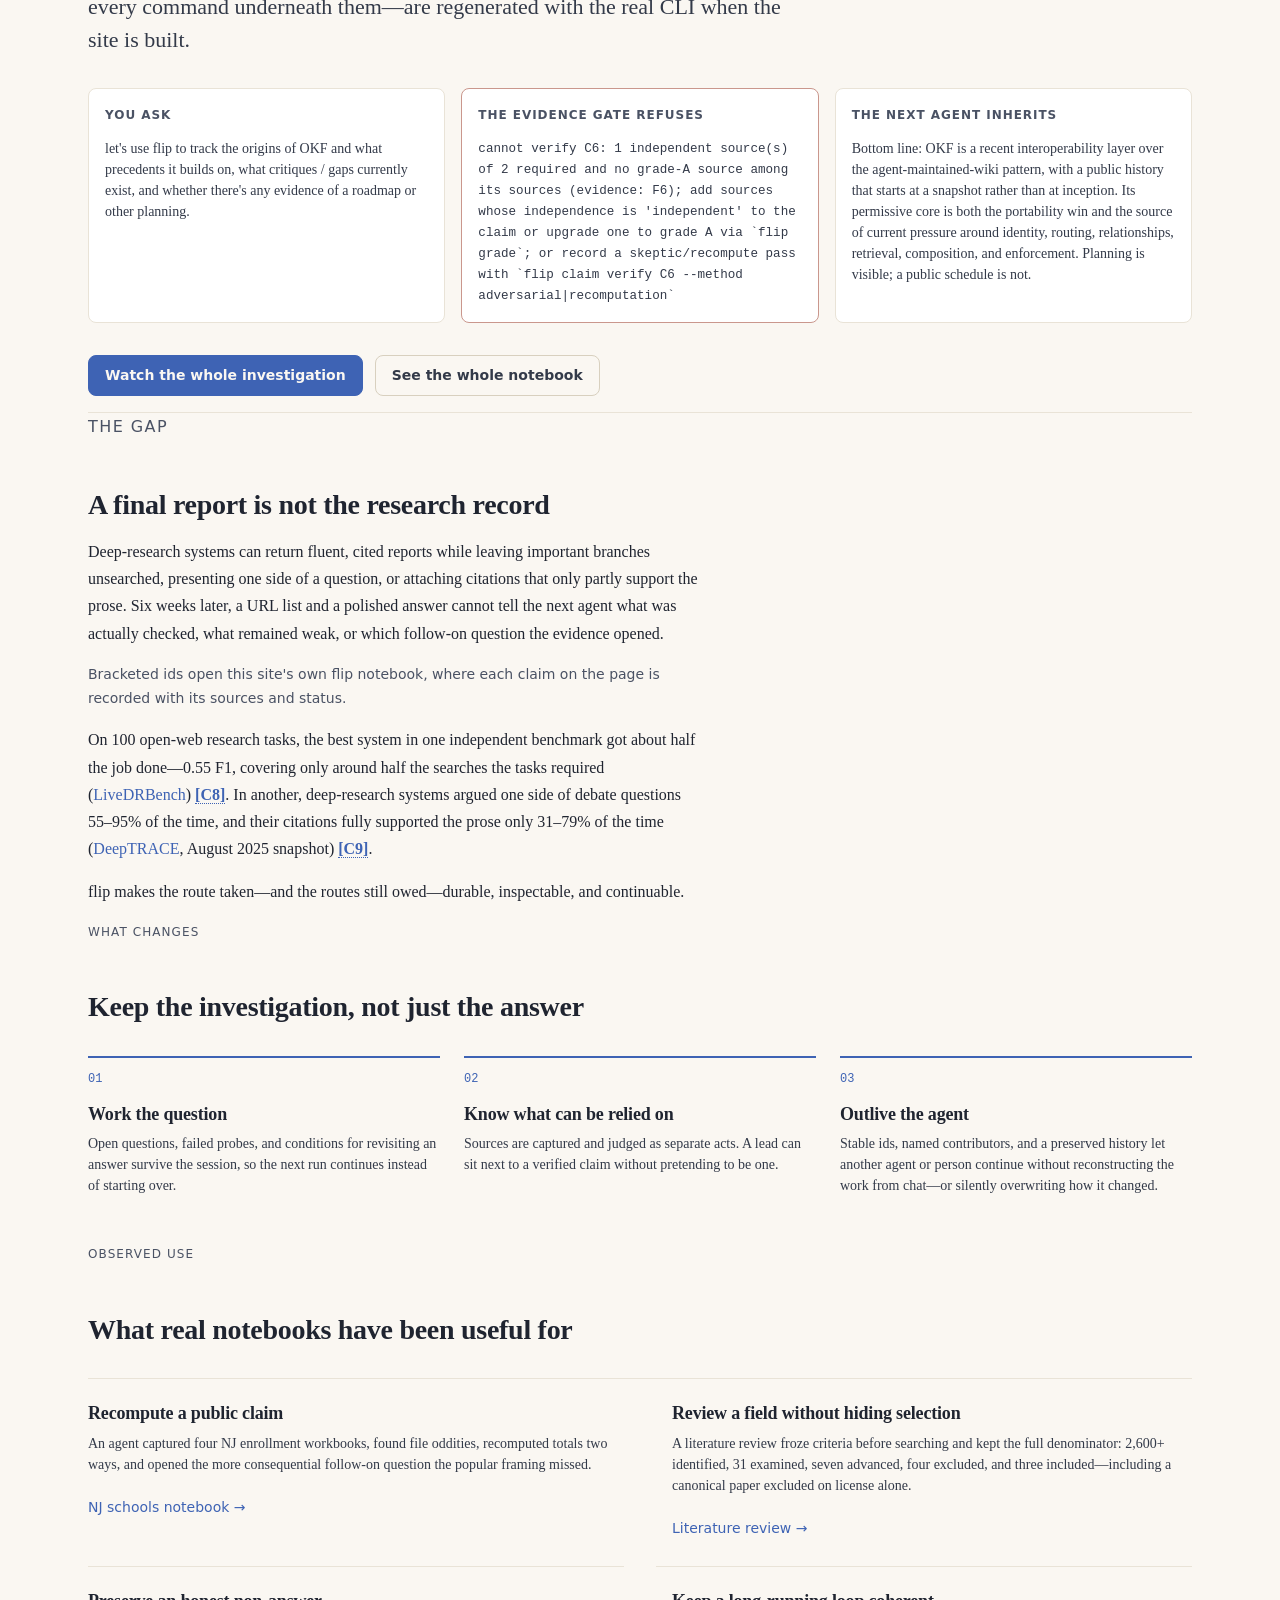
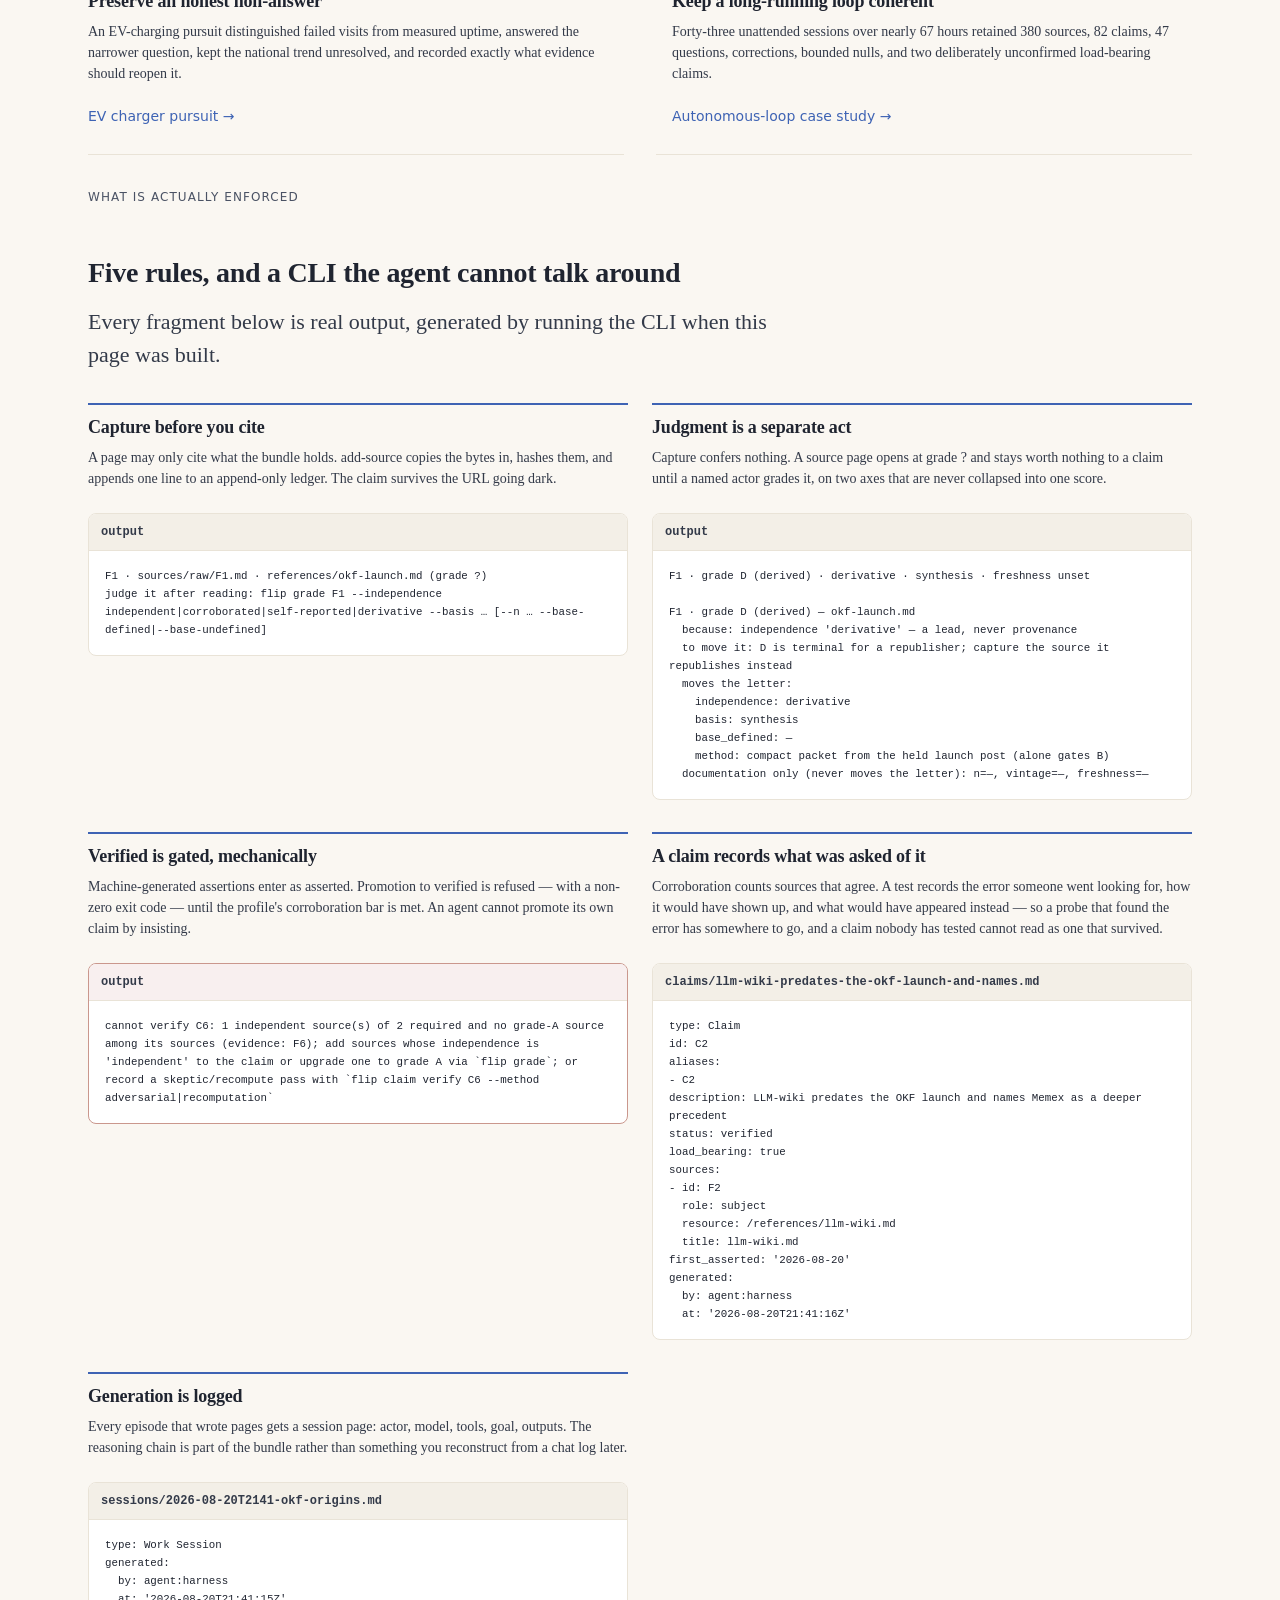
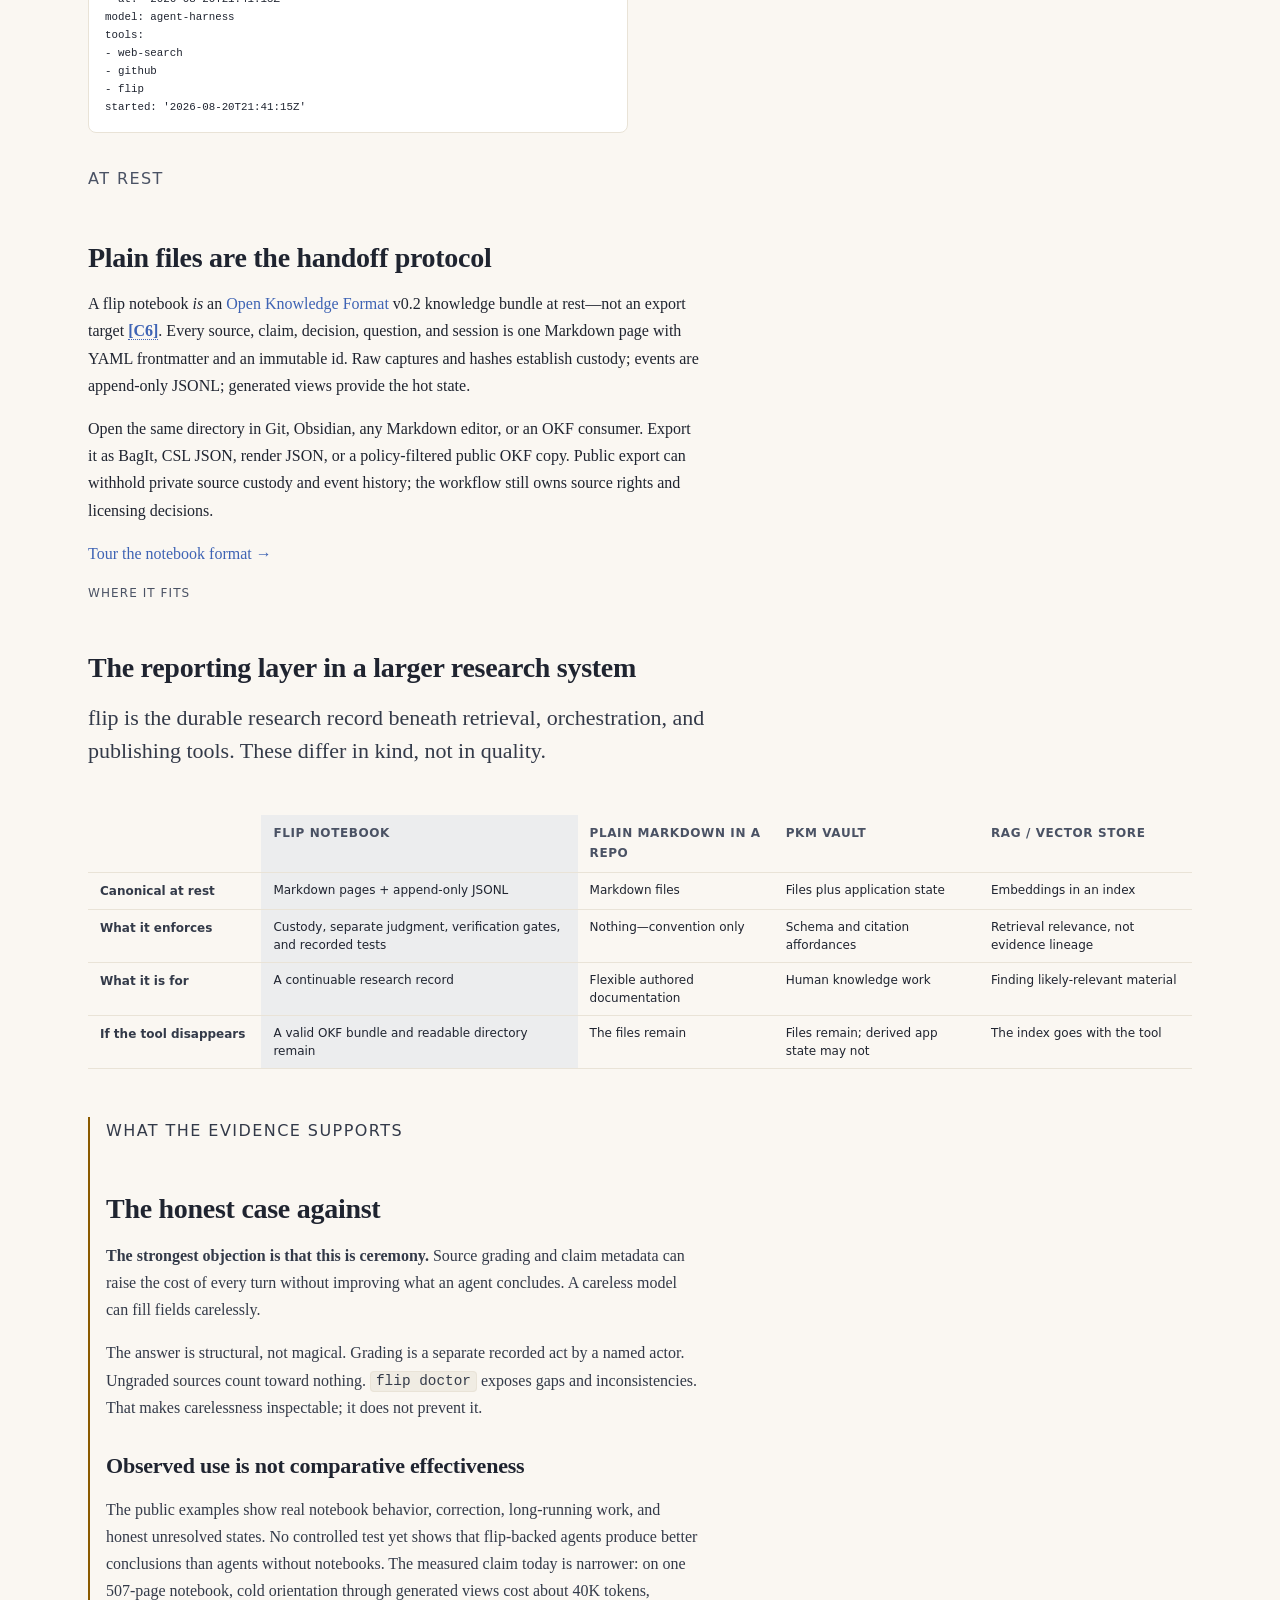
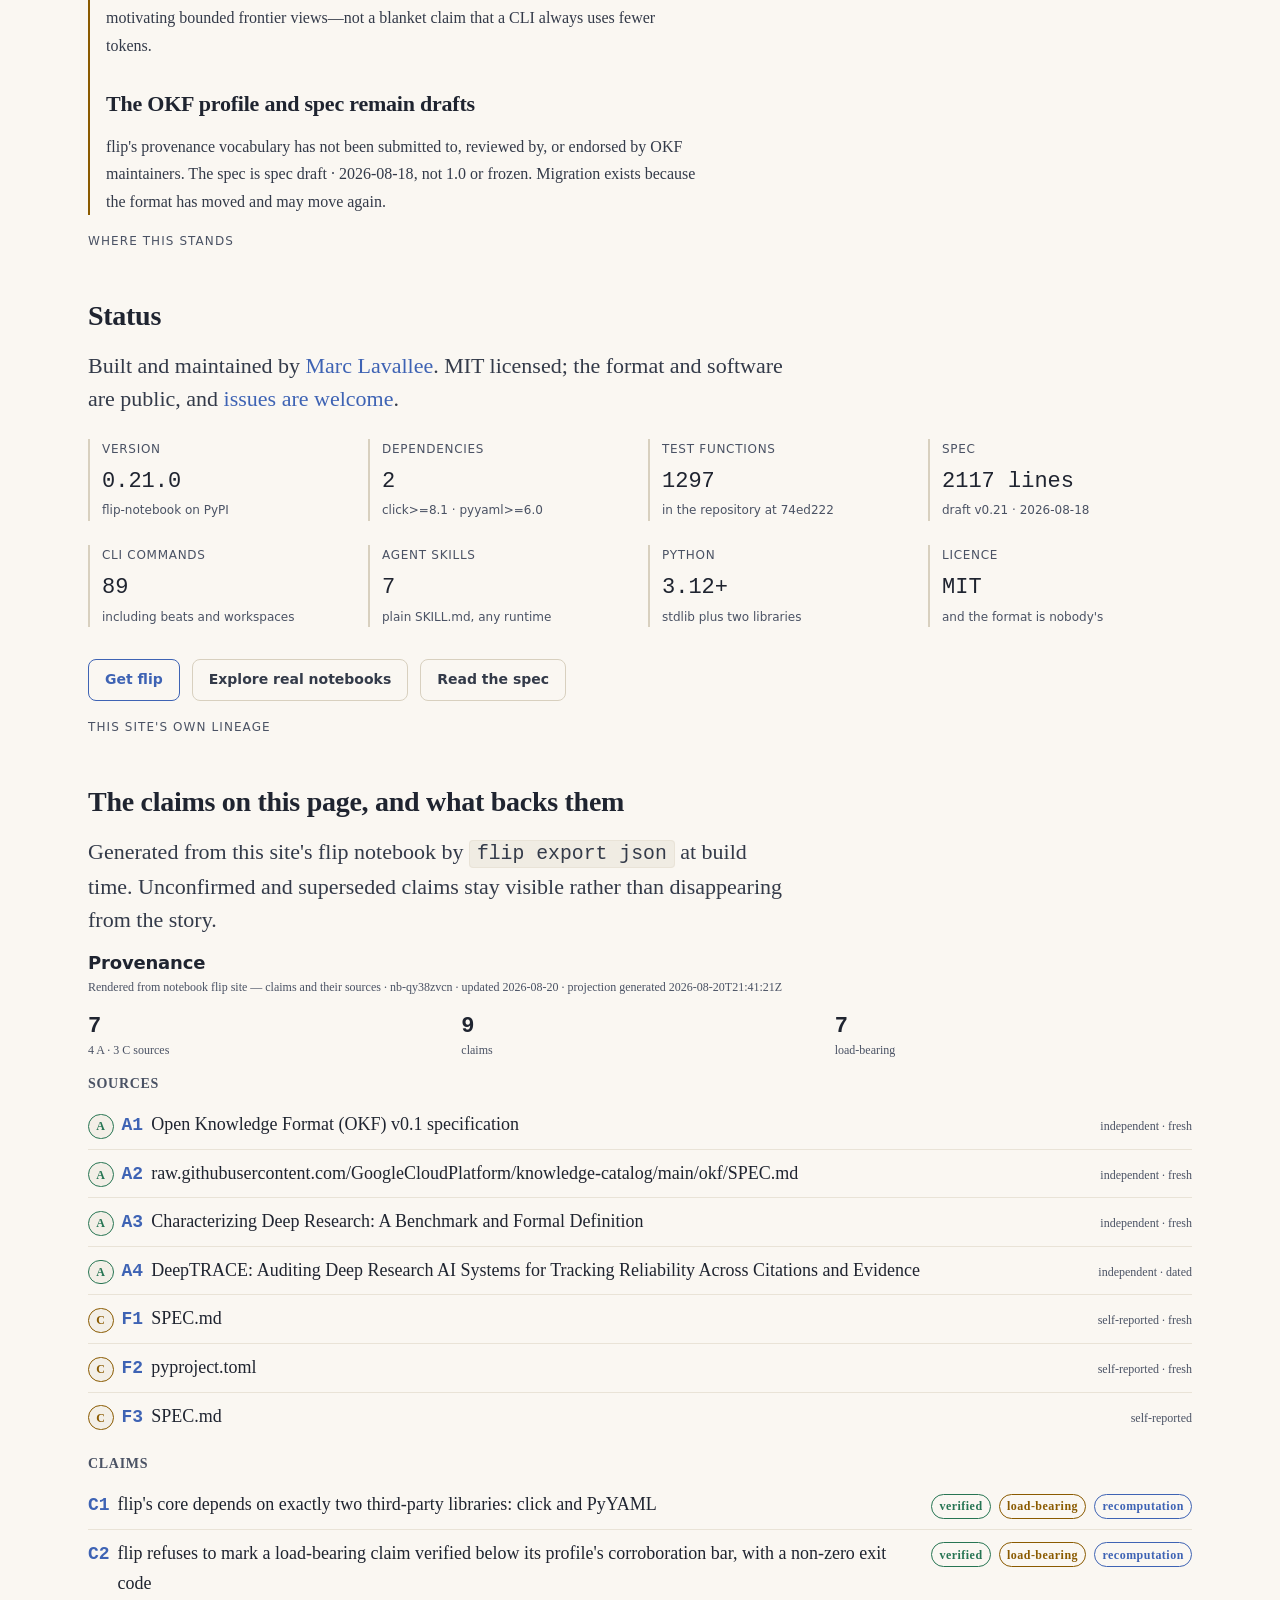
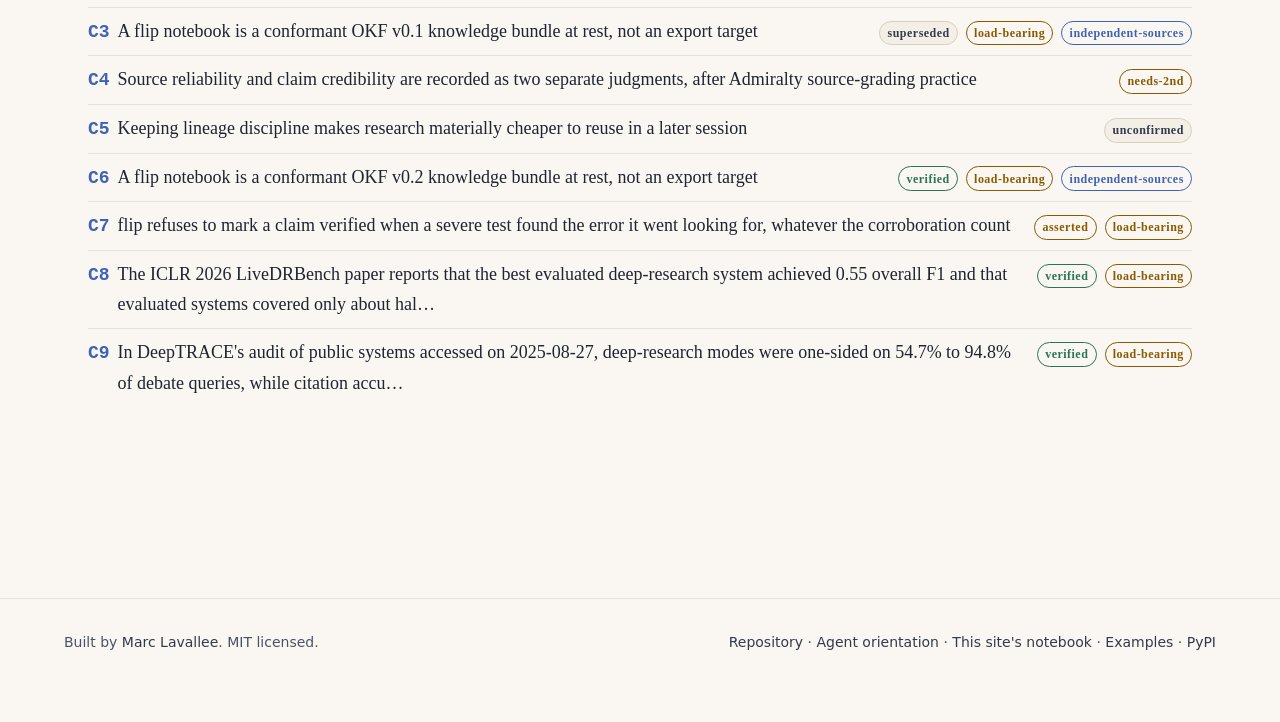
==== commit 6f1821a0: "marketing: sharpen the headline" ====
--- a/website/site/index.html
+++ b/website/site/index.html
@@ -4,7 +4,7 @@
 <meta charset="utf-8">
 <meta name="viewport" content="width=device-width, initial-scale=1">
 <title>flip — reporter's notebooks for agents</title>
-<meta name="description" content="Deep research your next agent can pick up where this one left off: captured sources, honest claim states, open questions, and a durable record in plain files.">
+<meta name="description" content="Help your agent be a reporter, not a stenographer. flip keeps captured sources, honest claim states, and open questions in a record that outlives the session.">
 <link rel="icon" href="lib/artoo-kit/favicon.svg">
 <link rel="stylesheet" href="lib/artoo-kit/tokens.css">
 <link rel="stylesheet" href="lib/artoo-kit/base.css">
@@ -33,7 +33,7 @@
       <span class="badge badge--accent" data-fact="version">v0.21</span>
       <span data-fact="spec-status">draft spec</span>
     </p>
-    <h1>Deep research your next agent can pick up where this one left off.</h1>
+    <h1>Help your agent be a reporter, not a stenographer.</h1>
     <p class="hero__dek">Deep-research agents hand you a fluent report and a list of
       URLs. flip keeps the record underneath: every source captured and judged, every
       claim at an honest status, every open question named, in plain files that
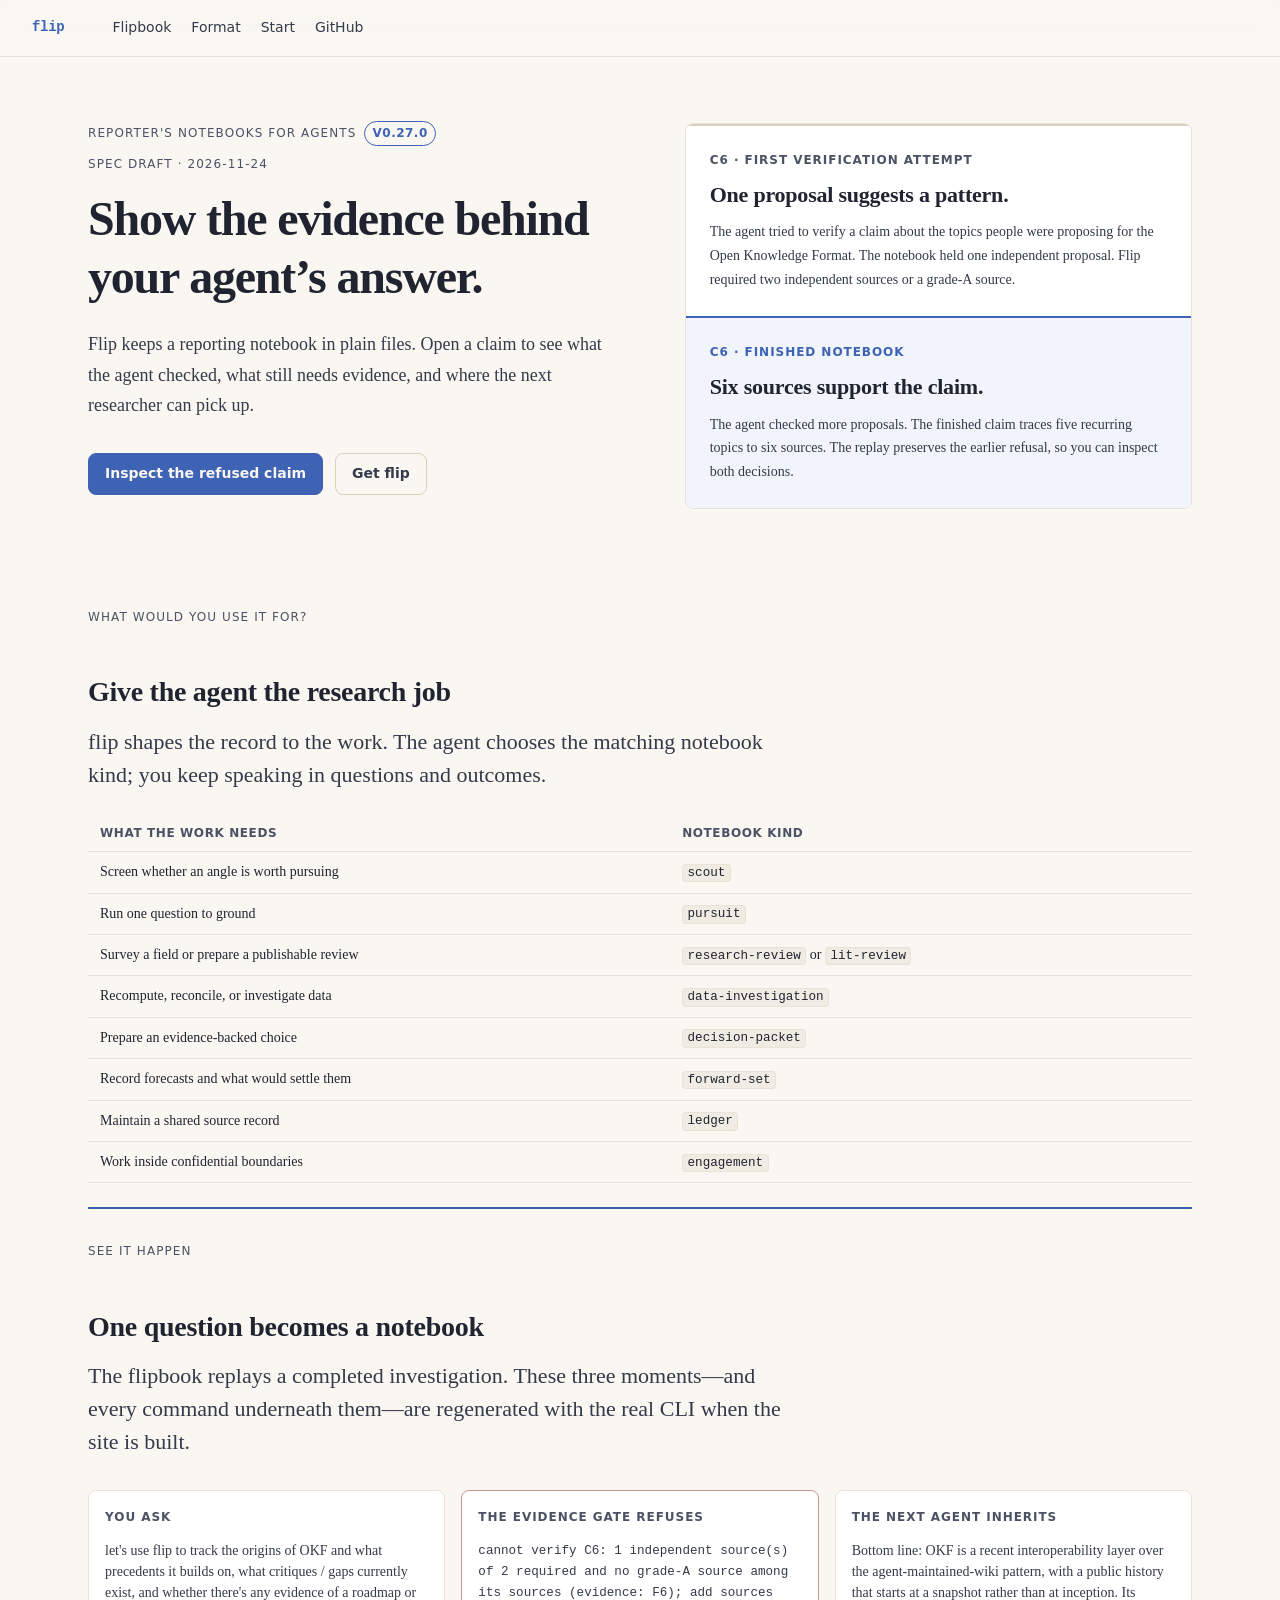
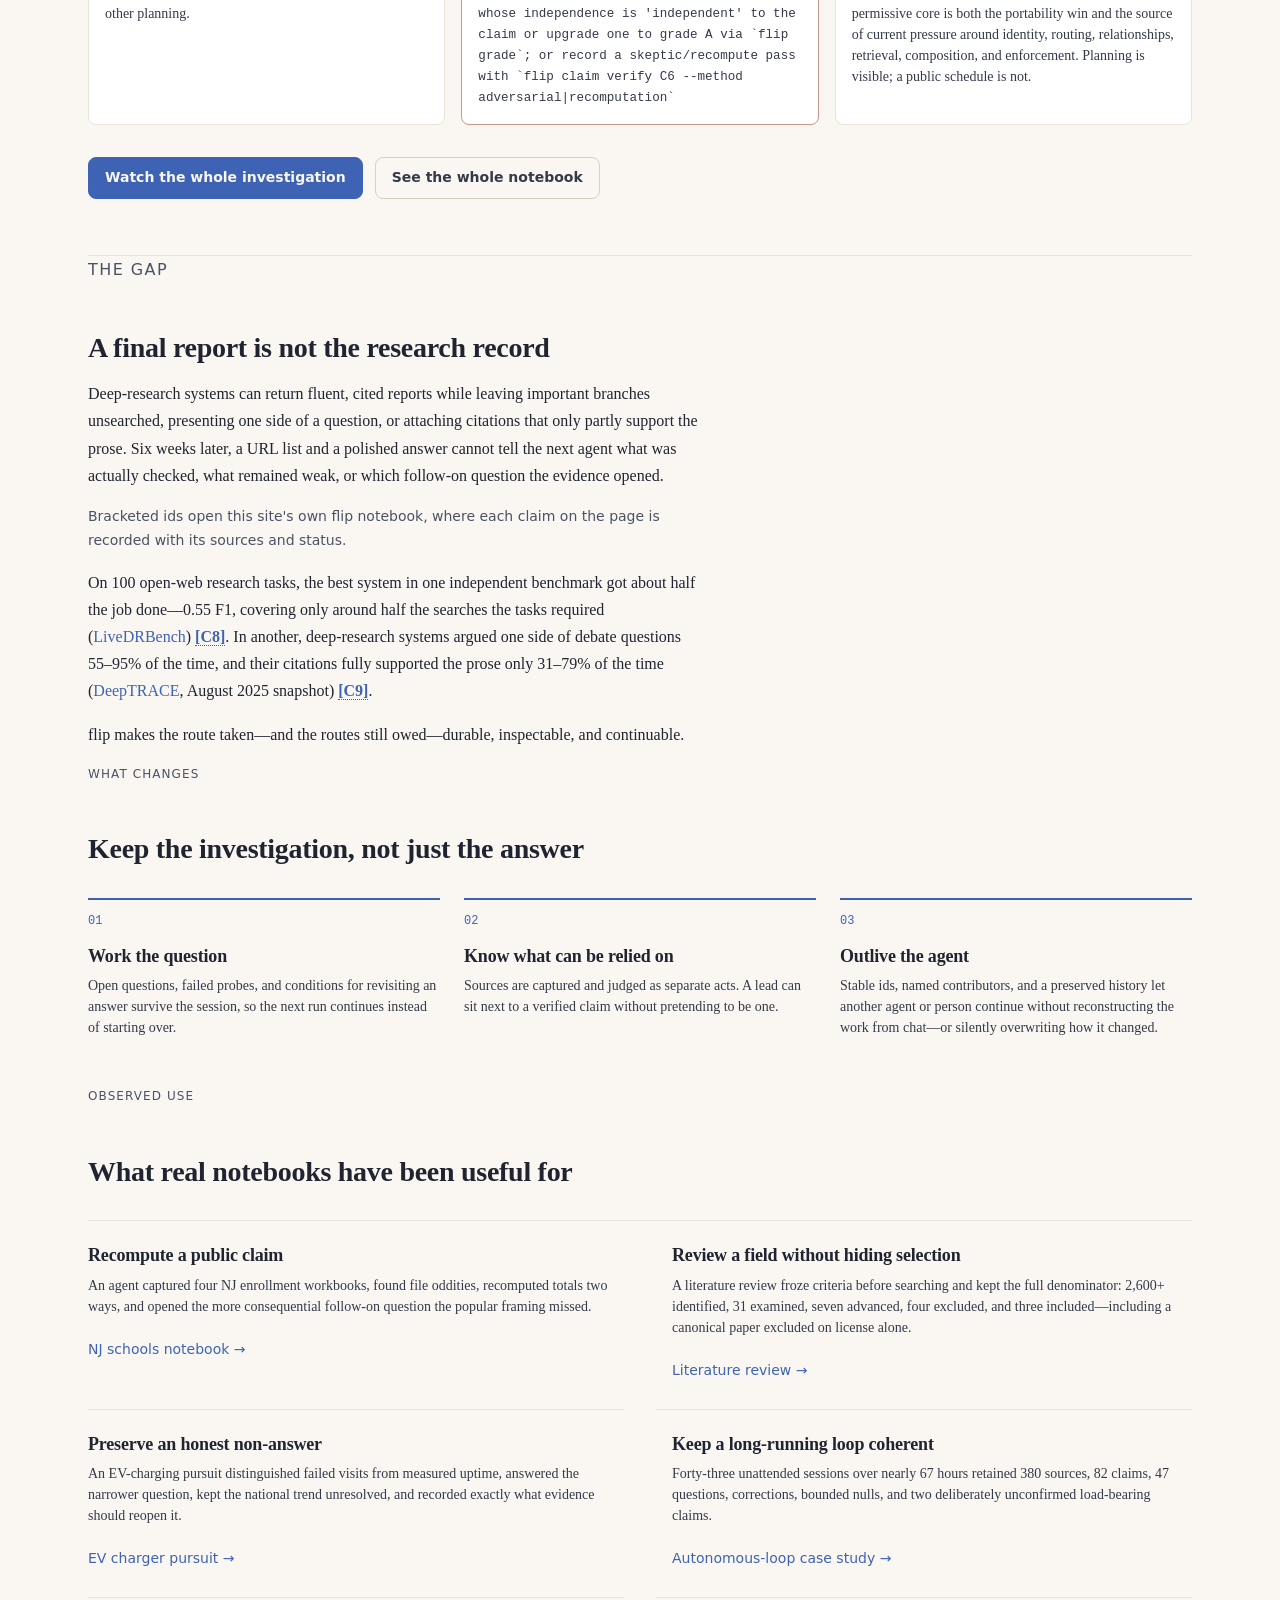
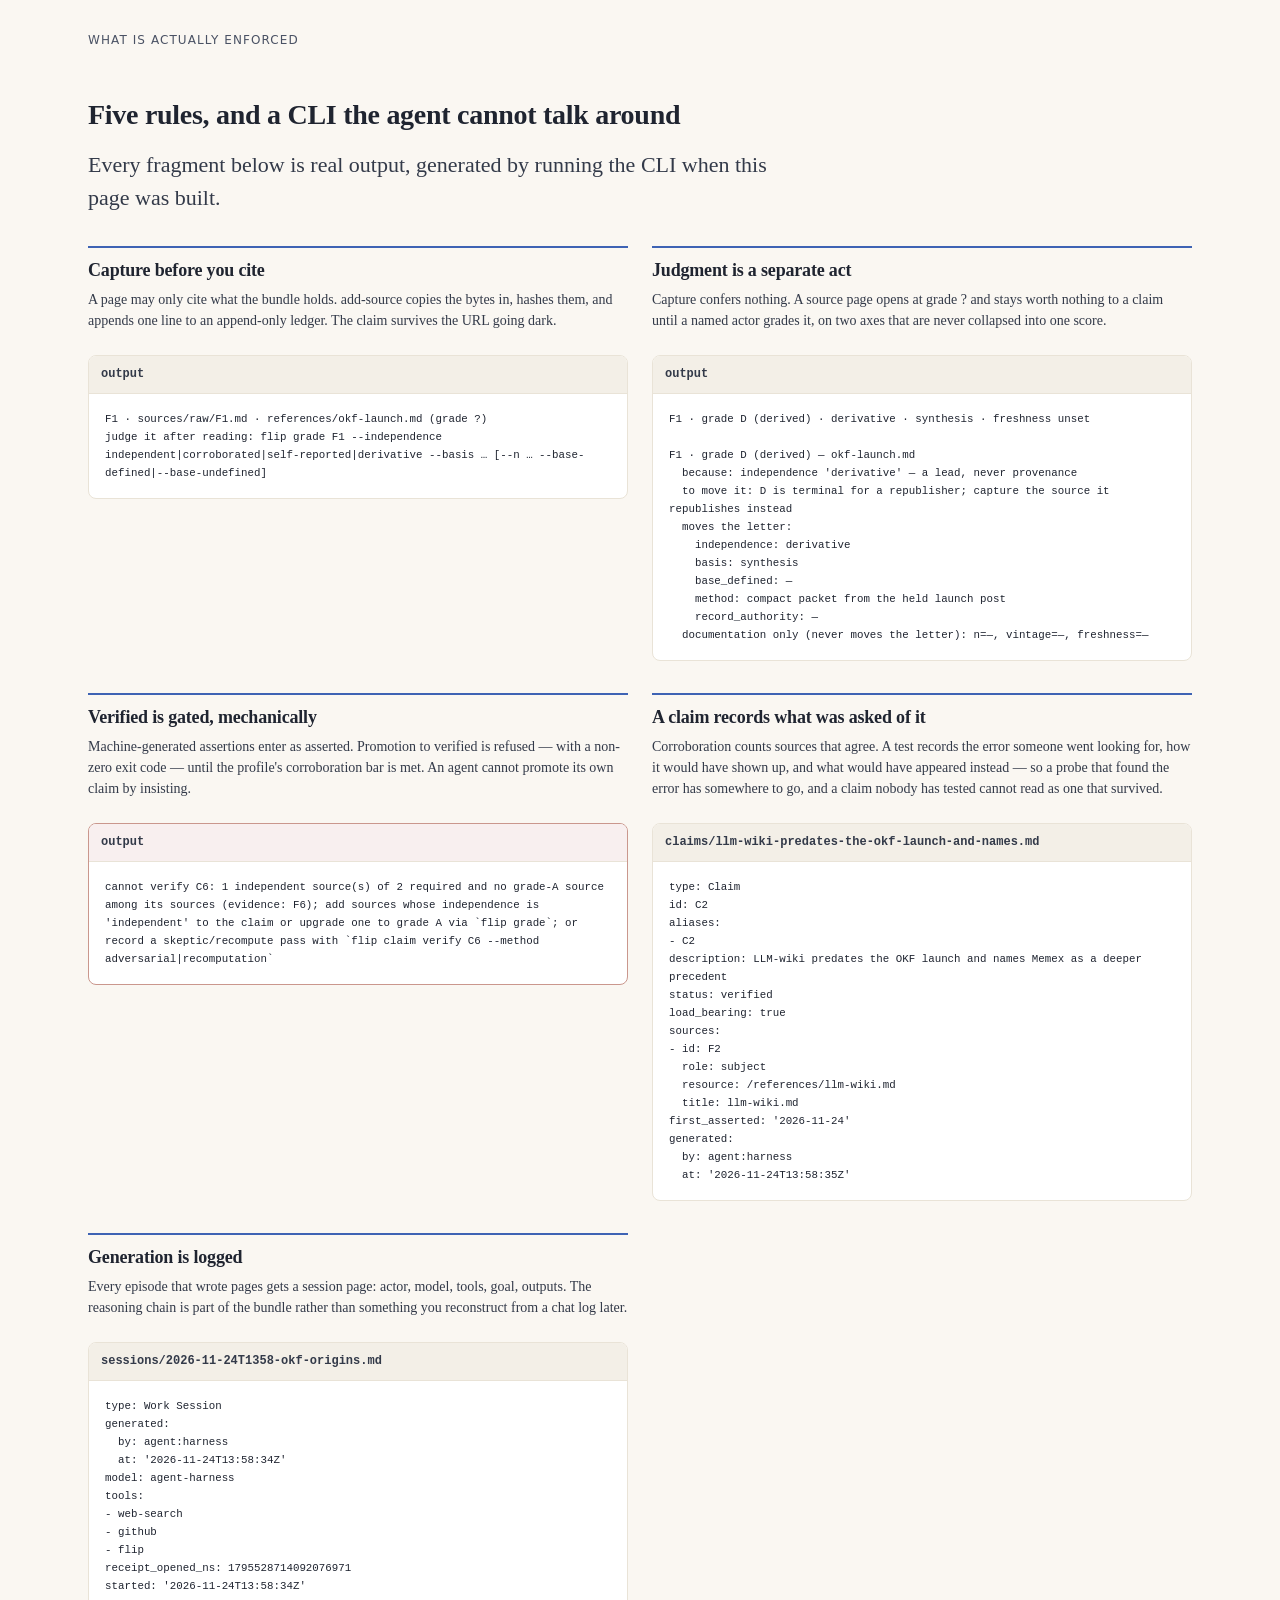
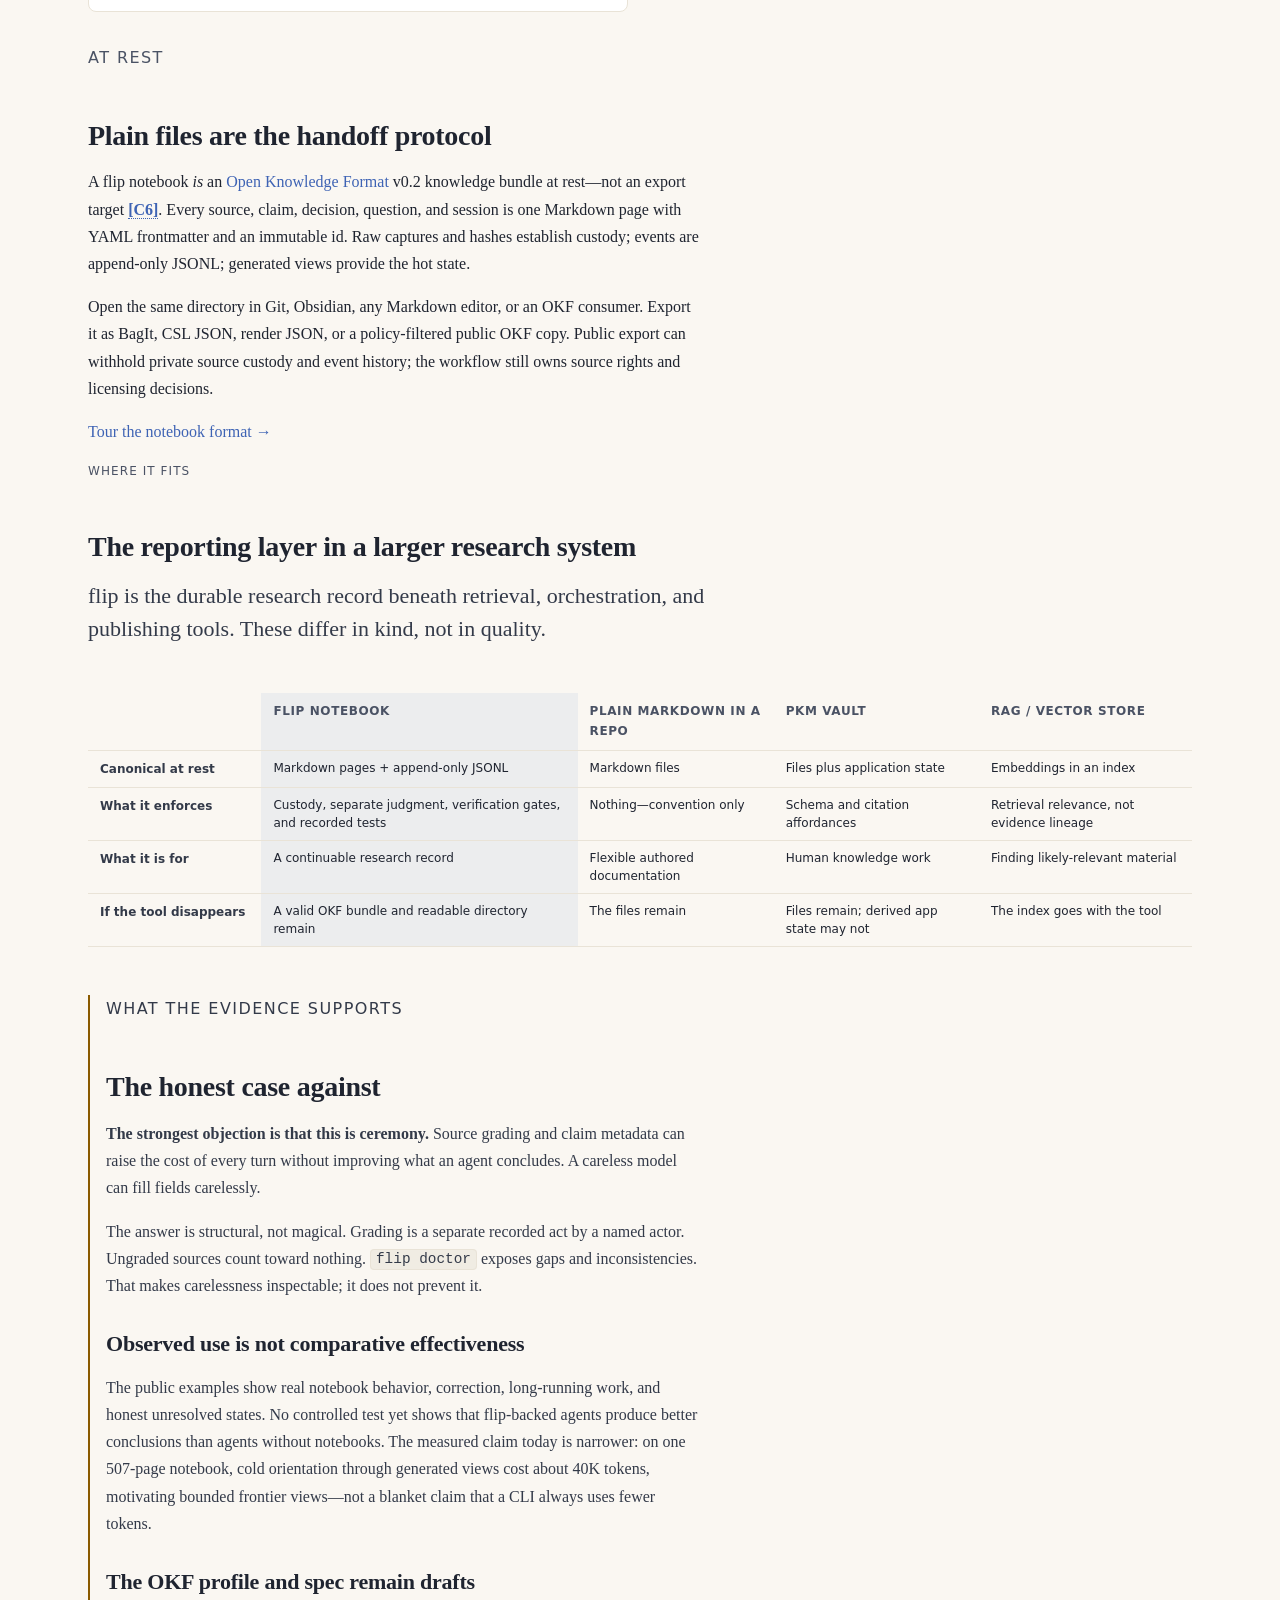
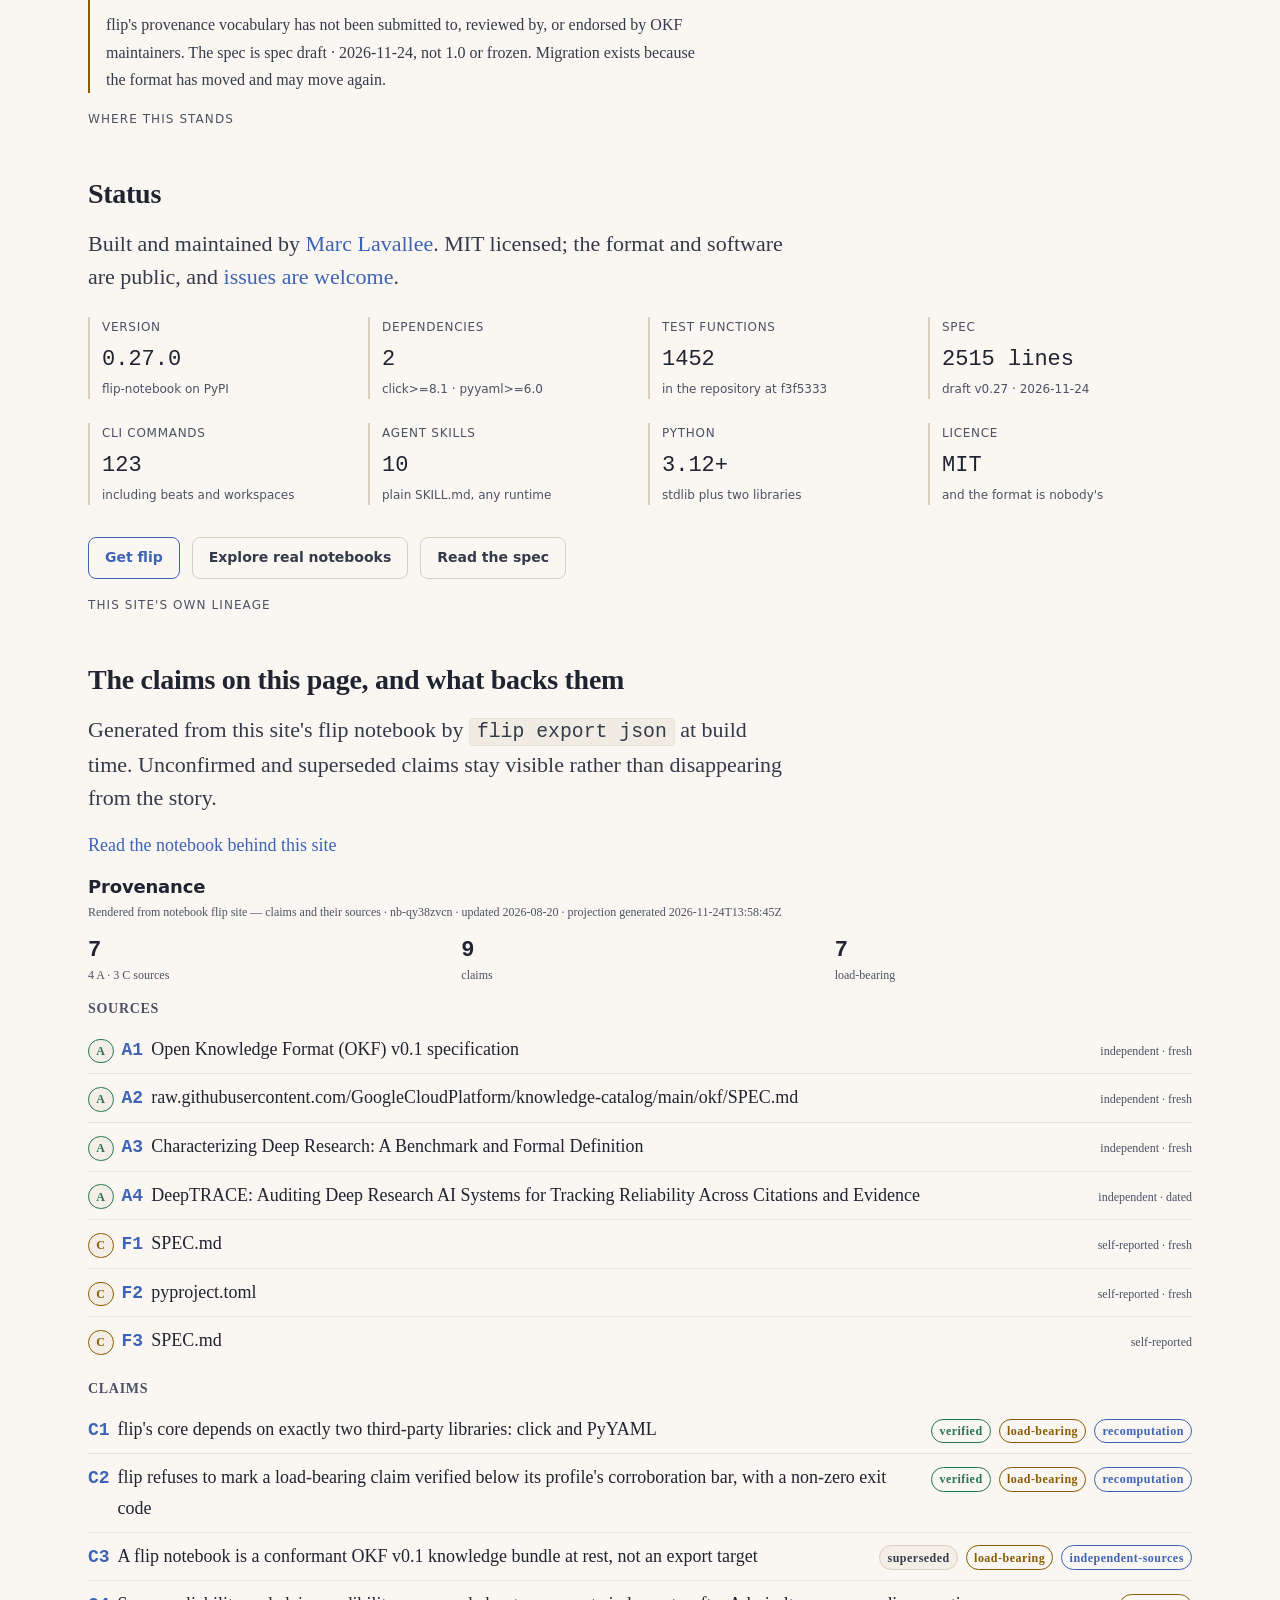
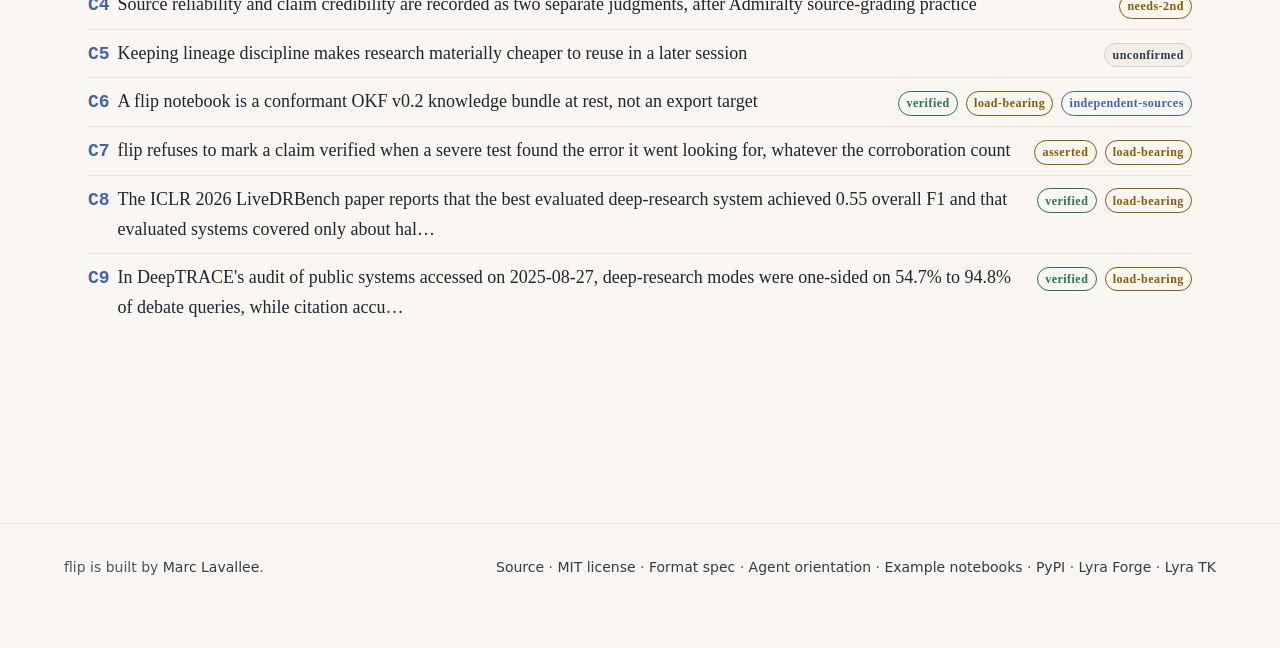
==== commit 957efa1b: "Follow a refused verification through to its sources on the Flip site" ====
--- a/website/site/index.html
+++ b/website/site/index.html
@@ -14,9 +14,9 @@
 </head>
 <body>
 
-<nav class="site-nav">
-  <a class="brand" href="index.html">flip</a>
-  <button class="nav-toggle" type="button" aria-label="Menu">menu</button>
+<nav class="site-nav" aria-label="Primary">
+  <a class="brand" href="index.html" aria-current="page">flip</a>
+  <button class="nav-toggle" type="button" aria-label="Menu" aria-controls="primary-navigation" aria-expanded="false">menu</button>
   <div class="nav-links">
     <a href="flipbook.html">Flipbook</a>
     <a href="spec.html">Format</a>
@@ -30,33 +30,26 @@
   <div class="hero__intro">
     <p class="hero__kicker">
       <span>Reporter's notebooks for agents</span>
-      <span class="badge badge--accent" data-fact="version">v0.21</span>
+      <span class="badge badge--accent" data-fact="version">Release</span>
       <span data-fact="spec-status">draft spec</span>
     </p>
-    <h1>Help your agent be a reporter, not a stenographer.</h1>
-    <p class="hero__dek">Deep-research agents hand you a fluent report and a list of
-      URLs. flip keeps the record underneath: every source captured and judged, every
-      claim at an honest status, every open question named, in plain files that
-      outlive the session.</p>
+    <h1>Show the evidence behind your agent’s answer.</h1>
+    <p class="hero__dek">Flip keeps a reporting notebook in plain files. Open a claim to see what the agent checked, what still needs evidence, and where the next researcher can pick up.</p>
     <p class="hero__actions">
-      <a class="btn btn--solid" href="flipbook.html">See it happen</a>
+      <a class="btn btn--solid" href="flipbook.html#step-refused">Inspect the refused claim</a>
       <a class="btn btn--quiet" href="start.html#install">Get flip</a>
     </p>
   </div>
-  <div class="hero__comparison" aria-label="Research without and with flip">
+  <div class="hero__comparison" aria-label="Claim C6 in the Open Knowledge Format investigation">
     <article class="hero__state hero__state--without">
-      <p class="hero__state-label">Without flip</p>
-      <h2>A polished answer with no trail</h2>
-      <p>A four-page report says public EV-charger reliability improved. Twelve URLs
-        sit at the bottom. Six weeks later, nobody can tell what was measured, what
-        was inferred, or what was never checked.</p>
+      <p class="hero__state-label">C6 · First verification attempt</p>
+      <h2>One proposal suggests a pattern.</h2>
+      <p>The agent tried to verify a claim about the topics people were proposing for the Open Knowledge Format. The notebook held one independent proposal. Flip required two independent sources or a grade-A source.</p>
     </article>
     <article class="hero__state hero__state--with">
-      <p class="hero__state-label">With flip</p>
-      <h2>A record another agent can continue</h2>
-      <p>The narrow claim is verified against two captured sources. The national
-        trend stays unresolved, with the surfaces checked and the evidence that
-        should reopen the question recorded.</p>
+      <p class="hero__state-label">C6 · Finished notebook</p>
+      <h2>Six sources support the claim.</h2>
+      <p>The agent checked more proposals. The finished claim traces five recurring topics to six sources. The replay preserves the earlier refusal, so you can inspect both decisions.</p>
     </article>
   </div>
 </header>
@@ -294,7 +287,7 @@
 
     <h3>The OKF profile and spec remain drafts</h3>
     <p>flip's provenance vocabulary has not been submitted to, reviewed by, or endorsed
-      by OKF maintainers. The spec is <span data-fact="spec-status">draft v0.21</span>,
+      by OKF maintainers. The spec is <span data-fact="spec-status">draft</span>,
       not 1.0 or frozen. Migration exists because the format has moved and may move
       again.</p>
   </section>
@@ -320,20 +313,26 @@
     <p class="lede">Generated from this site's flip notebook by
       <code>flip export json</code> at build time. Unconfirmed and superseded claims
       stay visible rather than disappearing from the story.</p>
+    <p><a href="https://github.com/lavallee/flip/tree/main/website/notebook">Read the notebook behind this site</a></p>
     <div data-artoo-provenance></div>
   </section>
 
 </main>
 
-<footer class="site-foot">
+
+
+<footer class="site-foot" aria-label="Project information">
   <div class="site-foot__inner">
-    <p>Built by <a href="https://github.com/lavallee">Marc Lavallee</a>. MIT licensed.</p>
+    <p>flip is built by <a href="https://github.com/lavallee">Marc Lavallee</a>.</p>
     <p>
-      <a href="https://github.com/lavallee/flip">Repository</a> ·
+      <a href="https://github.com/lavallee/flip">Source</a> ·
+      <a href="https://github.com/lavallee/flip/blob/main/LICENSE">MIT license</a> ·
+      <a href="https://github.com/lavallee/flip/blob/main/SPEC.md">Format spec</a> ·
       <a href="https://github.com/lavallee/flip/blob/main/docs/agent-orientation.md">Agent orientation</a> ·
-      <a href="https://github.com/lavallee/flip/tree/main/website/notebook">This site's notebook</a> ·
-      <a href="https://github.com/lavallee/flip-examples">Examples</a> ·
-      <a href="https://pypi.org/project/flip-notebook/">PyPI</a>
+      <a href="https://github.com/lavallee/flip-examples">Example notebooks</a> ·
+      <a href="https://pypi.org/project/flip-notebook/">PyPI</a> ·
+      <a href="https://lyra-forge.com/">Lyra Forge</a> ·
+      <a href="https://www.lyra-tk.com/">Lyra TK</a>
     </p>
   </div>
 </footer>
--- a/website/site/lib/artoo-kit/tokens.css
+++ b/website/site/lib/artoo-kit/tokens.css
@@ -81,6 +81,7 @@
   --sp-4: 1rem;
   --sp-6: 1.5rem;
   --sp-8: 2rem;
+  --sp-10: 2.5rem;
   --sp-12: 3rem;
   --sp-16: 4rem;
   --sp-24: 6rem;
--- a/website/site/site.css
+++ b/website/site/site.css
@@ -20,6 +20,9 @@
 .site-nav .spacer {
   margin-left: auto;
 }
+
+/* Deep links must remain readable beneath the sticky shared navigation. */
+:target { scroll-margin-top: 5rem; }
 
 .site-foot {
   border-top: 1px solid var(--border);
@@ -105,6 +108,13 @@
   color: var(--danger);
   background: color-mix(in srgb, var(--danger) 8%, var(--surface));
 }
+
+/* The start page (and the 404) end in the boxed small-print note; the note's
+   margin on top of main's sp-24 bottom padding and the footer's own sp-24
+   margin left a blank half-screen under the note at every width. The note's
+   own margin is rhythm enough; the page keeps a small pad above the footer. */
+.page--narrow { padding-bottom: var(--sp-6); }
+.page--narrow .demo-note:last-child { margin-bottom: 0; }
 
 /* A command line. Not a fake terminal — a labelled instruction you can copy. */
 
@@ -934,6 +944,91 @@
   .use-cases article:nth-child(even) { padding-left: 0; padding-right: 0; }
   .cmd--prompt { flex-wrap: wrap; }
   .cmd--prompt .copy { margin-left: 0; }
+
+  /* SPEC links in the flipbook walkthrough and spec panes are longer than a
+     phone screen is wide; nowrap pushed the whole page sideways. Let them
+     wrap like every other label at this width. */
+  .spec-link { white-space: normal; }
+
+  /* The tree's screen-reader marker sits after a nowrap path, so at its
+     static position it parks past the viewport edge and still pushes the
+     page sideways. It is clipped and invisible, so pinning it to the start
+     of the line changes nothing on screen. */
+  .tree .visually-hidden { left: 0; }
+
+  /* On phones the work/kind table reflows into stacked need -> kind pairs
+     instead of scrolling sideways; desktop rendering is untouched. */
+  .jobs-intro .table-wrap { overflow-x: visible; }
+  .jobs-intro .job-table { min-width: 0; }
+  .jobs-intro .job-table thead { display: none; }
+  .jobs-intro .job-table,
+  .jobs-intro .job-table tbody { display: block; width: 100%; }
+  .jobs-intro .job-table tr {
+    display: block;
+    border: 1px solid var(--border);
+    border-radius: var(--radius);
+    padding: var(--sp-3);
+    margin-bottom: var(--sp-3);
+  }
+  .jobs-intro .job-table td {
+    display: block;
+    width: 100%;
+    border-bottom: 0;
+    padding: 0;
+  }
+  .jobs-intro .job-table td:last-child { margin-top: var(--sp-2); white-space: normal; }
+
+  /* Shell command lines reflow like the prompt blocks already do: the code
+     wraps instead of clipping mid-token, and the copy button drops onto its
+     own row inside the card rather than parking far past the viewport edge
+     (it sat at x=532-1302 on a 390px phone, unreachable). */
+  .cmd { flex-wrap: wrap; }
+  .cmd .copy { margin-left: 0; }
+  .cmd code { white-space: pre-wrap; overflow-wrap: anywhere; }
+
+  /* Inline code chips used to break at their internal hyphen on narrow lines
+     ("lit-" / "review"). An inline chip is one visual token, so make it
+     atomic: line breaking happens between chips, never inside one. */
+  .page--narrow p code { display: inline-block; }
+
+  /* The entity tables on the spec tour and the notebook panels are 560-885px
+     wide and clipped inside .table-wrap on a phone, hiding decisive columns.
+     Follow the homepage jobs-table pattern: at phone widths the wrap stops
+     side-scrolling and each row stacks into one bordered card, with the
+     column header printed above every value (data-th is set by the page's
+     own renderer; cells with no content drop out of the stack). Desktop
+     rendering of these tables is untouched. */
+  .table-wrap--stack { overflow-x: visible; }
+  .table-wrap--stack table { min-width: 0; }
+  .table-wrap--stack thead { display: none; }
+  .table-wrap--stack table,
+  .table-wrap--stack tbody { display: block; width: 100%; }
+  .table-wrap--stack tr {
+    display: block;
+    border: 1px solid var(--border);
+    border-radius: var(--radius);
+    padding: var(--sp-3);
+    margin-bottom: var(--sp-3);
+  }
+  .table-wrap--stack td {
+    display: block;
+    width: 100%;
+    border-bottom: 0;
+    padding: 0;
+    white-space: normal;
+  }
+  .table-wrap--stack td + td { margin-top: var(--sp-2); }
+  .table-wrap--stack td[data-th]::before {
+    content: attr(data-th);
+    display: block;
+    margin-bottom: var(--sp-1);
+    font-family: var(--font-ui);
+    font-size: 0.68rem;
+    letter-spacing: 0.05em;
+    text-transform: uppercase;
+    color: var(--muted);
+  }
+  .table-wrap--stack td:empty { display: none; }
 }
 
 @media (prefers-reduced-motion: reduce) {
@@ -1294,3 +1389,10 @@
 .nb__md table { min-width: 0; font-size: var(--text-xs); margin: 0; }
 .nb__md .table-wrap { margin: 0 0 var(--sp-3); }
 .nb__md hr { border: 0; border-top: 1px solid var(--border); margin: var(--sp-4) 0; }
+
+@media (min-width: 850px) {
+  .hero { display:grid; grid-template-columns:minmax(0,1.05fr) minmax(0,1fr); gap:clamp(2rem,5vw,5rem); align-items:center; }
+  .hero__comparison { margin-top:0; grid-template-columns:1fr; }
+  .hero__state + .hero__state { border-left:0; }
+}
+.fb__exchange:target, .nb tr:target { outline:2px solid var(--accent); outline-offset:-2px; }
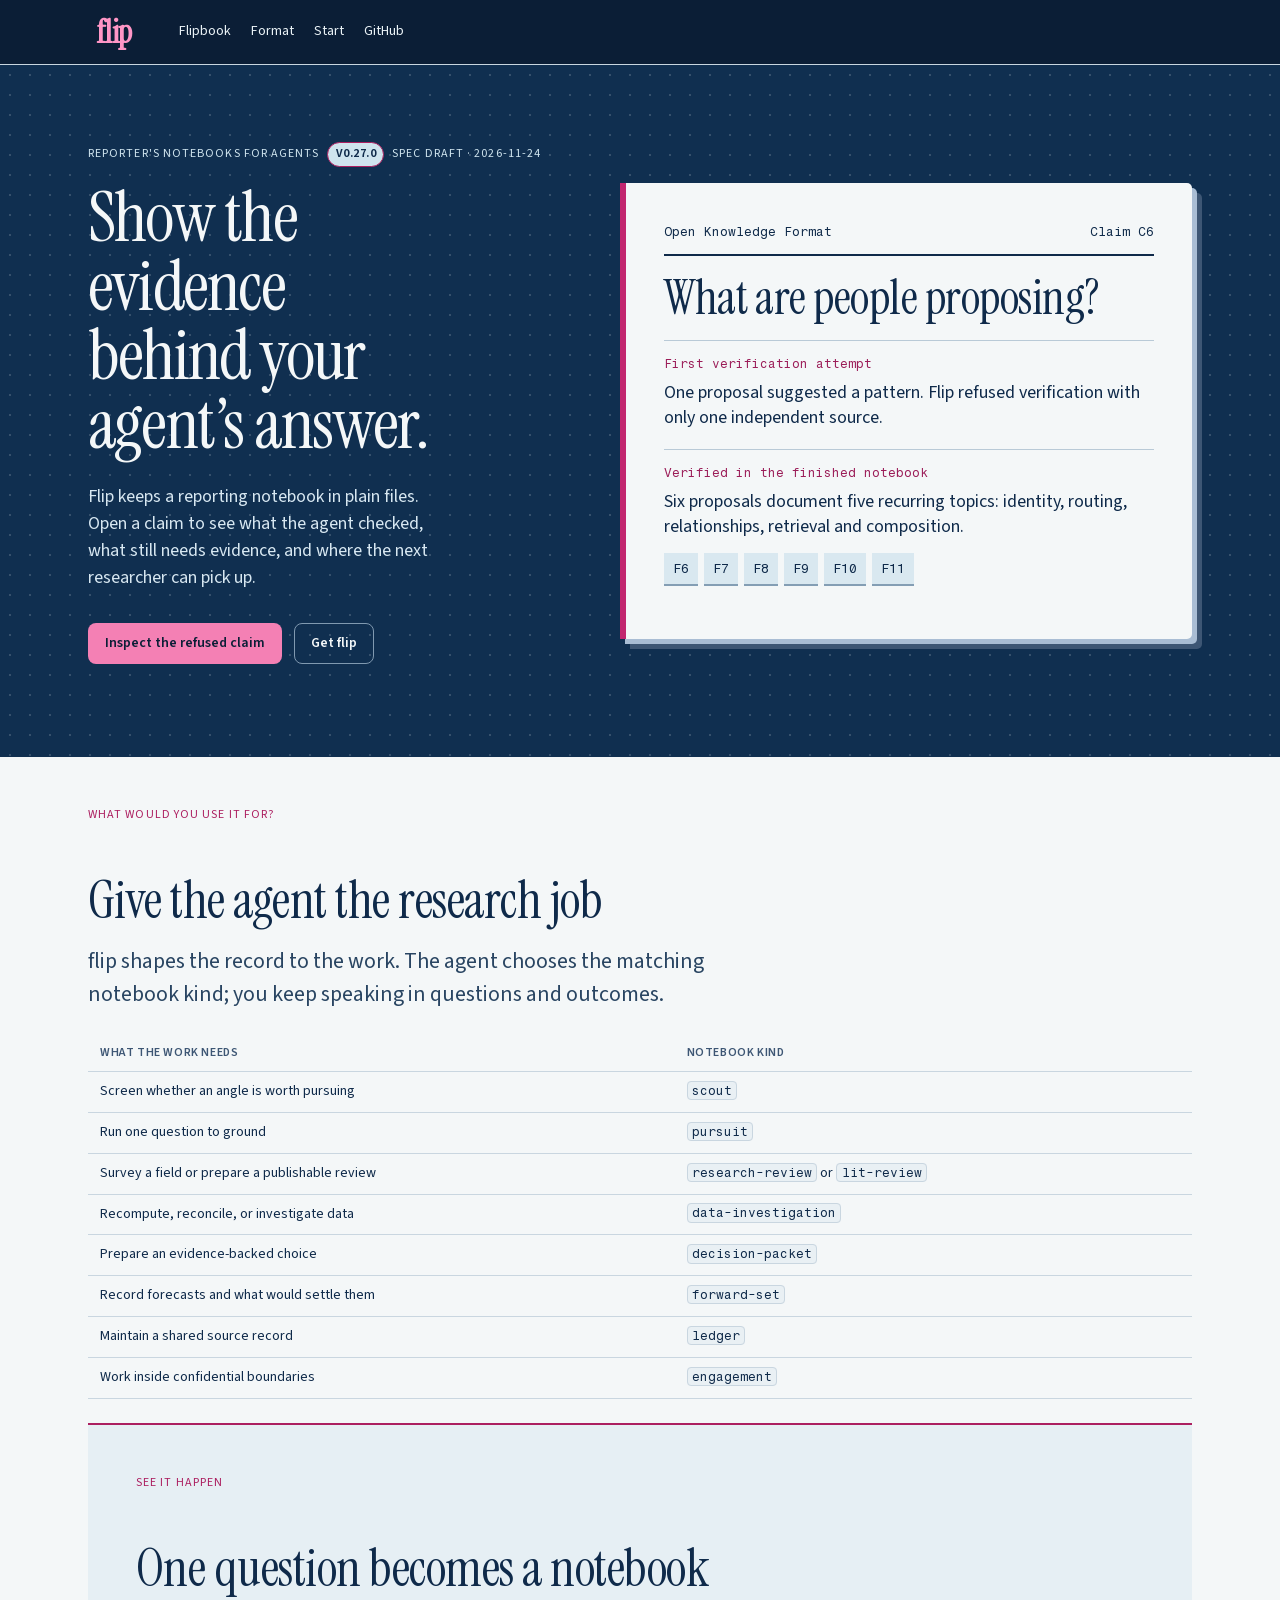
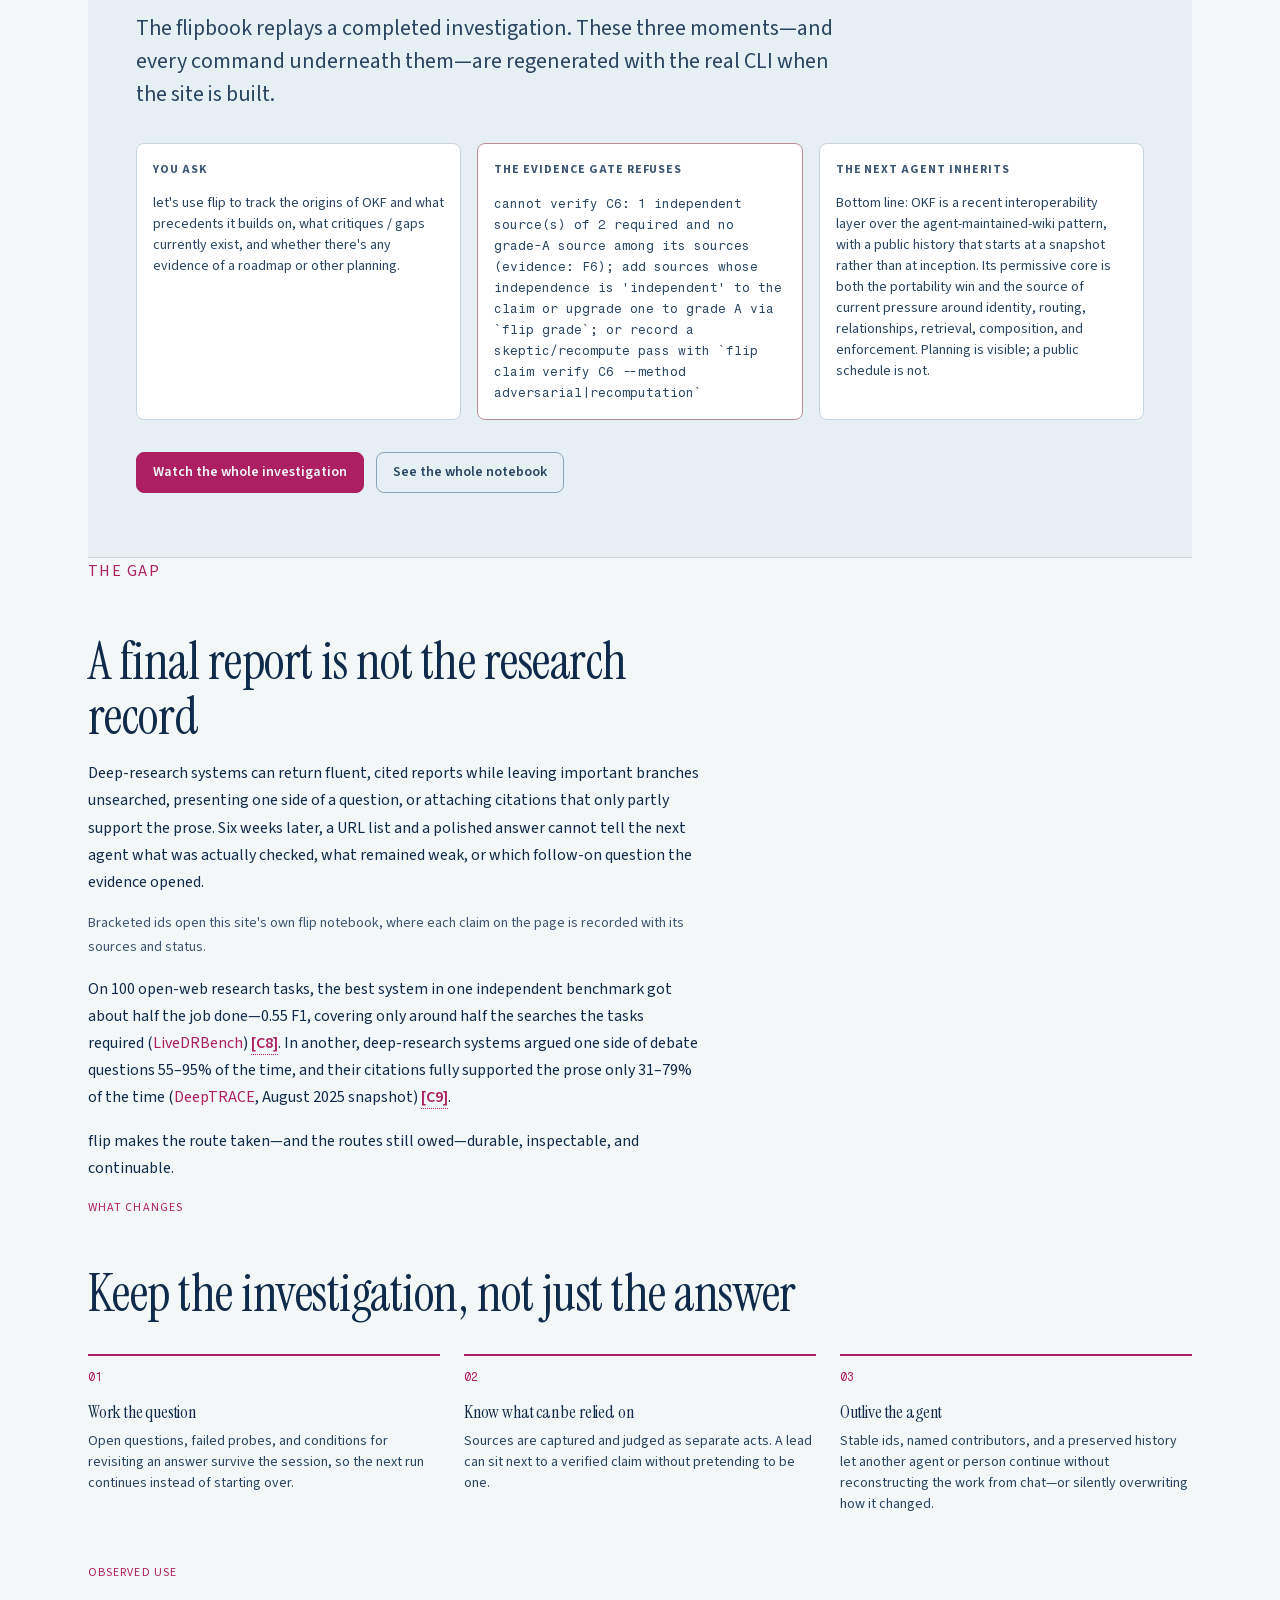
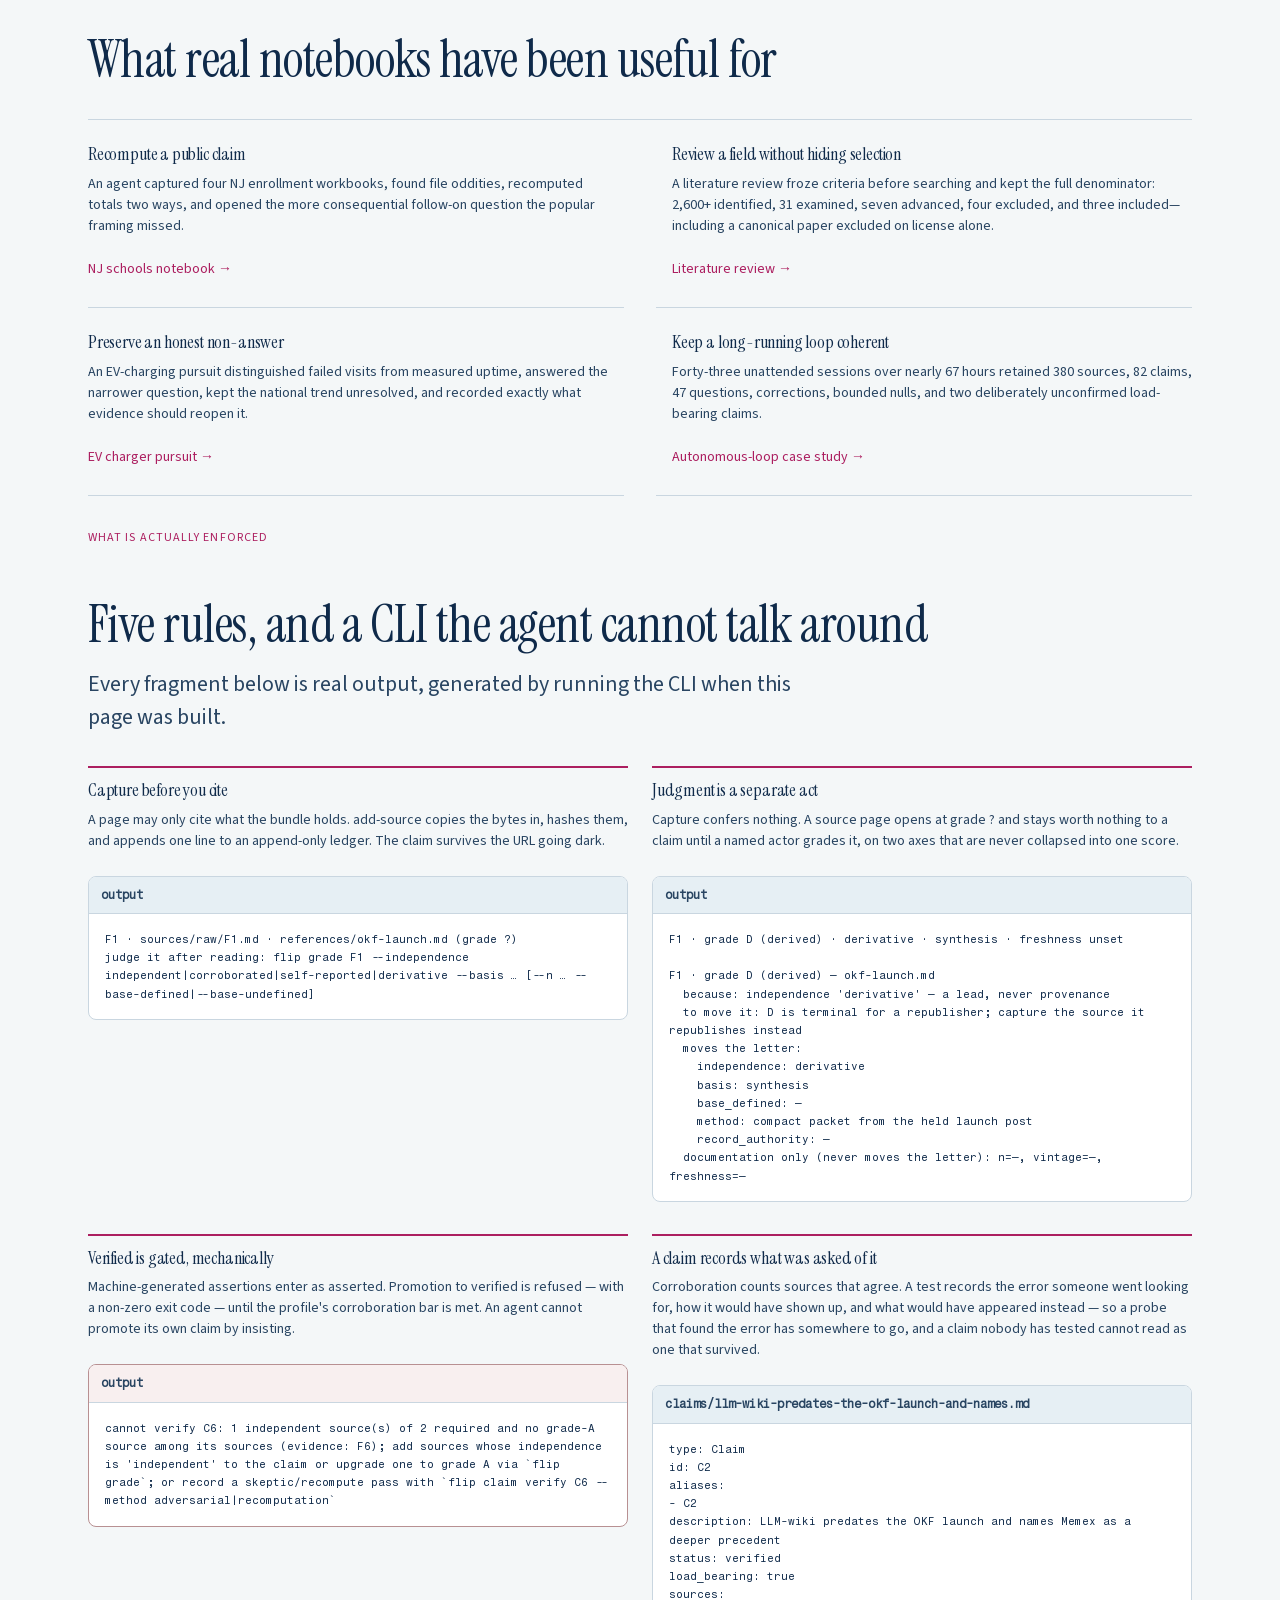
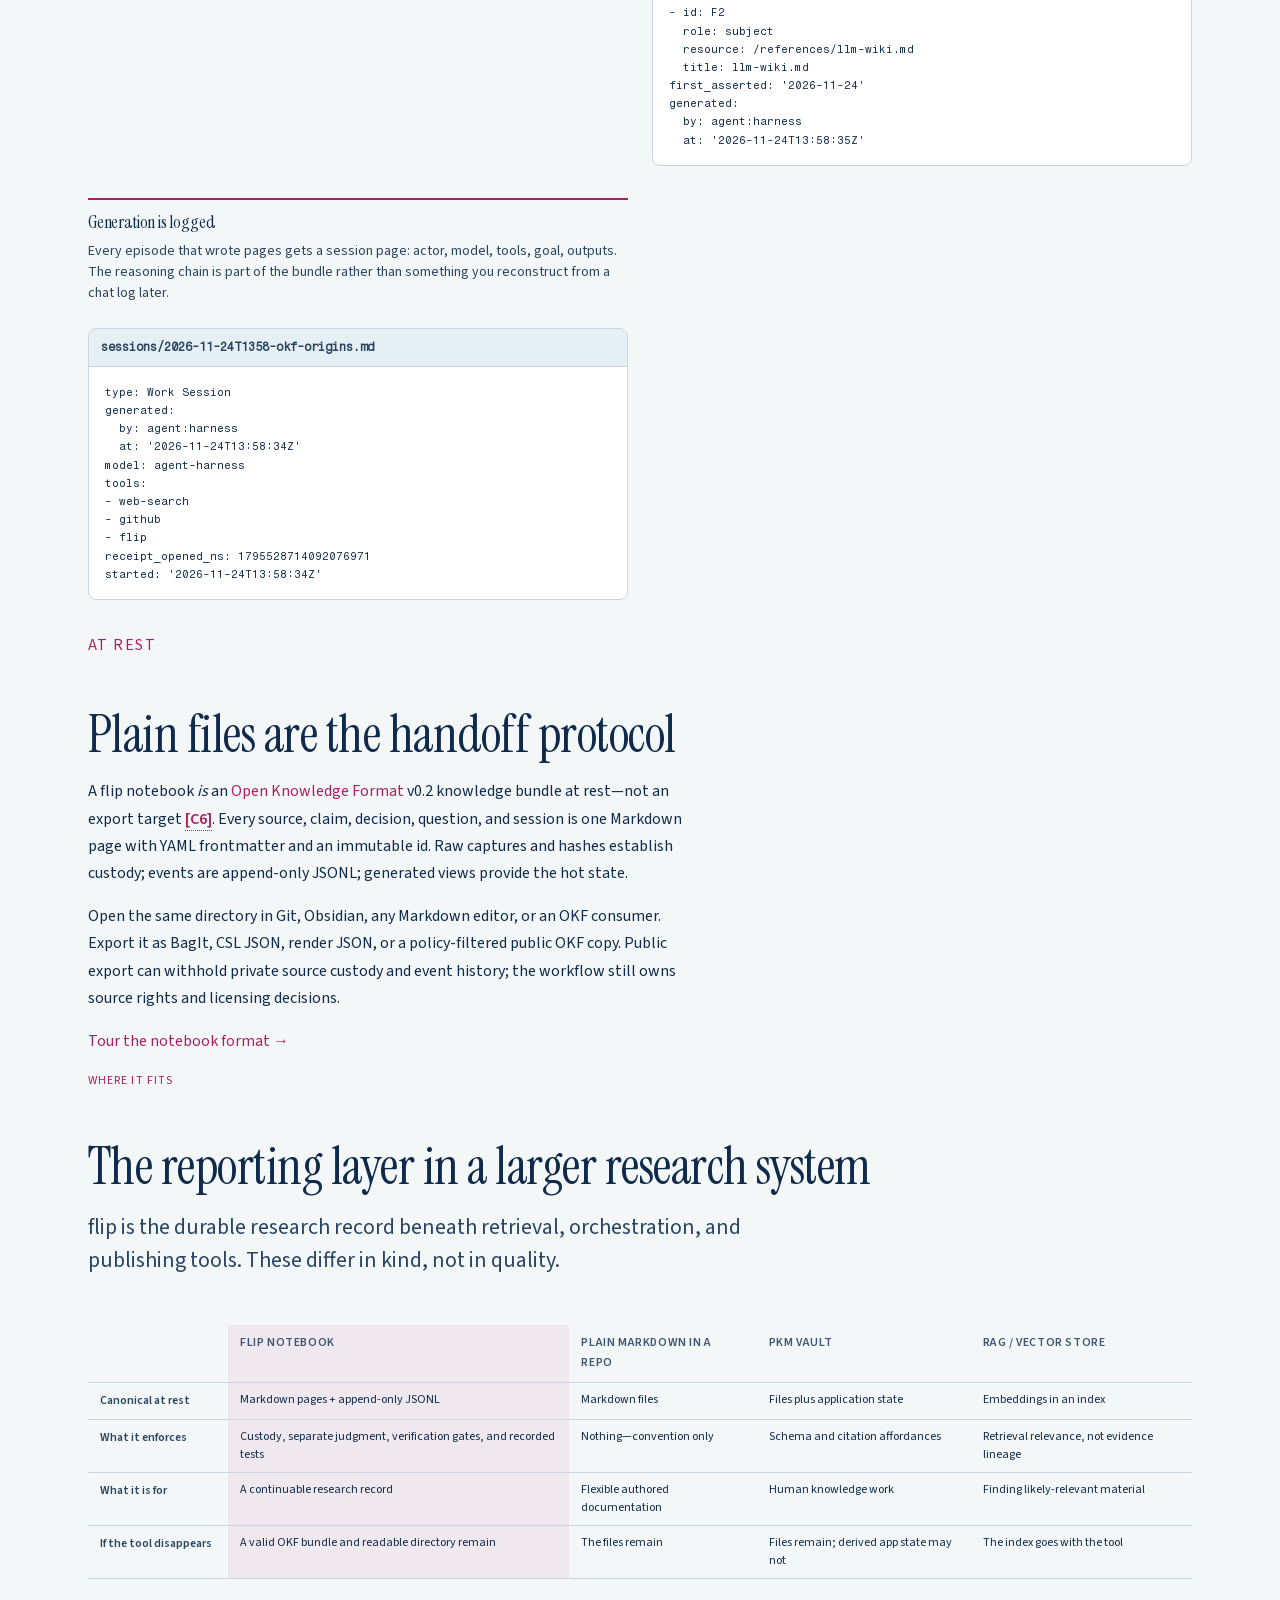
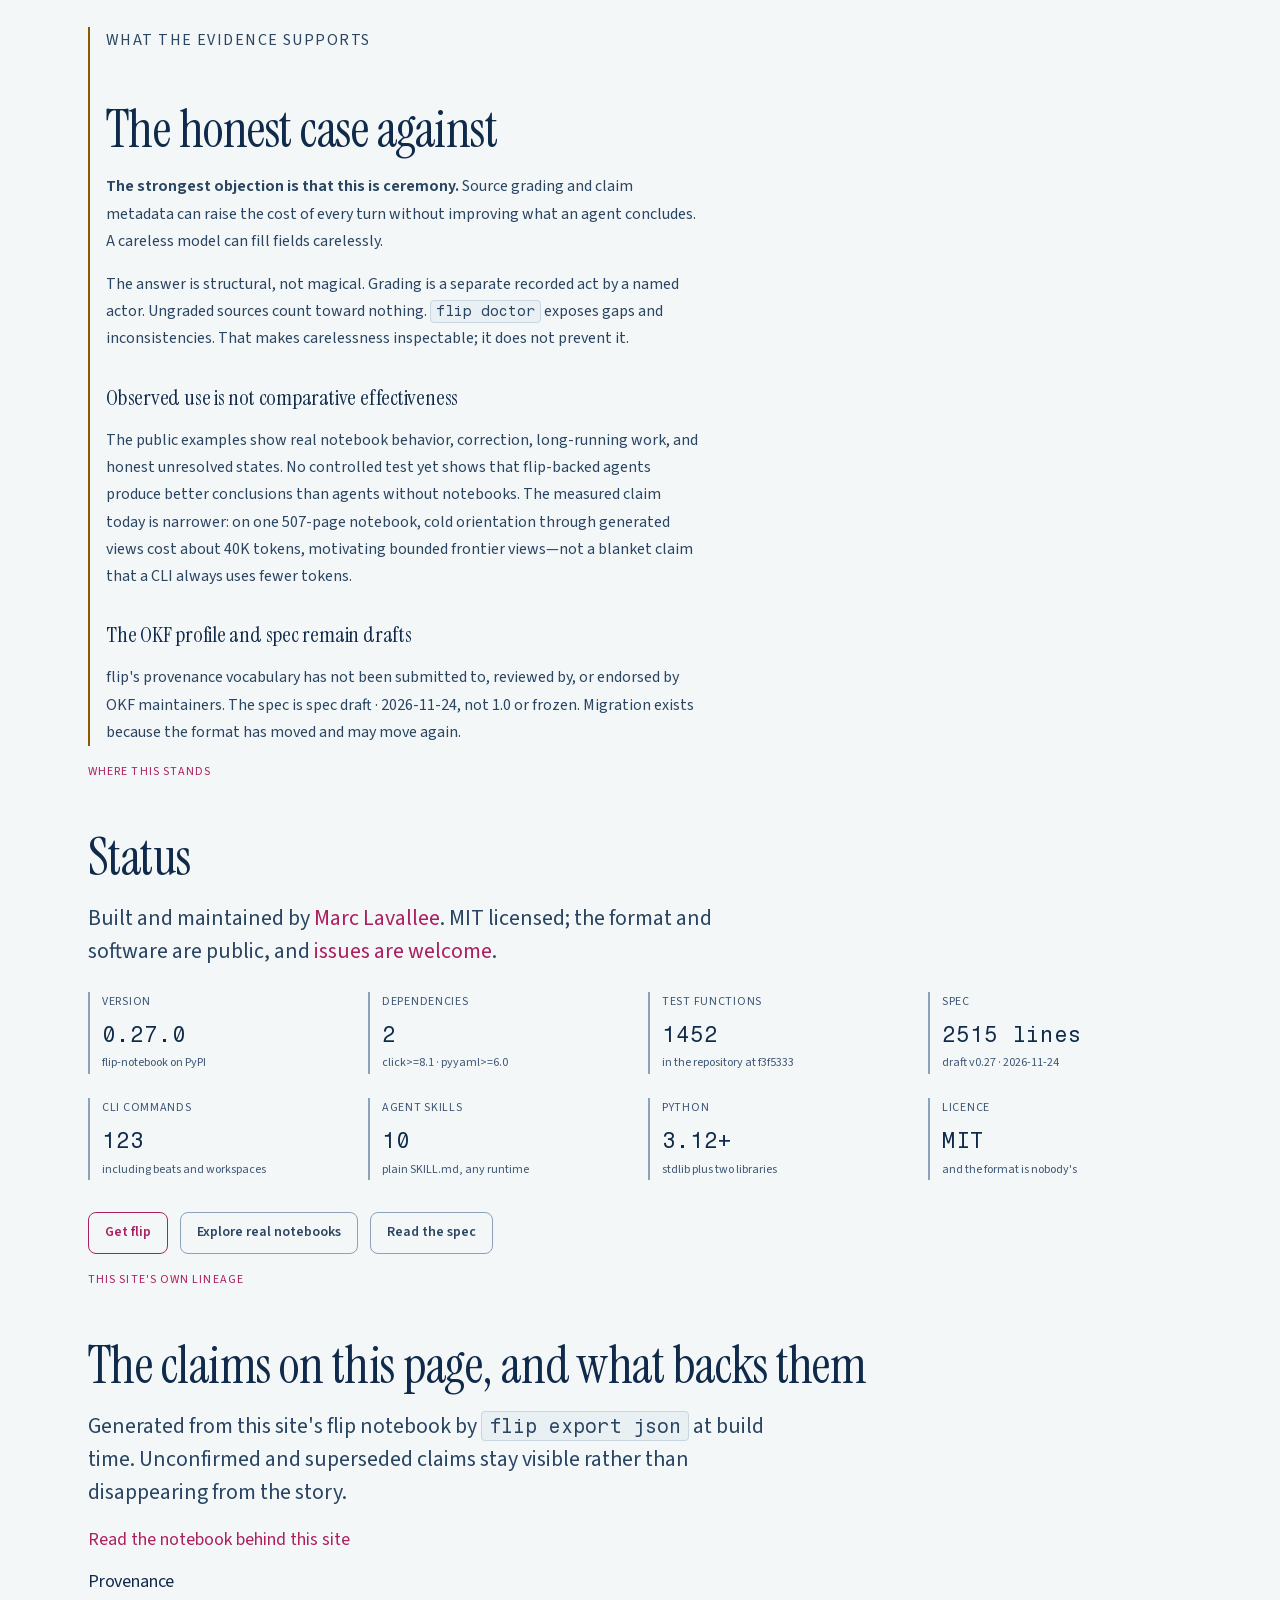
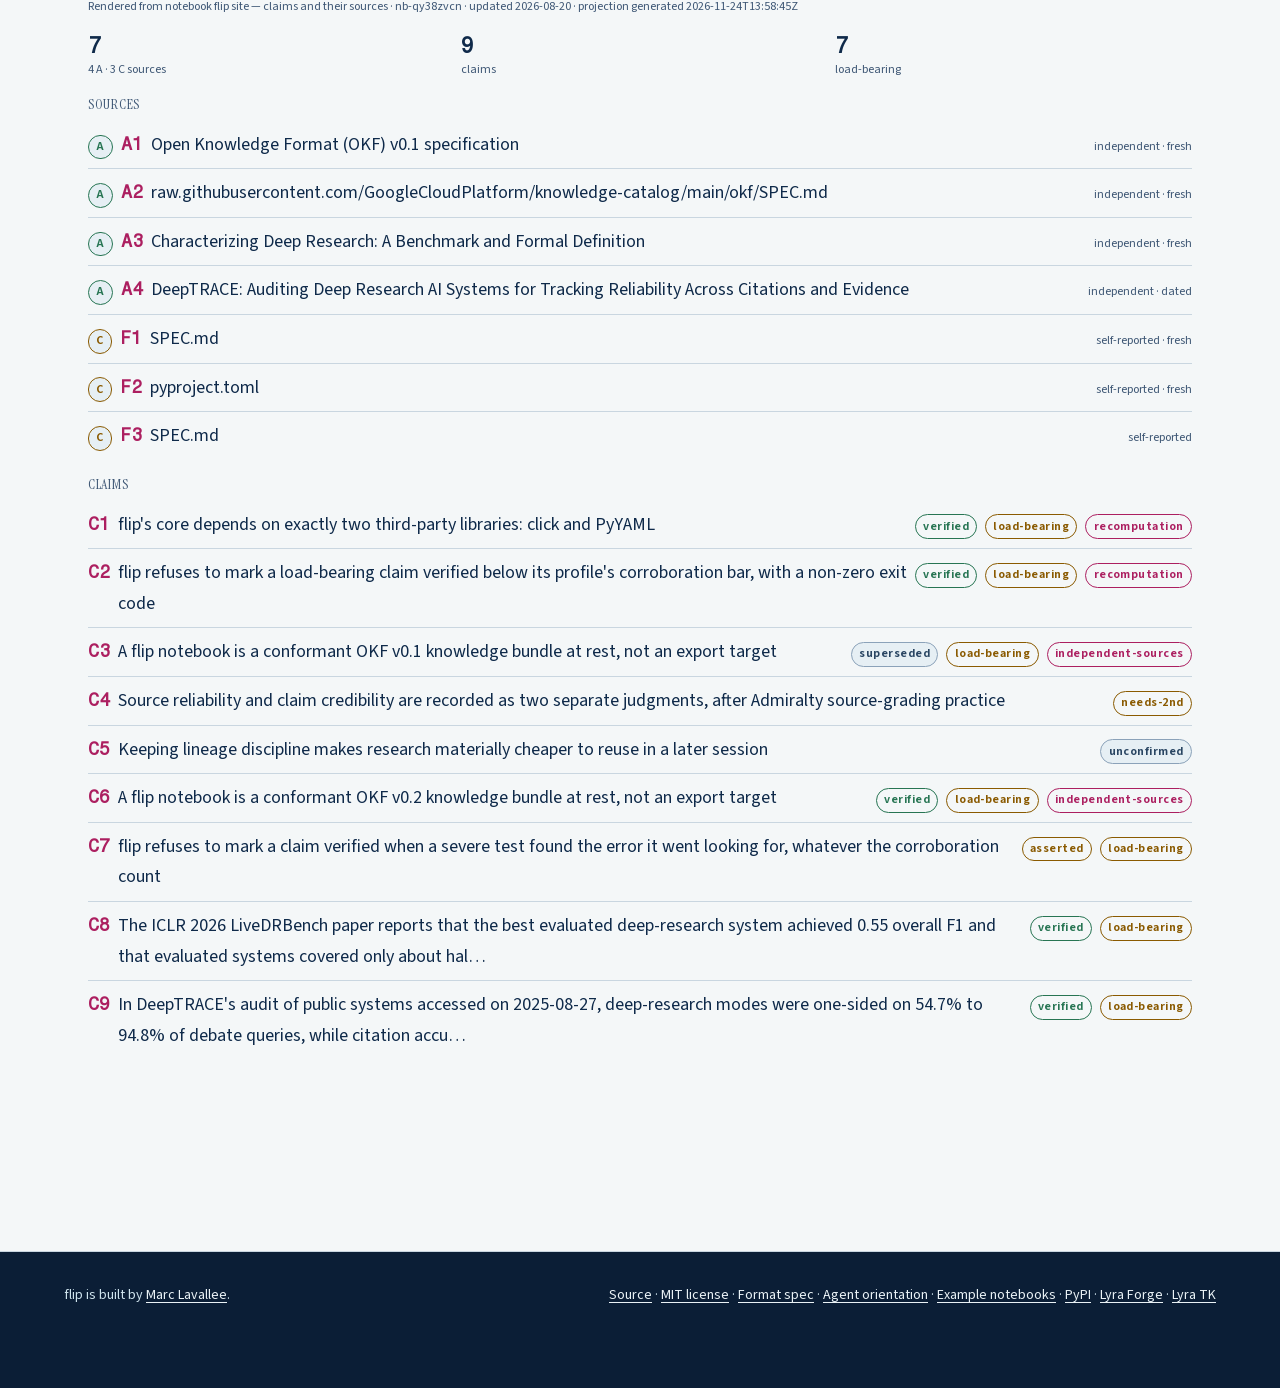
==== commit ccbc7e35: "Give Flip the Lyra Admiralty visual system across its Pages site" ====
--- a/website/site/index.html
+++ b/website/site/index.html
@@ -41,16 +41,21 @@
     </p>
   </div>
   <div class="hero__comparison" aria-label="Claim C6 in the Open Knowledge Format investigation">
-    <article class="hero__state hero__state--without">
-      <p class="hero__state-label">C6 · First verification attempt</p>
-      <h2>One proposal suggests a pattern.</h2>
-      <p>The agent tried to verify a claim about the topics people were proposing for the Open Knowledge Format. The notebook held one independent proposal. Flip required two independent sources or a grade-A source.</p>
-    </article>
-    <article class="hero__state hero__state--with">
-      <p class="hero__state-label">C6 · Finished notebook</p>
-      <h2>Six sources support the claim.</h2>
-      <p>The agent checked more proposals. The finished claim traces five recurring topics to six sources. The replay preserves the earlier refusal, so you can inspect both decisions.</p>
-    </article>
+    <div class="folio-mast"><span>Open Knowledge Format</span><span>Claim C6</span></div>
+    <h2>What are people proposing?</h2>
+    <div class="folio-entry"><p class="folio-label">First verification attempt</p>
+      <p>One proposal suggested a pattern. Flip refused verification with only one independent source.</p></div>
+    <div class="folio-entry"><p class="folio-label">Verified in the finished notebook</p>
+      <p>Six proposals document five recurring topics: identity, routing, relationships, retrieval and composition.</p>
+      <div class="folio-sources" aria-label="Sources supporting claim C6">
+        <a href="notebook.html#sec-sources" data-source-id="F6" aria-label="Inspect source F6">F6</a>
+        <a href="notebook.html#sec-sources" data-source-id="F7" aria-label="Inspect source F7">F7</a>
+        <a href="notebook.html#sec-sources" data-source-id="F8" aria-label="Inspect source F8">F8</a>
+        <a href="notebook.html#sec-sources" data-source-id="F9" aria-label="Inspect source F9">F9</a>
+        <a href="notebook.html#sec-sources" data-source-id="F10" aria-label="Inspect source F10">F10</a>
+        <a href="notebook.html#sec-sources" data-source-id="F11" aria-label="Inspect source F11">F11</a>
+      </div>
+    </div>
   </div>
 </header>
 
--- a/website/site/site.css
+++ b/website/site/site.css
@@ -1396,3 +1396,76 @@
   .hero__state + .hero__state { border-left:0; }
 }
 .fb__exchange:target, .nb tr:target { outline:2px solid var(--accent); outline-offset:-2px; }
+
+/* Lyra Admiralty. The case file carries Flip's source IDs and status text. */
+@font-face { font-family: 'Instrument Serif'; src: url('fonts/instrument-serif-normal.woff2') format('woff2'); font-display: swap; }
+@font-face { font-family: 'Source Sans 3'; src: url('fonts/source-sans-3-normal.woff2') format('woff2'); font-weight: 200 900; font-display: swap; }
+@font-face { font-family: 'Fragment Mono'; src: url('fonts/fragment-mono-normal.woff2') format('woff2'); font-display: swap; }
+
+:root {
+  --bg: #f4f7f8; --surface: #fff; --surface-2: #e6eff4;
+  --border: #c9d6e0; --border-strong: #8ba2b9;
+  --text: #0f2a4a; --text-2: #294562; --muted: #3d5674;
+  --accent: #ac1f60; --accent-strong: #90184e;
+  --code-bg: #e9f0f4; --selection: #f2c5da;
+  --font-ui: 'Source Sans 3', Arial, sans-serif; --font-prose: var(--font-ui);
+  --font-display: 'Instrument Serif', Georgia, serif;
+  --font-numeric: 'Fragment Mono', monospace;
+}
+:root[data-theme="dark"] {
+  --bg: #0b1e36; --surface: #102d4c; --surface-2: #173957;
+  --border: #37536d; --border-strong: #68829e; --text: #f4f7f8;
+  --text-2: #d1e2ed; --muted: #a9bdd4; --accent: #f480b4;
+  --accent-strong: #ffadd2; --code-bg: #0b233b; --selection: #6d3254;
+}
+h1,h2,h3,h4 { font-weight: 400; }
+.site-nav,.site-foot { background: #0b1e36; color: #cfe4ee; }
+.site-nav { min-height: 56px; padding-inline: max(1rem, calc((100vw - 69rem) / 2)); }
+.site-nav .brand { font: 2rem/1 var(--font-display); color: #fff; }
+.site-nav a,.site-nav .nav-toggle,.site-foot a { color: #eaf2f6; }
+.site-nav a[aria-current="page"],.site-nav .brand[aria-current="page"] { color: #ff96c6; }
+.site-nav a:hover { background: #25435f; color: white; }
+.site-foot a { text-decoration: underline; text-underline-offset: 3px; }
+.site-foot p { color: #cfe4ee; }
+:focus-visible { outline: 3px solid #c2266f; outline-offset: 3px; }
+.site-nav :focus-visible,.site-foot :focus-visible,.hero__intro :focus-visible { outline-color: #ff96c6; }
+
+.hero {
+  max-width: none; padding: clamp(2.75rem, 6vw, 6rem) max(1.25rem, calc((100vw - 69rem) / 2));
+  background-color: #102f50;
+  background-image: radial-gradient(circle, #37516c 1px, transparent 1.2px);
+  background-size: 20px 20px;
+}
+.hero h1 { color: #f4f7f8; font: 400 clamp(3.2rem, 5.5vw, 5.25rem)/.98 var(--font-display); max-width: 12ch; }
+.hero__dek { color: #d7e7f1; line-height: 1.5; max-width: 41ch; }
+.hero__kicker { color: #cfe4ee; }
+.hero__kicker .badge { background: #cfe4ee; color: #0f2a4a; }
+.hero__intro .btn--solid { background: #f480b4; color: #0b1e36; border-color: transparent; }
+.hero__intro .btn--quiet { color: #f4f7f8; border-color: #8099b0; }
+.hero__intro .btn:hover { background: #f4e7ef; color: #0b1e36; }
+.hero__comparison {
+  position: relative; display: block; overflow: visible; color: #0f2a4a;
+  padding: clamp(1.3rem, 3vw, 2.8rem); background: #f4f7f8;
+  border: 0; border-radius: 0 5px 5px 0; border-left: 6px solid #c2266f;
+  box-shadow: 5px 5px 0 #a9bdd4, 10px 10px 0 #3d5674;
+}
+.folio-mast,.folio-label,.folio-sources { font-family: var(--font-numeric); }
+.folio-mast { display: flex; justify-content: space-between; flex-wrap: wrap; gap: .5rem;
+  padding-bottom: .7rem; border-bottom: 2px solid #0f2a4a; font-size: .79rem; }
+.hero__comparison h2 { color: #0f2a4a; margin: 1.1rem 0; font: 400 clamp(2rem,3.7vw,3.4rem)/1.03 var(--font-display); }
+.folio-entry { padding: .9rem 0; border-top: 1px solid #b9cad7; }
+.folio-entry p { line-height: 1.42; margin-bottom: .25rem; }
+.folio-entry .folio-label { font-size: .78rem; color: #9b1d58; margin-bottom: .4rem; }
+.folio-sources { display: flex; gap: .4rem; flex-wrap: wrap; margin-top: .85rem; }
+.folio-sources a { color: #0f2a4a; background: #d9e8f0; padding: .25rem .55rem;
+  border-bottom: 2px solid #849eb4; font-size: .85rem; }
+.folio-sources a:hover { background: #f3c9df; }
+@media(min-width:850px) { .hero { grid-template-columns: minmax(0,.9fr) minmax(0,1.1fr); } }
+.page > header:first-child,.fb__lede,.nb__lede {
+  border-top: 3px solid var(--accent); border-bottom: 1px solid var(--border);
+  padding-block: clamp(1.5rem,4vw,3rem); margin-bottom: 2rem;
+}
+.page > header h1,.fb__lede h1,.nb__lede h1,.page--narrow > h1 { font: 400 clamp(3rem,6vw,5rem)/1.02 var(--font-display); }
+.page > section > h2 { font-size: clamp(2.3rem,4vw,3.4rem); line-height: 1.08; }
+.section-kicker { color: var(--accent); }
+.home-proof { background: var(--surface-2); padding: clamp(1.25rem,4vw,3rem); }
